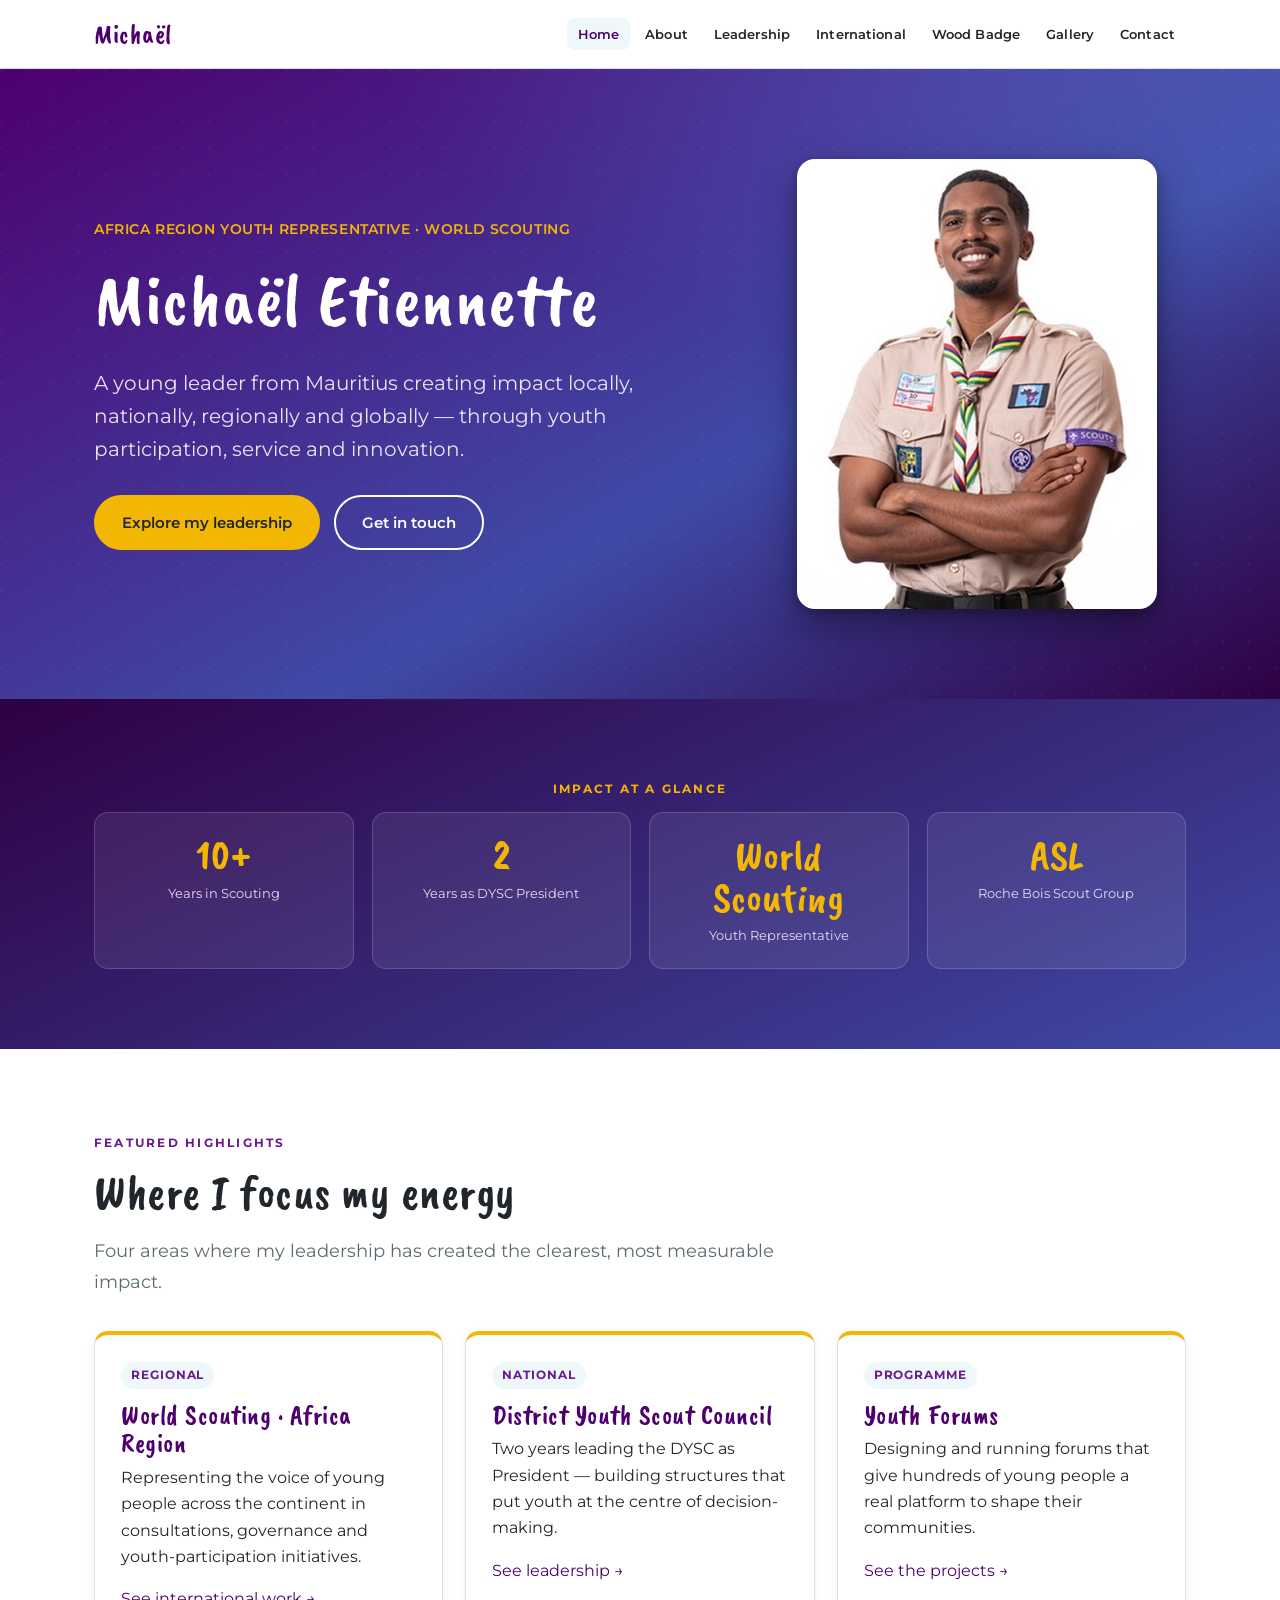
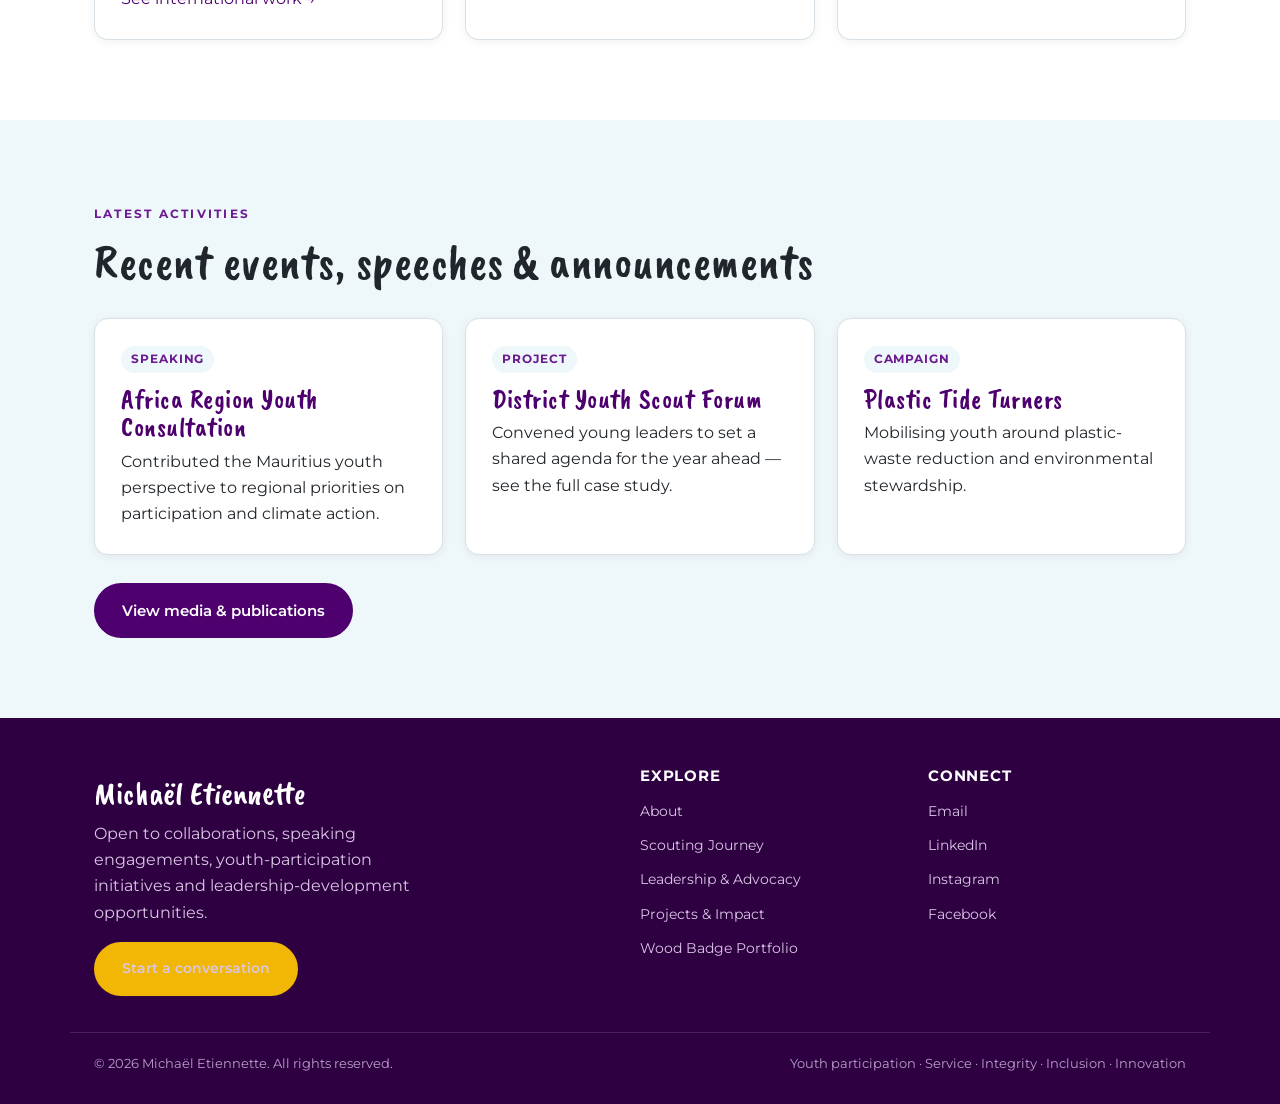
==== index.html @ efb61b7e "First push on new repos" ====
<!DOCTYPE html>
<html lang="en">
<head>
  <meta charset="UTF-8">
  <meta name="viewport" content="width=device-width, initial-scale=1.0">
  <title>Michaël Etiennette — Youth Leadership &amp; Scouting Portfolio</title>
  <meta name="description" content="A young leader from Mauritius creating impact through youth participation, service and innovation — locally, nationally, regionally and globally.">
  <link rel="preconnect" href="https://fonts.googleapis.com">
  <link rel="preconnect" href="https://fonts.gstatic.com" crossorigin>
  <link href="https://fonts.googleapis.com/css2?family=Caveat+Brush&family=Montserrat:wght@400;500;600;700;800&display=swap" rel="stylesheet">
  <link rel="stylesheet" href="css/style.css">
</head>
<body>

  <!-- ===== Header ===== -->
  <header class="site-header">
    <div class="wrap nav">
      <a class="brand" href="index.html">Michaël</a>
      <button class="nav-toggle" aria-label="Menu" aria-expanded="false">☰</button>
      <ul class="nav-links">
        <li><a href="index.html">Home</a></li>
        <li><a href="about.html">About</a></li>
        <li><a href="leadership.html">Leadership</a></li>
        <li><a href="international.html">International</a></li>
        <li><a href="wood-badge.html">Wood Badge</a></li>
        <li><a href="gallery.html">Gallery</a></li>
        <li><a href="contact.html">Contact</a></li>
      </ul>
    </div>
  </header>

 <section class="hero">
  <div class="wrap hero-grid">

    <div class="hero-text">
      <p class="role reveal">Africa Region Youth Representative · World Scouting</p>
      <h1 class="reveal">Michaël Etiennette</h1>
      <p class="mission reveal">A young leader from Mauritius creating impact locally, nationally,
        regionally and globally — through youth participation, service and innovation.</p>
      <div class="btn-row reveal">
        <a class="btn btn-gold btn--gold" href="leadership.html">Explore my leadership</a>
        <a class="btn btn--ghost" href="contact.html" style="border-color:#fff;color:#fff;">Get in touch</a>
      </div>
    </div>

    <div class="hero-photo reveal" id="heroPhoto">
      <div class="hero-photo__inner">
        <img src="photos/about/michael.jpeg" alt="Michaël Etiennette" />
        <div class="hero-photo__shine"></div>
      </div>
    </div>

  </div>
</section>

  <!-- ===== Impact Dashboard ===== -->
  <section class="section section--ink">
    <div class="wrap">
      <p class="eyebrow center" style="display:block;">Impact at a glance</p>
      <div class="stat-grid reveal">
        <div class="stat"><div class="num">10+</div><div class="label">Years in Scouting</div></div>
        <div class="stat"><div class="num">2</div><div class="label">Years as DYSC President</div></div>
        <div class="stat"><div class="num">World Scouting</div><div class="label">Youth Representative</div></div>
        <div class="stat"><div class="num">ASL</div><div class="label">Roche Bois Scout Group</div></div>
        
      </div>
    </div>
  </section>

  <!-- ===== Featured Highlights ===== -->
  <section class="section">
    <div class="wrap">
      <p class="eyebrow">Featured highlights</p>
      <h2>Where I focus my energy</h2>
      <p class="lead">Four areas where my leadership has created the clearest, most measurable impact.</p>
      <div class="grid grid-2 reveal" style="margin-top:34px;">
        <div class="card feature">
          <span class="tag">Regional</span>
          <h3>World Scouting · Africa Region</h3>
          <p>Representing the voice of young people across the continent in consultations,
             governance and youth-participation initiatives.</p>
          <a href="international.html">See international work →</a>
        </div>
        <div class="card feature">
          <span class="tag">National</span>
          <h3>District Youth Scout Council</h3>
          <p>Two years leading the DYSC as President — building structures that put youth
             at the centre of decision-making.</p>
          <a href="leadership.html">See leadership →</a>
        </div>
        <div class="card feature">
          <span class="tag">Programme</span>
          <h3>Youth Forums</h3>
          <p>Designing and running forums that give hundreds of young people a real platform
             to shape their communities.</p>
          <a href="projects.html">See the projects →</a>
        </div>
        
      </div>
    </div>
  </section>

  <!-- ===== Latest Activities ===== -->
  <section class="section section--mist">
    <div class="wrap">
      <p class="eyebrow">Latest activities</p>
      <h2>Recent events, speeches &amp; announcements</h2>
      <div class="grid grid-3 reveal" style="margin-top:30px;">
        <article class="card">
          <span class="tag">Speaking</span>
          <h3>Africa Region Youth Consultation</h3>
          <p>Contributed the Mauritius youth perspective to regional priorities on participation
             and climate action.</p>
        </article>
        <article class="card">
          <span class="tag">Project</span>
          <h3>District Youth Scout Forum</h3>
          <p>Convened young leaders to set a shared agenda for the year ahead — see the full case study.</p>
        </article>
        <article class="card">
          <span class="tag">Campaign</span>
          <h3>Plastic Tide Turners</h3>
          <p>Mobilising youth around plastic-waste reduction and environmental stewardship.</p>
        </article>
      </div>
      <div class="btn-row reveal" style="margin-top:28px;">
        <a class="btn" href="media.html">View media &amp; publications</a>
      </div>
    </div>
  </section>

  <!-- ===== Footer (shared) ===== -->
  <footer class="site-footer">
    <div class="wrap footer-grid">
      <div>
        <div class="footer-brand">Michaël Etiennette</div>
        <p style="max-width:340px;">Open to collaborations, speaking engagements, youth-participation
           initiatives and leadership-development opportunities.</p>
        <a class="btn btn--gold" href="contact.html">Start a conversation</a>
      </div>
      <div>
        <h4>Explore</h4>
        <ul class="footer-links">
          <li><a href="about.html">About</a></li>
          <li><a href="scouting-journey.html">Scouting Journey</a></li>
          <li><a href="leadership.html">Leadership &amp; Advocacy</a></li>
          <li><a href="projects.html">Projects &amp; Impact</a></li>
          <li><a href="wood-badge.html">Wood Badge Portfolio</a></li>
        </ul>
      </div>
      <div>
        <h4>Connect</h4>
        <ul class="footer-links">
          <li><a href="contact.html">Email</a></li>
          <li><a href="contact.html">LinkedIn</a></li>
          <li><a href="contact.html">Instagram</a></li>
          <li><a href="contact.html">Facebook</a></li>
        </ul>
      </div>
    </div>
    <div class="wrap footer-bottom">
      <span>© <span id="year">2026</span> Michaël Etiennette. All rights reserved.</span>
      <span>Youth participation · Service · Integrity · Inclusion · Innovation</span>
    </div>
  </footer>

  <script src="js/main.js"></script>
</body>
</html>
---- css/style.css ----
/* ==========================================================================
   Michaël Etiennette — Portfolio
   Design brief: Modern NGO / International Organisation
   Scout Purple #4d006e · Caveat Brush (headings) · Montserrat (body)
   ========================================================================== */

/* ---- Design tokens (Rebrand: Scout Purple x cool palette) ---- */
:root {
  /* Brand anchors */
  --purple:        #4d006e;       /* Scout Purple — primary brand */
  --purple-deep:   #2e0042;       /* deepest purple — dark sections */
  --purple-soft:   #6b1a8f;       /* lifted purple */

  /* Bridge + cool palette (from new brand swatch) */
  --indigo:        #5c6ad6;       /* periwinkle indigo — bridges purple to blue */
  --indigo-deep:   #3f4aa6;       /* darker indigo for gradients/hover */
  --sky:           #75b0ff;       /* sky blue — bright cool accent */
  --sky-deep:      #4f93f5;       /* deeper sky for hover */
  --ice:           #e5f6f9;       /* pale ice blue — soft section wash */
  --sage:          #94a3a8;       /* sage grey — muted/secondary */
  --slate:         #505659;       /* slate charcoal — ink */

  /* Warm accent retained for energy/contrast */
  --gold:          #f2b705;       /* warm accent — service / energy */

  /* Functional */
  --ink:           #20262b;       /* slate-tinted near-black text */
  --paper:         #ffffff;
  --mist:          #eef7fa;       /* ice-blue wash for alt sections (from palette) */
  --line:          #d8e2e6;       /* sage-tinted hairline */
  --muted:         #5d6b71;       /* sage-slate muted text */

  --maxw:          1140px;
  --radius:        14px;
  --shadow-sm:     0 2px 10px rgba(45, 0, 66, 0.06);
  --shadow-md:     0 14px 40px rgba(45, 0, 66, 0.12);

  --font-head:     'Caveat Brush', cursive;
  --font-body:     'Montserrat', system-ui, sans-serif;
}

/* ---- Reset ---- */
*, *::before, *::after { box-sizing: border-box; }
html { scroll-behavior: smooth; }
body {
  margin: 0;
  font-family: var(--font-body);
  color: var(--ink);
  background: var(--paper);
  line-height: 1.65;
  font-size: 16px;
  -webkit-font-smoothing: antialiased;
}
img { max-width: 100%; display: block; }
a { color: var(--purple); text-decoration: none; }
a:hover { text-decoration: underline; }

/* ---- Layout helpers ---- */
.wrap { width: 100%; max-width: var(--maxw); margin: 0 auto; padding: 0 24px; }
.section { padding: 80px 0; }
.section--mist { background: var(--mist); }
.section--ink { background: linear-gradient(155deg, var(--purple-deep) 0%, var(--indigo-deep) 100%); color: #eaf1fb; }
.center { text-align: center; }
.lead { font-size: 1.15rem; color: var(--muted); max-width: 720px; }
.center .lead { margin-left: auto; margin-right: auto; }

/* ---- Typography ---- */
h1, h2, h3, h4 { font-family: var(--font-head); font-weight: 400; line-height: 1.05; margin: 0 0 .4em; letter-spacing: .5px; }
h1 { font-size: clamp(2.8rem, 6vw, 4.6rem); }
h2 { font-size: clamp(2.1rem, 4vw, 3rem); }
h3 { font-size: 1.7rem; }
h4 { font-size: 1.3rem; }
p  { margin: 0 0 1rem; }

.eyebrow {
  font-family: var(--font-body);
  font-weight: 700;
  font-size: .78rem;
  letter-spacing: .18em;
  text-transform: uppercase;
  color: var(--purple-soft);
  margin: 0 0 .8rem;
  display: inline-block;
}
.section--ink .eyebrow { color: var(--gold); }

/* ---- Buttons ---- */
.btn {
  display: inline-block;
  font-family: var(--font-body);
  font-weight: 600;
  font-size: .95rem;
  padding: 13px 26px;
  border-radius: 100px;
  border: 2px solid var(--purple);
  background: var(--purple);
  color: #fff;
  cursor: pointer;
  transition: transform .15s ease, box-shadow .15s ease, background .15s ease;
}
.btn:hover { background: var(--purple-deep); border-color: var(--purple-deep); text-decoration: none; transform: translateY(-2px); box-shadow: var(--shadow-md); }
.btn--ghost { background: transparent; color: var(--purple); }
.btn--ghost:hover { background: var(--purple); color: #fff; }
.btn--gold { background: var(--gold); border-color: var(--gold); color: var(--ink); }
.btn--gold:hover { background: #d89e00; border-color: #d89e00; color: var(--ink); }
.btn--indigo { background: var(--indigo); border-color: var(--indigo); color: #fff; }
.btn--indigo:hover { background: var(--indigo-deep); border-color: var(--indigo-deep); color: #fff; }
.btn--sky { background: var(--sky); border-color: var(--sky); color: var(--purple-deep); }
.btn--sky:hover { background: var(--sky-deep); border-color: var(--sky-deep); color: #fff; }
.btn-row { display: flex; gap: 14px; flex-wrap: wrap; }
.center .btn-row { justify-content: center; }

/* ==========================================================================
   Header / Navigation
   ========================================================================== */
.site-header {
  position: sticky; top: 0; z-index: 100;
  background: rgba(255,255,255,.92);
  backdrop-filter: blur(10px);
  border-bottom: 1px solid var(--line);
}
.nav { display: flex; align-items: center; justify-content: space-between; height: 68px; }
.brand { font-family: var(--font-head); font-size: 1.7rem; color: var(--purple); letter-spacing: .5px; }
.brand:hover { text-decoration: none; }
.brand span { color: var(--gold); }

.nav-links { display: flex; gap: 4px; align-items: center; list-style: none; margin: 0; padding: 0; flex-wrap: wrap; }
.nav-links a {
  font-size: .82rem; font-weight: 600; color: var(--ink);
  padding: 8px 11px; border-radius: 8px; letter-spacing: .01em;
}
.nav-links a:hover { background: var(--mist); color: var(--purple); text-decoration: none; }
.nav-links a.active { color: var(--purple); background: var(--mist); }

.nav-toggle {
  display: none; background: none; border: 0; cursor: pointer;
  font-size: 1.6rem; color: var(--purple); line-height: 1;
}

@media (max-width: 940px) {
  .nav-toggle { display: block; }
  .nav-links {
    position: absolute; top: 68px; left: 0; right: 0;
    background: #fff; flex-direction: column; gap: 0;
    border-bottom: 1px solid var(--line); box-shadow: var(--shadow-sm);
    max-height: 0; overflow: hidden; transition: max-height .3s ease;
  }
  .nav-links.open { max-height: 80vh; overflow-y: auto; padding: 8px 0; }
  .nav-links li { width: 100%; }
  .nav-links a { display: block; padding: 12px 24px; border-radius: 0; }
}

/* ==========================================================================
   Hero
   ========================================================================== */
.hero {
  position: relative;
  background:
    radial-gradient(1200px 600px at 85% -10%, rgba(117,176,255,.22), transparent 60%),
    linear-gradient(150deg, var(--purple) 0%, var(--indigo-deep) 60%, var(--purple-deep) 100%);
  color: #fff;
  overflow: hidden;
}
.hero::after {
  content: ""; position: absolute; inset: 0;
  background-image:
    radial-gradient(circle at 1px 1px, rgba(255,255,255,.08) 1px, transparent 0);
  background-size: 26px 26px; opacity: .6; pointer-events: none;
}
.hero .wrap { position: relative; z-index: 1; padding-top: 90px; padding-bottom: 90px; }
.hero h1 { color: #fff; }
.hero .role { font-weight: 600; letter-spacing: .04em; color: var(--gold); text-transform: uppercase; font-size: .9rem; margin-bottom: 1.2rem; }
.hero .mission { font-size: 1.25rem; max-width: 640px; color: #efe1f5; margin-bottom: 1.8rem; }

/* ==========================================================================
   Page banner (interior pages)
   ========================================================================== */
.banner {
  background:
    radial-gradient(900px 400px at 90% -30%, rgba(117,176,255,.24), transparent 60%),
    linear-gradient(150deg, var(--purple) 0%, var(--indigo-deep) 65%, var(--purple-deep) 100%);
  color: #fff; padding: 60px 0;
}
.banner h1 { color: #fff; margin-bottom: .2em; }
.banner p { color: #e9d9f1; max-width: 700px; margin: 0; }
.breadcrumb { font-size: .8rem; color: #c9a8db; margin-bottom: 1rem; letter-spacing: .03em; }
.breadcrumb a { color: #e9d9f1; }

/* ==========================================================================
   Impact dashboard / stat cards
   ========================================================================== */
.stat-grid { display: grid; grid-template-columns: repeat(auto-fit, minmax(170px, 1fr)); gap: 18px; }
.stat {
  background: rgba(255,255,255,.08);
  border: 1px solid rgba(255,255,255,.16);
  border-radius: var(--radius); padding: 22px 20px; text-align: center;
}
.stat .num { font-family: var(--font-head); font-size: 2.6rem; line-height: 1; color: var(--gold); }
.stat .label { font-size: .82rem; color: #e9d9f1; margin-top: 6px; }

/* stat variant on light backgrounds */
.stat--light { background: #fff; border: 1px solid var(--line); box-shadow: var(--shadow-sm); }
.stat--light .num { color: var(--purple); }
.stat--light .label { color: var(--muted); }

/* ==========================================================================
   Cards / grids
   ========================================================================== */
.grid { display: grid; gap: 22px; }
.grid-2 { grid-template-columns: repeat(auto-fit, minmax(300px, 1fr)); }
.grid-3 { grid-template-columns: repeat(auto-fit, minmax(260px, 1fr)); }

.card {
  background: #fff; border: 1px solid var(--line);
  border-radius: var(--radius); padding: 26px; box-shadow: var(--shadow-sm);
  transition: transform .18s ease, box-shadow .18s ease;
}
.card:hover { transform: translateY(-4px); box-shadow: var(--shadow-md); }
.card h3 { color: var(--purple); margin-bottom: .25em; }
.card .tag {
  display: inline-block; font-size: .72rem; font-weight: 700; letter-spacing: .08em;
  text-transform: uppercase; color: var(--purple-soft);
  background: var(--mist); padding: 4px 10px; border-radius: 100px; margin-bottom: 12px;
}
.card p:last-child { margin-bottom: 0; }

/* feature card with accent bar */
.feature { border-top: 4px solid var(--gold); }

/* ==========================================================================
   Value chips
   ========================================================================== */
.chips { display: flex; flex-wrap: wrap; gap: 12px; }
.chip {
  background: #fff; border: 1px solid var(--line); border-radius: 100px;
  padding: 10px 20px; font-weight: 600; font-size: .92rem; color: var(--purple);
  box-shadow: var(--shadow-sm);
}

/* ==========================================================================
   Timeline
   ========================================================================== */
.timeline { position: relative; margin-top: 30px; padding-left: 0; }
.timeline::before {
  content: ""; position: absolute; left: 18px; top: 8px; bottom: 8px;
  width: 3px; background: linear-gradient(var(--purple), var(--indigo) 50%, var(--sky));
  border-radius: 3px;
}
.tl-item { position: relative; padding: 0 0 34px 56px; }
.tl-item::before {
  content: ""; position: absolute; left: 9px; top: 4px;
  width: 21px; height: 21px; border-radius: 50%;
  background: #fff; border: 4px solid var(--purple);
}
.tl-item:hover::before { border-color: var(--sky); }
.tl-item .when { font-weight: 700; color: var(--purple-soft); font-size: .85rem; letter-spacing: .04em; text-transform: uppercase; }
.tl-item h3 { margin: 2px 0 .3em; color: var(--ink); }

/* ==========================================================================
   Phase / structured detail blocks (Scouting journey, projects, modules)
   ========================================================================== */
.detail-block {
  background: #fff; border: 1px solid var(--line); border-radius: var(--radius);
  box-shadow: var(--shadow-sm); margin-bottom: 22px; overflow: hidden;
}
.detail-block > summary {
  list-style: none; cursor: pointer; padding: 22px 26px;
  display: flex; align-items: center; justify-content: space-between; gap: 16px;
}
.detail-block > summary::-webkit-details-marker { display: none; }
.detail-block > summary h3 { margin: 0; color: var(--purple); }
.detail-block > summary .sub { font-size: .85rem; color: var(--muted); font-weight: 600; }
.detail-block > summary .chev { font-size: 1.4rem; color: var(--purple-soft); transition: transform .2s ease; }
.detail-block[open] > summary .chev { transform: rotate(45deg); }
.detail-body { padding: 0 26px 26px; border-top: 1px solid var(--line); }
.detail-body .field { margin-top: 16px; }
.detail-body .field-label {
  font-weight: 700; font-size: .78rem; letter-spacing: .08em; text-transform: uppercase;
  color: var(--purple-soft); margin-bottom: 3px;
}

/* sub-grid of labelled fields */
.field-grid { display: grid; gap: 16px; grid-template-columns: repeat(auto-fit, minmax(240px, 1fr)); margin-top: 16px; }

/* ==========================================================================
   Case study callout
   ========================================================================== */
.casestudy {
  background: linear-gradient(155deg, var(--purple-deep), var(--indigo-deep)); color: #eaf1fb; border-radius: var(--radius);
  padding: 38px; display: grid; gap: 22px;
  grid-template-columns: repeat(auto-fit, minmax(220px, 1fr));
}
.casestudy h3 { color: #fff; grid-column: 1 / -1; }
.casestudy .cs-field .field-label { color: var(--sky); }

/* ==========================================================================
   Cluster tabs (Wood Badge)
   ========================================================================== */
.tabs { display: flex; flex-wrap: wrap; gap: 8px; margin-bottom: 26px; }
.tab-btn {
  font-family: var(--font-body); font-weight: 600; font-size: .9rem;
  padding: 10px 18px; border-radius: 100px; cursor: pointer;
  border: 2px solid var(--line); background: #fff; color: var(--ink);
  transition: all .15s ease;
}
.tab-btn.active { background: var(--purple); color: #fff; border-color: var(--purple); }
.tab-btn:hover { border-color: var(--purple); }
.tab-panel { display: none; }
.tab-panel.active { display: block; }

/* ==========================================================================
   Gallery
   ========================================================================== */
.gallery-filters { display: flex; flex-wrap: wrap; gap: 8px; margin-bottom: 26px; }
.gallery { display: grid; grid-template-columns: repeat(auto-fill, minmax(240px, 1fr)); gap: 16px; }
.gphoto {
  position: relative; border-radius: var(--radius); overflow: hidden;
  aspect-ratio: 4 / 3; background: var(--mist); box-shadow: var(--shadow-sm);
}
.gphoto .ph {
  width: 100%; height: 100%;
  display: flex; align-items: center; justify-content: center;
  background: linear-gradient(150deg, var(--indigo), var(--purple-deep));
  color: rgba(255,255,255,.5); font-family: var(--font-head); font-size: 2rem;
}
.gphoto img { width: 100%; height: 100%; object-fit: cover; }
.gphoto .cap {
  position: absolute; left: 0; right: 0; bottom: 0;
  background: linear-gradient(transparent, rgba(46,0,66,.92));
  color: #fff; padding: 30px 16px 14px; font-size: .85rem; line-height: 1.4;
}

/* ==========================================================================
   Resources / media lists
   ========================================================================== */
.res-list { display: grid; gap: 14px; }
.res-item {
  display: flex; align-items: center; gap: 18px;
  background: #fff; border: 1px solid var(--line); border-radius: var(--radius);
  padding: 18px 22px; box-shadow: var(--shadow-sm);
}
.res-item .ic {
  flex: 0 0 46px; height: 46px; border-radius: 12px;
  background: var(--mist); color: var(--purple);
  display: flex; align-items: center; justify-content: center; font-size: 1.3rem;
}
.res-item .meta { flex: 1; }
.res-item .meta h4 { margin: 0 0 2px; font-family: var(--font-body); font-weight: 700; font-size: 1rem; }
.res-item .meta p { margin: 0; font-size: .85rem; color: var(--muted); }

/* ==========================================================================
   Contact
   ========================================================================== */
.contact-grid { display: grid; gap: 30px; grid-template-columns: 1fr 1fr; }
@media (max-width: 800px){ .contact-grid { grid-template-columns: 1fr; } }
.field-input {
  width: 100%; font-family: var(--font-body); font-size: .95rem;
  padding: 13px 15px; border: 1px solid var(--line); border-radius: 10px;
  background: #fff; color: var(--ink); margin-bottom: 14px;
}
.field-input:focus { outline: 2px solid var(--purple); border-color: var(--purple); }
textarea.field-input { resize: vertical; min-height: 130px; }
.social-row { display: flex; flex-direction: column; gap: 12px; }
.social-link {
  display: flex; align-items: center; gap: 14px; padding: 14px 18px;
  border: 1px solid var(--line); border-radius: var(--radius); background: #fff;
  font-weight: 600; box-shadow: var(--shadow-sm);
}
.social-link:hover { text-decoration: none; border-color: var(--purple); transform: translateX(4px); transition: all .15s ease; }
.form-note { font-size: .82rem; color: var(--muted); margin-top: 6px; }

/* ==========================================================================
   Footer
   ========================================================================== */
.site-footer { background: var(--purple-deep); color: #d9c6e4; padding: 50px 0 30px; }
.footer-grid { display: grid; gap: 30px; grid-template-columns: 2fr 1fr 1fr; }
@media (max-width: 760px){ .footer-grid { grid-template-columns: 1fr; } }
.site-footer h4 { color: #fff; font-family: var(--font-body); font-weight: 700; font-size: .95rem; letter-spacing: .05em; text-transform: uppercase; margin-bottom: 14px; }
.site-footer a { color: #d9c6e4; font-size: .9rem; }
.site-footer a:hover { color: var(--gold); text-decoration: none; }
.footer-links { list-style: none; margin: 0; padding: 0; display: grid; gap: 8px; }
.footer-brand { font-family: var(--font-head); font-size: 2rem; color: #fff; }
.footer-bottom { border-top: 1px solid rgba(255,255,255,.12); margin-top: 36px; padding-top: 20px; font-size: .8rem; color: #b99fc9; display: flex; justify-content: space-between; flex-wrap: wrap; gap: 10px; }

/* ==========================================================================
   Utilities & reveal animation
   ========================================================================== */
.mt-0 { margin-top: 0; }
.mb-0 { margin-bottom: 0; }
.reveal { opacity: 0; transform: translateY(18px); transition: opacity .6s ease, transform .6s ease; }
.reveal.in { opacity: 1; transform: none; }
@media (prefers-reduced-motion: reduce) {
  .reveal { opacity: 1; transform: none; transition: none; }
  html { scroll-behavior: auto; }
}

/* stack helpers */
.split { display: grid; gap: 40px; grid-template-columns: 1fr 1fr; align-items: center; }
@media (max-width: 820px){ .split { grid-template-columns: 1fr; } }
.portrait-ph {
  aspect-ratio: 4/5; border-radius: var(--radius); box-shadow: var(--shadow-md);
  background: linear-gradient(150deg, var(--indigo), var(--purple-deep));
  display: flex; align-items: center; justify-content: center;
  color: rgba(255,255,255,.4); font-family: var(--font-head); font-size: 2.4rem; text-align:center; padding: 20px;
}

/* ==========================================================================
   Scout Method — interactive radial diagram
   ========================================================================== */
.scout-method { margin: 8px 0 4px; }
.sm-intro { color: var(--ink); max-width: 720px; margin: 0 auto 8px; text-align: center; }
.sm-foot { color: var(--muted); font-size: .85rem; max-width: 720px; margin: 18px auto 0; text-align: center; }

.sm-diagram {
  position: relative;
  width: 100%;
  max-width: 560px;
  margin: 18px auto 0;
  aspect-ratio: 1 / 1;
}

/* SVG spokes + ring */
.sm-lines { position: absolute; inset: 0; width: 100%; height: 100%; overflow: visible; }
.sm-ring { fill: none; stroke: var(--line); stroke-width: 2; stroke-dasharray: 4 7; opacity: .7; }
.sm-spoke {
  stroke: #d9c7e6; stroke-width: 2; transition: stroke .25s ease, stroke-width .25s ease;
}
.sm-spoke.active { stroke: var(--sky); stroke-width: 4; }
.sm-spoke.glow   { stroke: var(--indigo); stroke-width: 3; }

/* central hub */
.sm-hub {
  position: absolute; left: 50%; top: 50%; transform: translate(-50%, -50%);
  width: 34%; aspect-ratio: 1/1; border-radius: 50%; cursor: pointer;
  border: none; color: #fff; font-family: var(--font-body);
  background: radial-gradient(circle at 35% 30%, var(--indigo), var(--purple-deep));
  box-shadow: 0 10px 30px rgba(45,0,66,.35), inset 0 0 0 4px rgba(255,255,255,.12);
  display: flex; flex-direction: column; align-items: center; justify-content: center;
  transition: transform .2s ease, box-shadow .2s ease, opacity .2s ease;
  z-index: 3; padding: 6px;
}
.sm-hub:hover { transform: translate(-50%, -50%) scale(1.04); }
.sm-hub.all { box-shadow: 0 0 0 6px rgba(117,176,255,.4), 0 10px 30px rgba(45,0,66,.4); }
.sm-hub.dimmed { opacity: .85; }
.sm-hub-title { font-family: var(--font-head); font-size: clamp(1.2rem, 4.4vw, 1.9rem); line-height: 1; }
.sm-hub-sub { font-size: clamp(.5rem, 1.7vw, .68rem); letter-spacing: .04em; text-transform: uppercase; color: var(--sky); margin-top: 4px; }

/* element nodes */
.sm-nodes { position: absolute; inset: 0; z-index: 2; }
.sm-node {
  position: absolute; transform: translate(-50%, -50%);
  width: 23%; aspect-ratio: 1/1; border-radius: 50%; cursor: pointer;
  border: 3px solid var(--purple); background: #fff; color: var(--purple-deep);
  font-family: var(--font-body); padding: 4px;
  display: flex; flex-direction: column; align-items: center; justify-content: center;
  box-shadow: var(--shadow-sm);
  transition: transform .2s ease, box-shadow .2s ease, background .2s ease, border-color .2s ease, color .2s ease;
}
.sm-node:hover { transform: translate(-50%, -50%) scale(1.08); box-shadow: var(--shadow-md); border-color: var(--purple-soft); }
.sm-node.active {
  background: var(--purple); color: #fff; border-color: var(--sky);
  transform: translate(-50%, -50%) scale(1.12); box-shadow: var(--shadow-md);
}
.sm-node.glow { border-color: var(--sky); box-shadow: 0 0 0 4px rgba(117,176,255,.22), var(--shadow-sm); }
.sm-node-num {
  font-family: var(--font-head); font-size: clamp(.7rem, 2.4vw, 1rem); line-height: 1;
  color: var(--sky); background: var(--purple-deep); border-radius: 100px;
  padding: 1px 8px; margin-bottom: 3px; min-width: 22px;
}
.sm-node.active .sm-node-num { background: #fff; color: var(--purple); }
.sm-node-title { font-size: clamp(.5rem, 1.7vw, .72rem); font-weight: 700; line-height: 1.1; text-align: center; }

/* detail panel */
.sm-detail { max-width: 620px; margin: 22px auto 0; }
.sm-detail.in .sm-detail-card { animation: smPop .25s ease; }
.sm-detail-card {
  position: relative; background: linear-gradient(155deg, var(--purple-deep), var(--indigo-deep));
  color: #eaf1fb;
  border-radius: var(--radius); padding: 26px 28px; box-shadow: var(--shadow-md);
  border-left: 5px solid var(--sky);
}
.sm-detail-card h3 { color: #fff; margin: 6px 0 .4em; }
.sm-detail-card p { margin: 0; color: #dbe7f7; }
.sm-num {
  display: inline-block; font-family: var(--font-head); font-size: 1rem; color: var(--purple-deep);
  background: var(--sky); border-radius: 100px; padding: 2px 14px; letter-spacing: .05em;
}
.sm-close {
  position: absolute; top: 14px; right: 14px; background: rgba(255,255,255,.12); color: #fff;
  border: none; border-radius: 100px; padding: 6px 14px; font-family: var(--font-body);
  font-size: .8rem; font-weight: 600; cursor: pointer; transition: background .15s ease;
}
.sm-close:hover { background: rgba(255,255,255,.25); }
@keyframes smPop { from { opacity: 0; transform: translateY(8px); } to { opacity: 1; transform: none; } }

@media (max-width: 480px) {
  .sm-node { width: 26%; border-width: 2px; }
  .sm-detail-card { padding: 22px 20px; }
}
@media (prefers-reduced-motion: reduce) {
  .sm-hub, .sm-node, .sm-spoke { transition: none; }
  .sm-detail.in .sm-detail-card { animation: none; }
}

/* ==========================================
   DYNAMIC WOOD BADGE CONTENT
========================================== */

#woodbadge-content {
  margin-top: 24px;
}

#woodbadge-content .tab-panel {
  display: none;
}

#woodbadge-content .tab-panel.active {
  display: block;
}

.doc-grid {
  display: flex;
  flex-wrap: wrap;
  gap: 10px;
  margin-top: 12px;
}

.doc-card {
  display: inline-flex;
  align-items: center;
  gap: 8px;

  padding: 10px 14px;

  background: rgba(120, 80, 200, 0.08);
  border: 1px solid rgba(120, 80, 200, 0.15);

  border-radius: 12px;

  text-decoration: none;
  color: var(--purple);

  font-weight: 600;

  transition: all .2s ease;
}

.doc-card:hover {
  transform: translateY(-2px);
  background: rgba(120, 80, 200, 0.15);
}

.supporting-docs {
  margin-top: 16px;
}

.supporting-docs h4 {
  margin-bottom: 10px;
  color: var(--purple);
  font-size: 0.95rem;
}

.field-grid {
  display: grid;
  gap: 18px;
}

.field {
  padding: 18px;
  border-radius: 16px;
  background: rgba(255,255,255,0.03);
}

.field-label {
  font-weight: 700;
  margin-bottom: 8px;
  color: var(--purple);
}

.field p {
  line-height: 1.7;
}

/* Loading state */

#woodbadge-content p {
  line-height: 1.7;
}

.hero-grid {
  display: grid;
  grid-template-columns: 1.2fr 0.8fr;
  align-items: center;
  gap: 48px;
}

/* ===== 3D photo card ===== */
.hero-photo {
  perspective: 1000px;            /* depth of the 3D space */
  display: flex;
  justify-content: center;
}

.hero-photo__inner {
  position: relative;
  width: 100%;
  max-width: 360px;
  aspect-ratio: 4 / 5;
  border-radius: 18px;
  overflow: hidden;
  transform-style: preserve-3d;
  transition: transform .15s ease-out, box-shadow .3s ease;
  box-shadow:
    0 18px 40px rgba(0, 0, 0, .35),
    0 4px 12px rgba(0, 0, 0, .25);
  will-change: transform;
}

.hero-photo__inner img {
  width: 100%;
  height: 100%;
  object-fit: cover;
  display: block;
  transform: translateZ(0);
}

/* moving highlight that sells the 3D tilt */
.hero-photo__shine {
  position: absolute;
  inset: 0;
  background: radial-gradient(
    circle at var(--mx, 50%) var(--my, 50%),
    rgba(255, 255, 255, .35),
    rgba(255, 255, 255, 0) 55%
  );
  opacity: 0;
  transition: opacity .2s ease;
  pointer-events: none;
}

.hero-photo__inner:hover .hero-photo__shine { opacity: 1; }

.hero-photo__inner:hover {
  box-shadow:
    0 28px 60px rgba(0, 0, 0, .45),
    0 8px 18px rgba(0, 0, 0, .3);
}

/* Stack on mobile, drop the tilt */
@media (max-width: 820px) {
  .hero-grid { grid-template-columns: 1fr; gap: 32px; }
  .hero-photo { order: -1; }            /* photo above text on small screens */
  .hero-photo__inner { max-width: 280px; }
}

.evidence-grid {
  display: grid;
  grid-template-columns: repeat(auto-fill, minmax(220px, 1fr));
  gap: 20px;
  margin-top: 28px;
}

.evidence-card {
  margin: 0;
  border-radius: 14px;
  overflow: hidden;
  background: #fff;
  box-shadow: 0 6px 18px rgba(0, 0, 0, .08);
  transition: transform .2s ease, box-shadow .2s ease;
}

.evidence-card:hover {
  transform: translateY(-4px);
  box-shadow: 0 12px 28px rgba(0, 0, 0, .15);
}

.evidence-card a {
  display: block;
  cursor: zoom-in;
}

.evidence-card img {
  width: 100%;
  height: 200px;
  object-fit: cover;
  display: block;
}

.evidence-card figcaption {
  padding: 12px 14px;
  font-size: .9rem;
  font-weight: 600;
  color: var(--purple, #5b2a86);
}
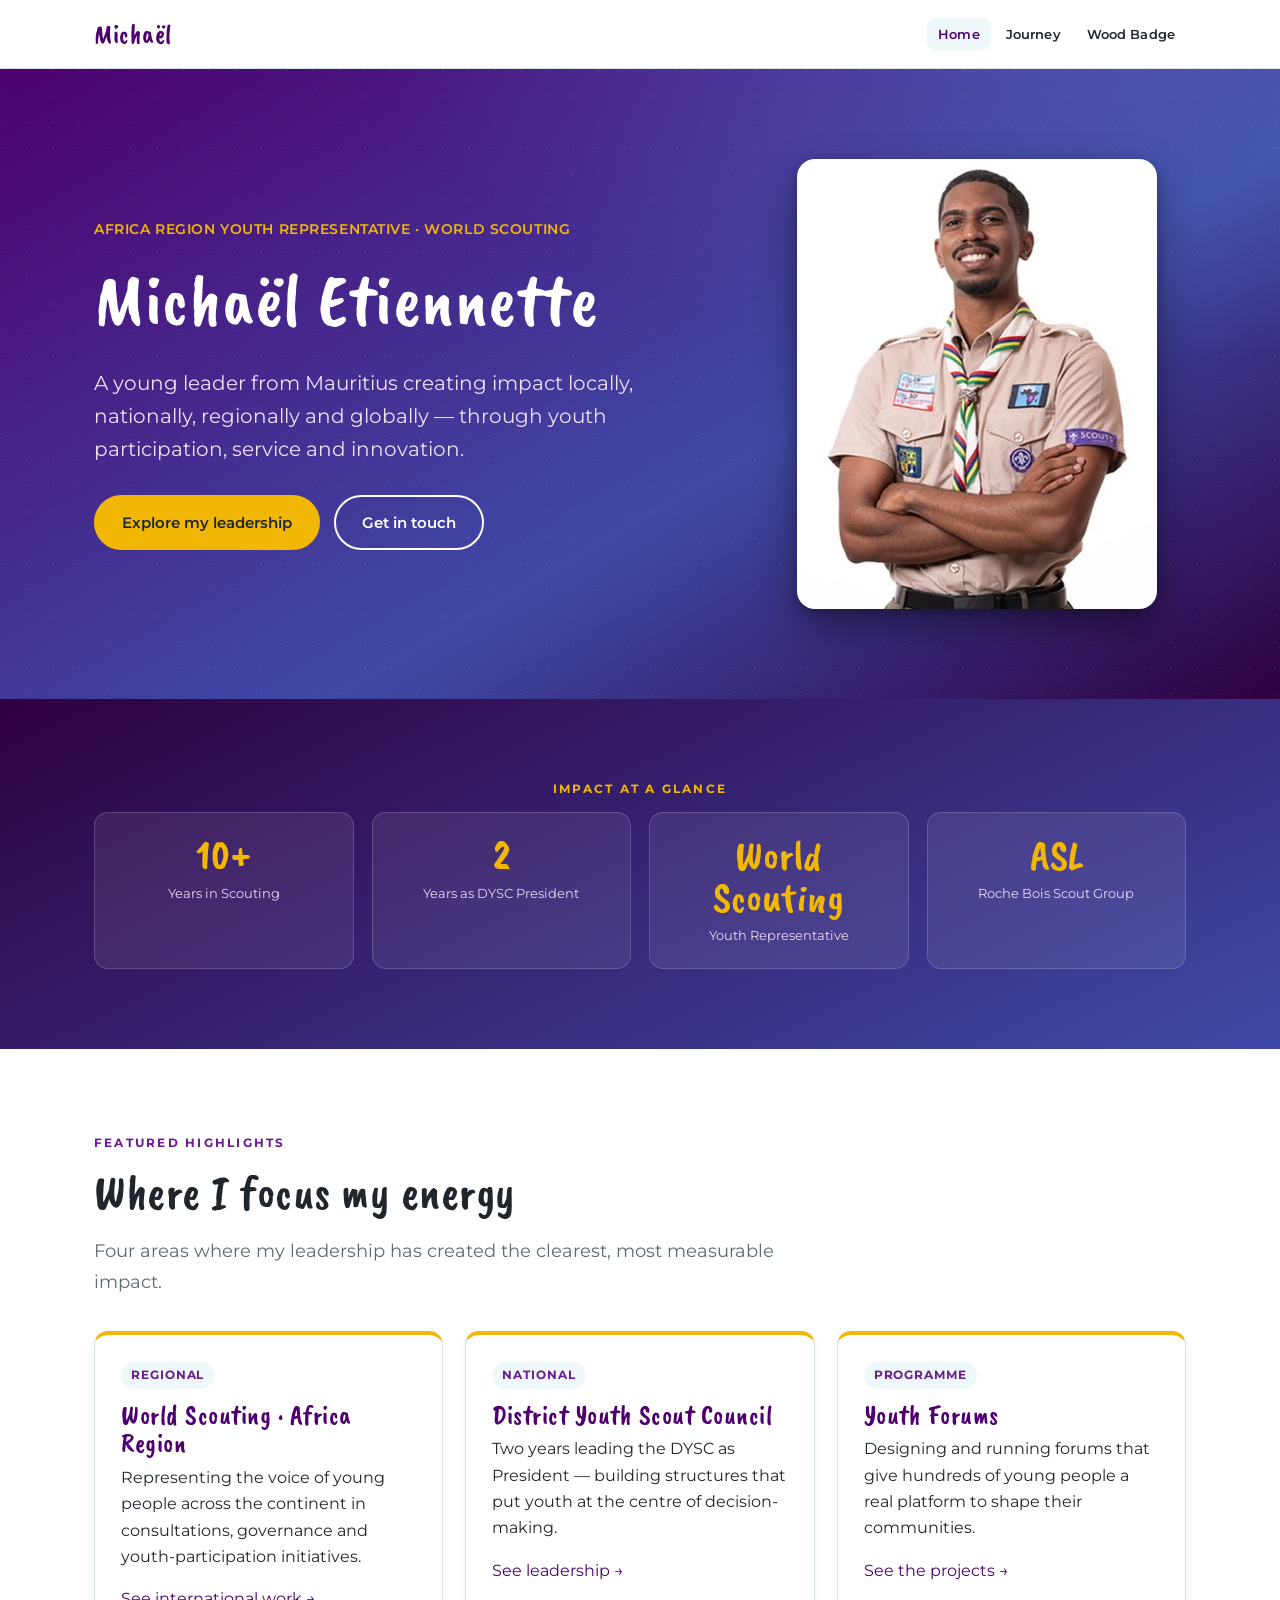
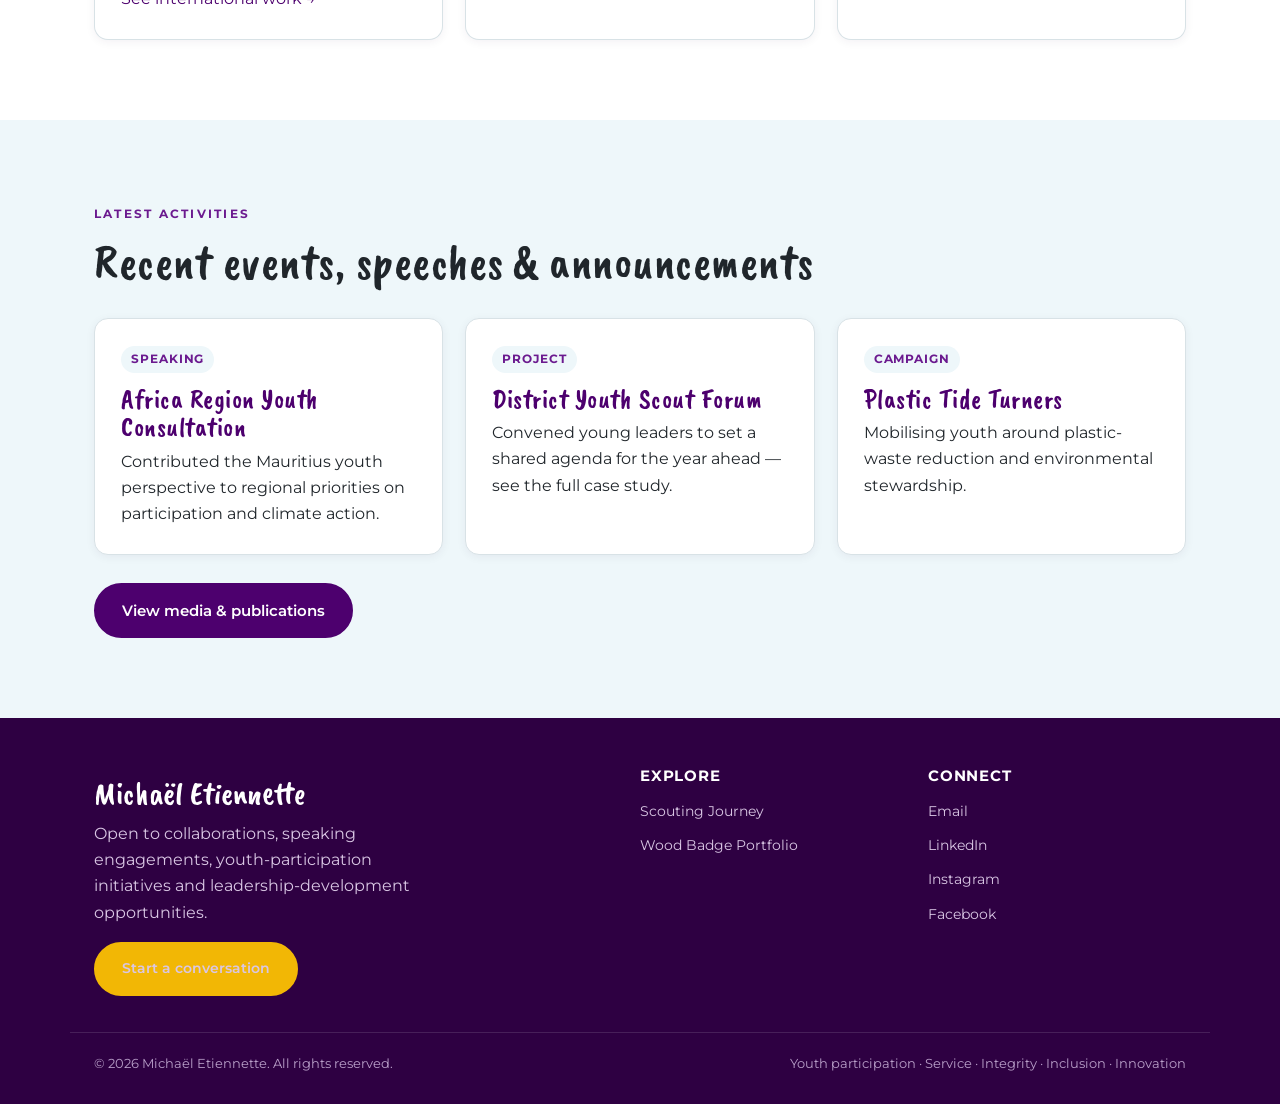
==== commit ee2d1512: "Added data and improved layout" ====
--- a/index.html
+++ b/index.html
@@ -19,12 +19,8 @@
       <button class="nav-toggle" aria-label="Menu" aria-expanded="false">☰</button>
       <ul class="nav-links">
         <li><a href="index.html">Home</a></li>
-        <li><a href="about.html">About</a></li>
-        <li><a href="leadership.html">Leadership</a></li>
-        <li><a href="international.html">International</a></li>
+        <li><a href="scouting-journey.html">Journey</a></li>
         <li><a href="wood-badge.html">Wood Badge</a></li>
-        <li><a href="gallery.html">Gallery</a></li>
-        <li><a href="contact.html">Contact</a></li>
       </ul>
     </div>
   </header>
@@ -93,7 +89,7 @@
           <h3>Youth Forums</h3>
           <p>Designing and running forums that give hundreds of young people a real platform
              to shape their communities.</p>
-          <a href="projects.html">See the projects →</a>
+          <a href="https://www.instagram.com/p/DYuTrHwCkI8/?utm_source=ig_web_copy_link&igsh=MzRlODBiNWFlZA==">See the projects →</a>
         </div>
         
       </div>
@@ -124,7 +120,7 @@
         </article>
       </div>
       <div class="btn-row reveal" style="margin-top:28px;">
-        <a class="btn" href="media.html">View media &amp; publications</a>
+        <a class="btn" href="https://www.instagram.com/p/DMV_qJxtgDg/?utm_source=ig_web_copy_link&igsh=MzRlODBiNWFlZA==">View media &amp; publications</a>
       </div>
     </div>
   </section>
@@ -141,10 +137,7 @@
       <div>
         <h4>Explore</h4>
         <ul class="footer-links">
-          <li><a href="about.html">About</a></li>
           <li><a href="scouting-journey.html">Scouting Journey</a></li>
-          <li><a href="leadership.html">Leadership &amp; Advocacy</a></li>
-          <li><a href="projects.html">Projects &amp; Impact</a></li>
           <li><a href="wood-badge.html">Wood Badge Portfolio</a></li>
         </ul>
       </div>
--- a/css/style.css
+++ b/css/style.css
@@ -652,43 +652,64 @@
   .hero-photo { order: -1; }            /* photo above text on small screens */
   .hero-photo__inner { max-width: 280px; }
 }
-
+/* ===== Photo grid ===== */
 .evidence-grid {
   display: grid;
-  grid-template-columns: repeat(auto-fill, minmax(220px, 1fr));
-  gap: 20px;
-  margin-top: 28px;
-}
-
+  grid-template-columns: repeat(auto-fill, minmax(200px, 1fr));
+  gap: 18px;
+  margin-top: 12px;
+}
 .evidence-card {
   margin: 0;
   border-radius: 14px;
   overflow: hidden;
   background: #fff;
-  box-shadow: 0 6px 18px rgba(0, 0, 0, .08);
+  box-shadow: 0 6px 18px rgba(0,0,0,.08);
   transition: transform .2s ease, box-shadow .2s ease;
 }
-
 .evidence-card:hover {
   transform: translateY(-4px);
-  box-shadow: 0 12px 28px rgba(0, 0, 0, .15);
-}
-
-.evidence-card a {
-  display: block;
-  cursor: zoom-in;
-}
-
+  box-shadow: 0 12px 28px rgba(0,0,0,.15);
+}
+.evidence-card a { display:block; cursor: zoom-in; }
 .evidence-card img {
-  width: 100%;
-  height: 200px;
-  object-fit: cover;
-  display: block;
-}
-
+  width: 100%; height: 180px; object-fit: cover; display: block;
+}
 .evidence-card figcaption {
-  padding: 12px 14px;
-  font-size: .9rem;
-  font-weight: 600;
+  padding: 10px 12px; font-size: .85rem; font-weight: 600;
   color: var(--purple, #5b2a86);
-}+}
+
+/* ===== Link pills ===== */
+.link-grid {
+  display: flex; flex-wrap: wrap; gap: 12px; margin-top: 12px;
+}
+.link-pill {
+  display: inline-flex; align-items: center; gap: 8px;
+  padding: 10px 16px; border-radius: 999px;
+  background: var(--purple, #5b2a86); color: #fff;
+  text-decoration: none; font-weight: 600; font-size: .9rem;
+  transition: transform .15s ease, opacity .15s ease;
+}
+.link-pill:hover { transform: translateY(-2px); opacity: .9; }
+
+/* ===== Lightbox ===== */
+.lightbox {
+  position: fixed; inset: 0; background: rgba(0,0,0,.85);
+  display: flex; flex-direction: column; align-items: center;
+  justify-content: center; gap: 16px; z-index: 1000; padding: 40px;
+  cursor: zoom-out;
+}
+.lightbox[hidden] { display: none; }
+.lightbox__img {
+  max-width: 90vw; max-height: 80vh; object-fit: contain;
+  border-radius: 8px; box-shadow: 0 10px 40px rgba(0,0,0,.5); cursor: default;
+}
+.lightbox__caption { color:#fff; font-size:.95rem; text-align:center; max-width:80vw; }
+.lightbox__close {
+  position: absolute; top: 20px; right: 24px;
+  background: rgba(255,255,255,.15); color:#fff; border:none;
+  font-size: 1.4rem; width: 44px; height: 44px; border-radius: 50%;
+  cursor: pointer; line-height: 1;
+}
+.lightbox__close:hover { background: rgba(255,255,255,.3); }
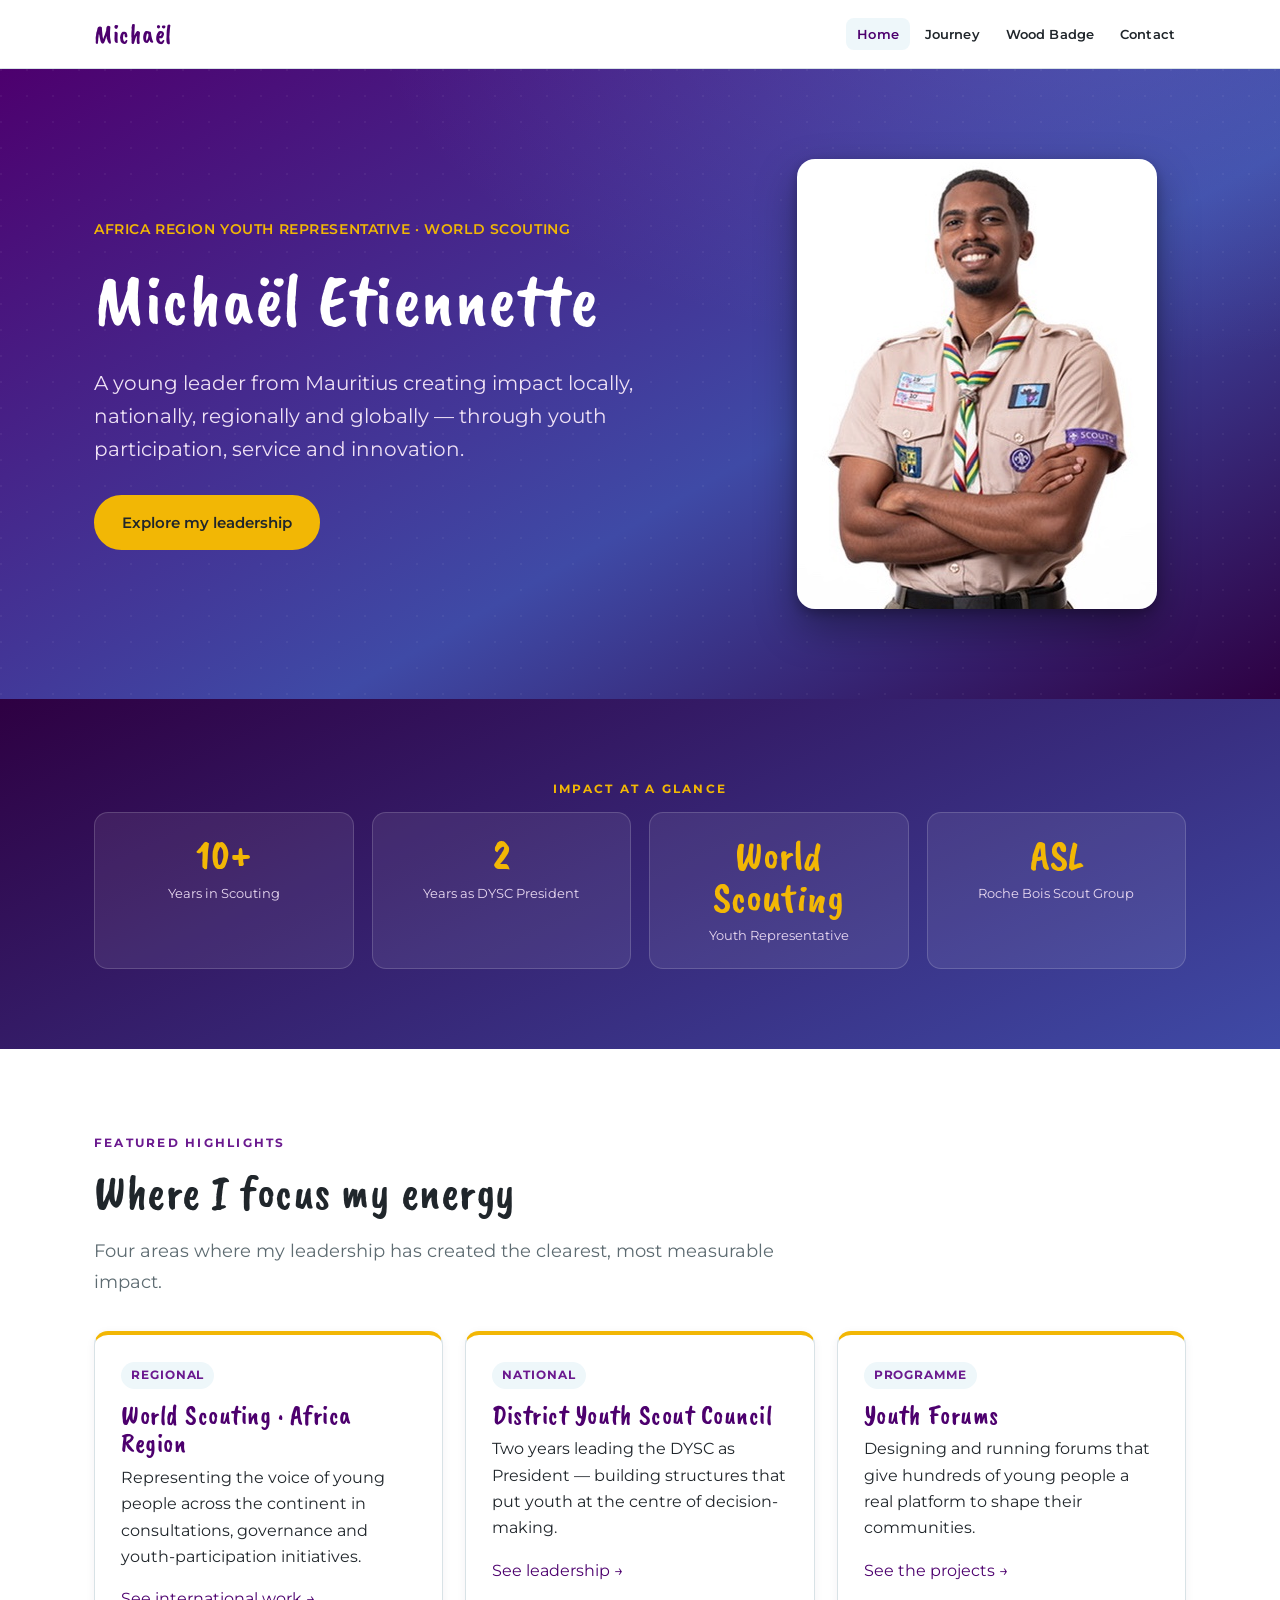
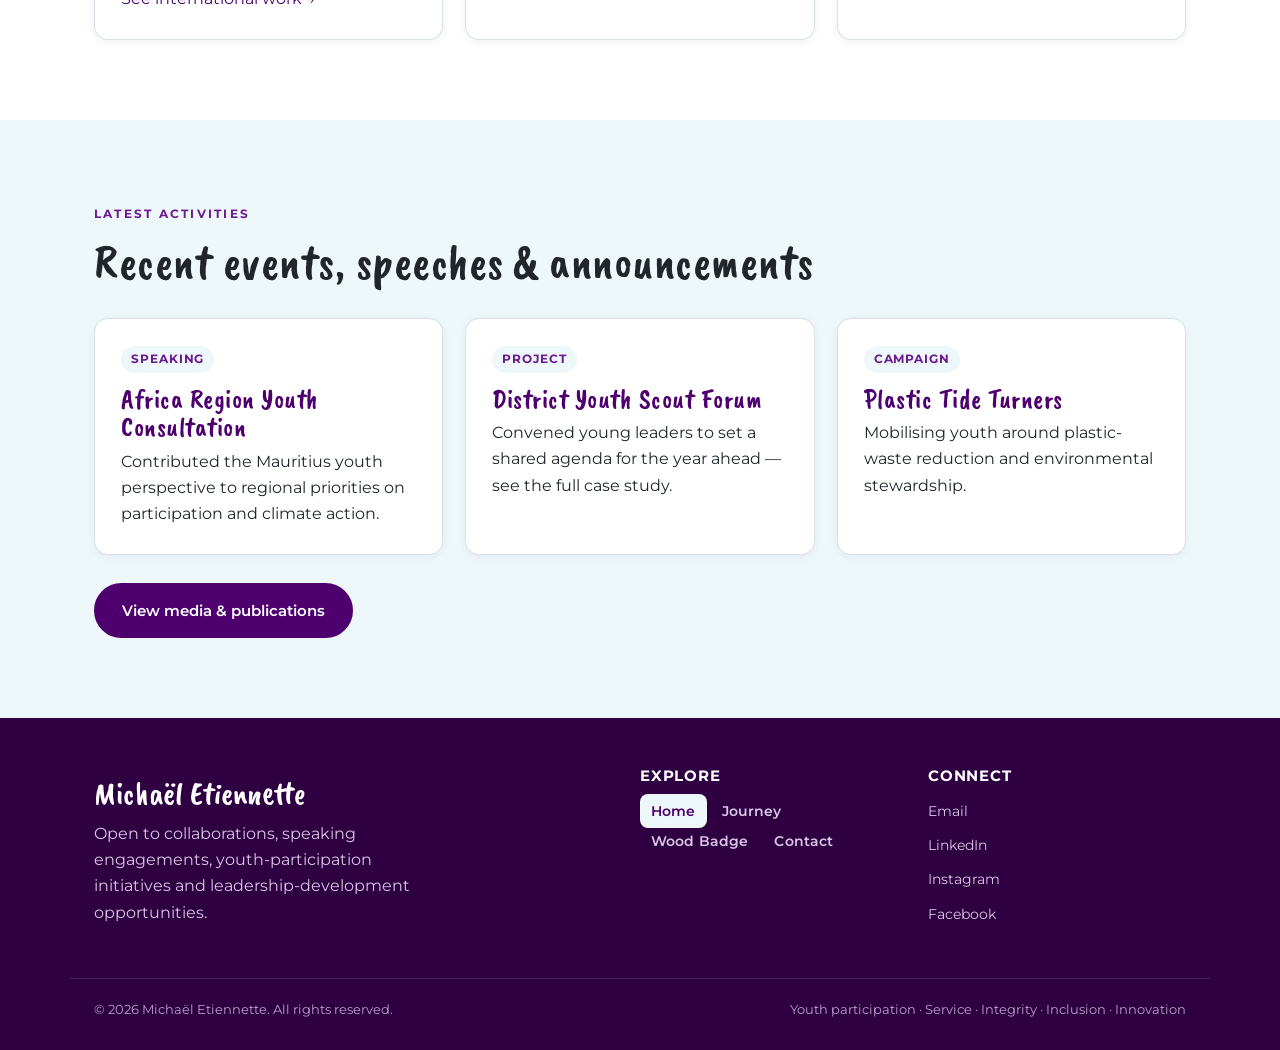
==== commit 4de6ae3b: "addition of a contact page" ====
--- a/index.html
+++ b/index.html
@@ -21,6 +21,7 @@
         <li><a href="index.html">Home</a></li>
         <li><a href="scouting-journey.html">Journey</a></li>
         <li><a href="wood-badge.html">Wood Badge</a></li>
+        <li><a href="contact.html">Contact</a></li>
       </ul>
     </div>
   </header>
@@ -34,8 +35,8 @@
       <p class="mission reveal">A young leader from Mauritius creating impact locally, nationally,
         regionally and globally — through youth participation, service and innovation.</p>
       <div class="btn-row reveal">
-        <a class="btn btn-gold btn--gold" href="leadership.html">Explore my leadership</a>
-        <a class="btn btn--ghost" href="contact.html" style="border-color:#fff;color:#fff;">Get in touch</a>
+        <a class="btn btn-gold btn--gold" href="wood-badge.html">Explore my leadership</a>
+        <!-- <a class="btn btn--ghost" href="contact.html" style="border-color:#fff;color:#fff;">Get in touch</a> -->
       </div>
     </div>
 
@@ -82,7 +83,7 @@
           <h3>District Youth Scout Council</h3>
           <p>Two years leading the DYSC as President — building structures that put youth
              at the centre of decision-making.</p>
-          <a href="leadership.html">See leadership →</a>
+          <a href="wood-badge.html">See leadership →</a>
         </div>
         <div class="card feature">
           <span class="tag">Programme</span>
@@ -132,14 +133,16 @@
         <div class="footer-brand">Michaël Etiennette</div>
         <p style="max-width:340px;">Open to collaborations, speaking engagements, youth-participation
            initiatives and leadership-development opportunities.</p>
-        <a class="btn btn--gold" href="contact.html">Start a conversation</a>
+        <!-- <a class="btn btn--gold" href="contact.html">Start a conversation</a> -->
       </div>
       <div>
         <h4>Explore</h4>
-        <ul class="footer-links">
-          <li><a href="scouting-journey.html">Scouting Journey</a></li>
-          <li><a href="wood-badge.html">Wood Badge Portfolio</a></li>
-        </ul>
+        <ul class="nav-links">
+        <li><a href="index.html">Home</a></li>
+        <li><a href="scouting-journey.html">Journey</a></li>
+        <li><a href="wood-badge.html">Wood Badge</a></li>
+        <li><a href="contact.html">Contact</a></li>
+      </ul>
       </div>
       <div>
         <h4>Connect</h4>
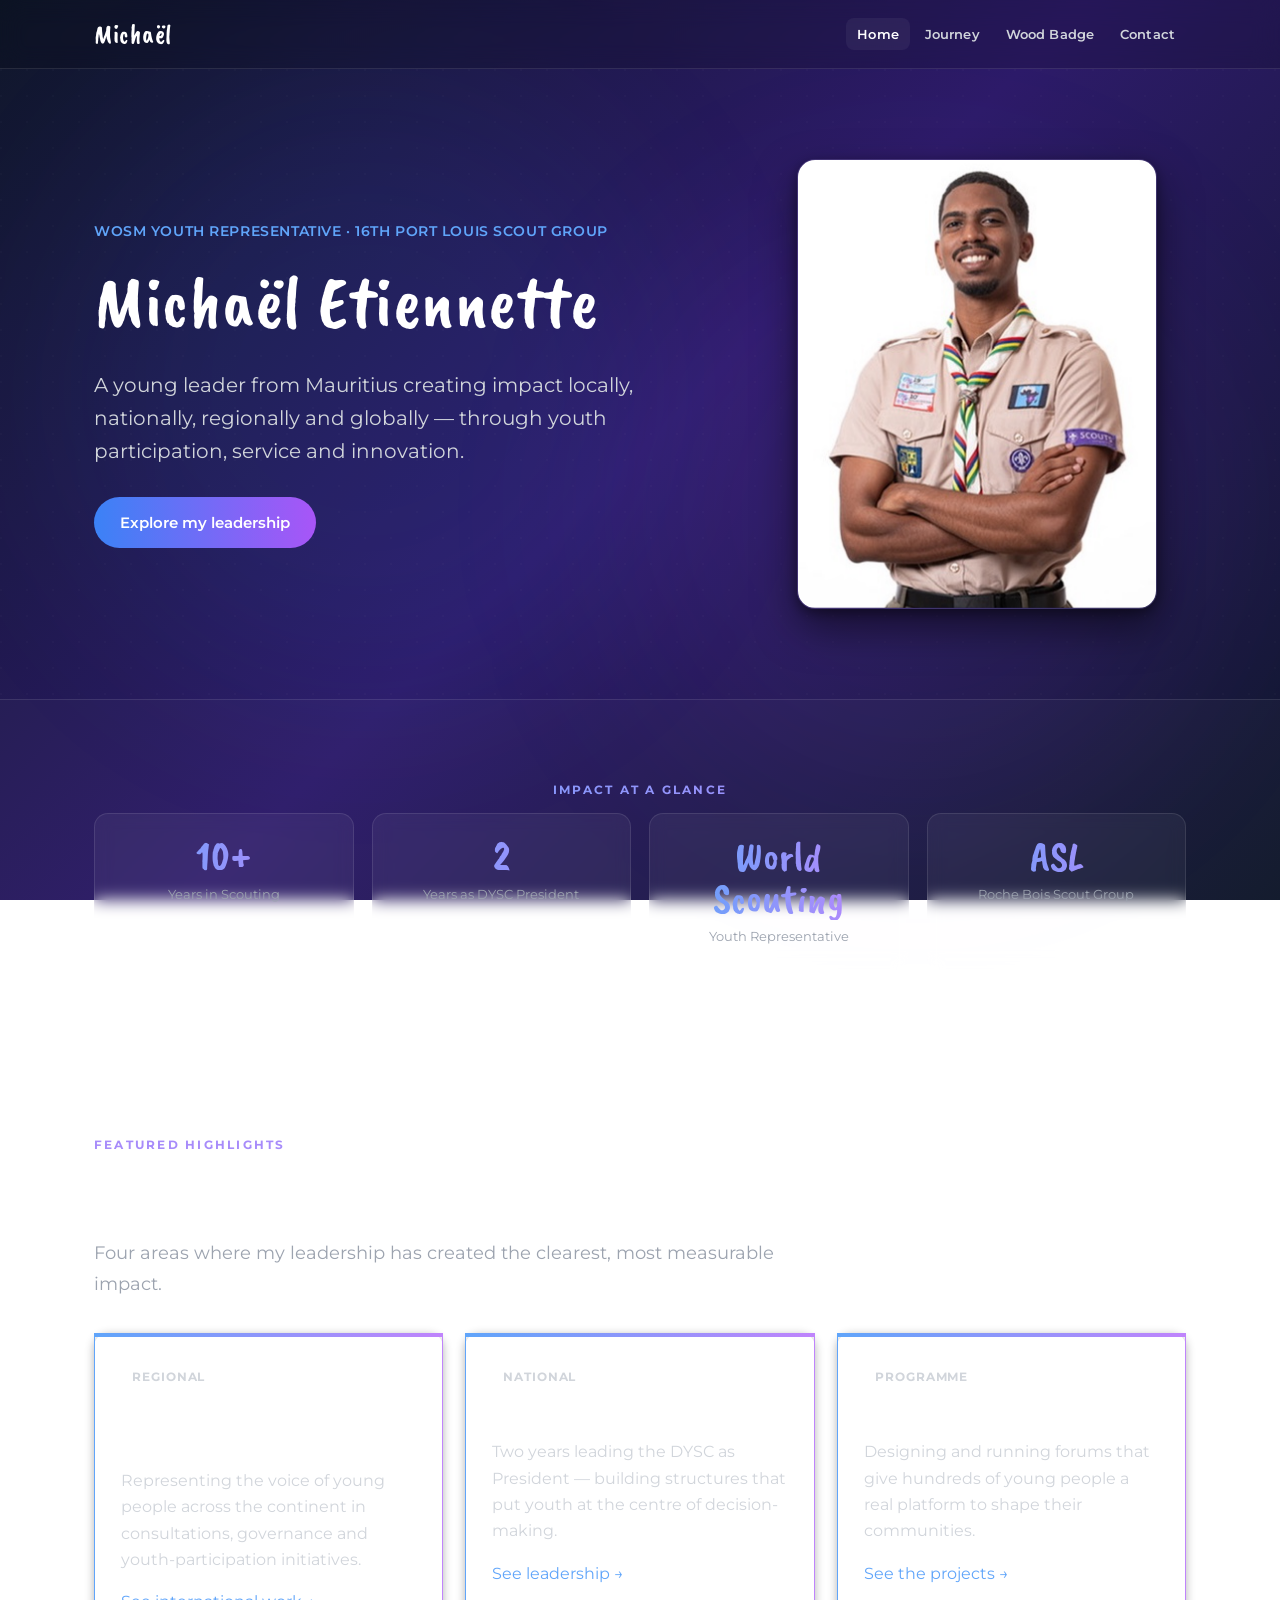
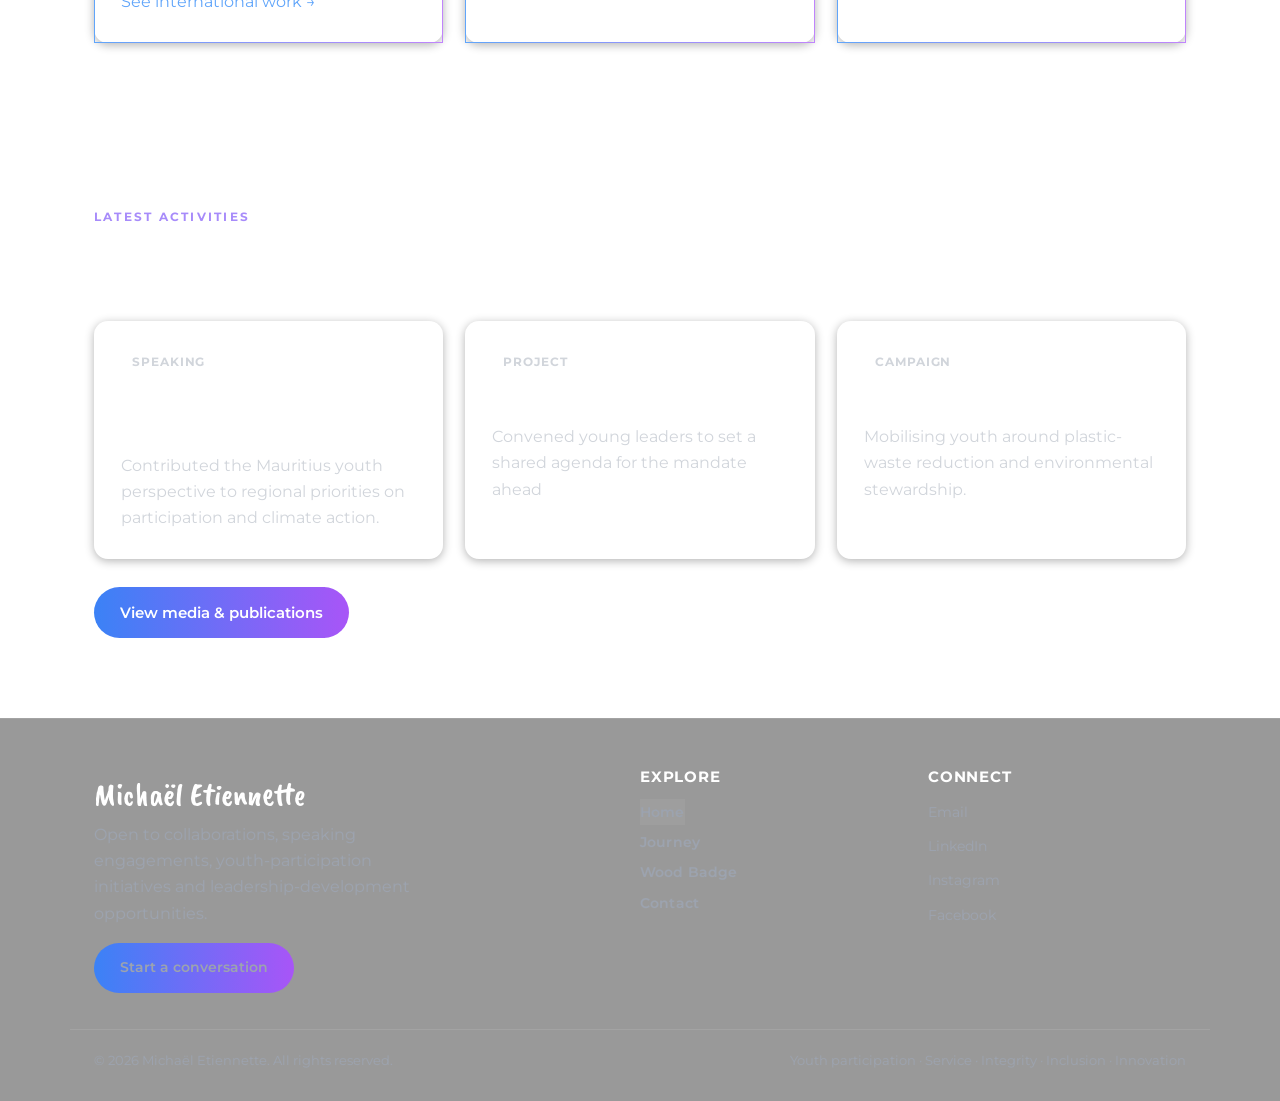
==== commit 7f07b454: "Added dynamic footer/header and supporting evidence" ====
--- a/index.html
+++ b/index.html
@@ -12,25 +12,13 @@
 </head>
 <body>
 
-  <!-- ===== Header ===== -->
-  <header class="site-header">
-    <div class="wrap nav">
-      <a class="brand" href="index.html">Michaël</a>
-      <button class="nav-toggle" aria-label="Menu" aria-expanded="false">☰</button>
-      <ul class="nav-links">
-        <li><a href="index.html">Home</a></li>
-        <li><a href="scouting-journey.html">Journey</a></li>
-        <li><a href="wood-badge.html">Wood Badge</a></li>
-        <li><a href="contact.html">Contact</a></li>
-      </ul>
-    </div>
-  </header>
+  <header class="site-header" id="site-header"></header>
 
  <section class="hero">
   <div class="wrap hero-grid">
 
     <div class="hero-text">
-      <p class="role reveal">Africa Region Youth Representative · World Scouting</p>
+      <p class="role reveal">WOSM Youth Representative · 16th Port Louis Scout Group</p>
       <h1 class="reveal">Michaël Etiennette</h1>
       <p class="mission reveal">A young leader from Mauritius creating impact locally, nationally,
         regionally and globally — through youth participation, service and innovation.</p>
@@ -76,7 +64,7 @@
           <h3>World Scouting · Africa Region</h3>
           <p>Representing the voice of young people across the continent in consultations,
              governance and youth-participation initiatives.</p>
-          <a href="international.html">See international work →</a>
+          <a href="https://www.scout.org/Youth-Representatives">See international work →</a>
         </div>
         <div class="card feature">
           <span class="tag">National</span>
@@ -112,7 +100,7 @@
         <article class="card">
           <span class="tag">Project</span>
           <h3>District Youth Scout Forum</h3>
-          <p>Convened young leaders to set a shared agenda for the year ahead — see the full case study.</p>
+          <p>Convened young leaders to set a shared agenda for the mandate ahead</p>
         </article>
         <article class="card">
           <span class="tag">Campaign</span>
@@ -127,39 +115,9 @@
   </section>
 
   <!-- ===== Footer (shared) ===== -->
-  <footer class="site-footer">
-    <div class="wrap footer-grid">
-      <div>
-        <div class="footer-brand">Michaël Etiennette</div>
-        <p style="max-width:340px;">Open to collaborations, speaking engagements, youth-participation
-           initiatives and leadership-development opportunities.</p>
-        <!-- <a class="btn btn--gold" href="contact.html">Start a conversation</a> -->
-      </div>
-      <div>
-        <h4>Explore</h4>
-        <ul class="nav-links">
-        <li><a href="index.html">Home</a></li>
-        <li><a href="scouting-journey.html">Journey</a></li>
-        <li><a href="wood-badge.html">Wood Badge</a></li>
-        <li><a href="contact.html">Contact</a></li>
-      </ul>
-      </div>
-      <div>
-        <h4>Connect</h4>
-        <ul class="footer-links">
-          <li><a href="contact.html">Email</a></li>
-          <li><a href="contact.html">LinkedIn</a></li>
-          <li><a href="contact.html">Instagram</a></li>
-          <li><a href="contact.html">Facebook</a></li>
-        </ul>
-      </div>
-    </div>
-    <div class="wrap footer-bottom">
-      <span>© <span id="year">2026</span> Michaël Etiennette. All rights reserved.</span>
-      <span>Youth participation · Service · Integrity · Inclusion · Innovation</span>
-    </div>
-  </footer>
+  <footer class="site-footer" id="site-footer"></footer>
 
+  <script src="js/layout.js"></script>
   <script src="js/main.js"></script>
 </body>
 </html>
--- a/css/style.css
+++ b/css/style.css
@@ -1,39 +1,52 @@
 /* ==========================================================================
    Michaël Etiennette — Portfolio
-   Design brief: Modern NGO / International Organisation
-   Scout Purple #4d006e · Caveat Brush (headings) · Montserrat (body)
-   ========================================================================== */
-
-/* ---- Design tokens (Rebrand: Scout Purple x cool palette) ---- */
+   Design: Dark glassmorphism (Figma "Creative UI/UX Designer Portfolio" template)
+   Palette: slate-900/purple-900 background · blue-400→purple-400 gradient accent
+   Typography: Caveat Brush (headings) · Montserrat (body) — unchanged
+   ========================================================================== */
+
+/* ---- Design tokens ---- */
 :root {
-  /* Brand anchors */
-  --purple:        #4d006e;       /* Scout Purple — primary brand */
-  --purple-deep:   #2e0042;       /* deepest purple — dark sections */
-  --purple-soft:   #6b1a8f;       /* lifted purple */
-
-  /* Bridge + cool palette (from new brand swatch) */
-  --indigo:        #5c6ad6;       /* periwinkle indigo — bridges purple to blue */
-  --indigo-deep:   #3f4aa6;       /* darker indigo for gradients/hover */
-  --sky:           #75b0ff;       /* sky blue — bright cool accent */
-  --sky-deep:      #4f93f5;       /* deeper sky for hover */
-  --ice:           #e5f6f9;       /* pale ice blue — soft section wash */
-  --sage:          #94a3a8;       /* sage grey — muted/secondary */
-  --slate:         #505659;       /* slate charcoal — ink */
-
-  /* Warm accent retained for energy/contrast */
-  --gold:          #f2b705;       /* warm accent — service / energy */
+  /* Dark backgrounds */
+  --bg-page:        #0f172a;
+  --bg-mid:         #2d1b69;
+  --glass-bg:       rgba(255,255,255,0.05);
+  --glass-hover:    rgba(255,255,255,0.08);
+  --glass-border:   rgba(255,255,255,0.10);
+  --glass-border-h: rgba(255,255,255,0.20);
+
+  /* Gradient accent (blue → purple) */
+  --accent-from:    #60a5fa;
+  --accent-to:      #c084fc;
+  --btn-from:       #3b82f6;
+  --btn-to:         #a855f7;
+  --btn-hover-from: #2563eb;
+  --btn-hover-to:   #9333ea;
+
+  /* Legacy purple tokens (still referenced by some components) */
+  --purple:         #7c3aed;
+  --purple-deep:    #4c1d95;
+  --purple-soft:    #a78bfa;
+  --indigo:         #60a5fa;
+  --indigo-deep:    #3b82f6;
+  --sky:            #60a5fa;
+  --sky-deep:       #2563eb;
+  --gold:           #60a5fa;  /* gold references now resolve to accent blue */
+
+  /* Text */
+  --ink:            #ffffff;
+  --muted:          #9ca3af;
+  --lead-text:      #d1d5db;
 
   /* Functional */
-  --ink:           #20262b;       /* slate-tinted near-black text */
-  --paper:         #ffffff;
-  --mist:          #eef7fa;       /* ice-blue wash for alt sections (from palette) */
-  --line:          #d8e2e6;       /* sage-tinted hairline */
-  --muted:         #5d6b71;       /* sage-slate muted text */
+  --paper:          #0f172a;
+  --mist:           rgba(255,255,255,0.03);
+  --line:           rgba(255,255,255,0.10);
 
   --maxw:          1140px;
   --radius:        14px;
-  --shadow-sm:     0 2px 10px rgba(45, 0, 66, 0.06);
-  --shadow-md:     0 14px 40px rgba(45, 0, 66, 0.12);
+  --shadow-sm:     0 2px 10px rgba(0,0,0,0.30);
+  --shadow-md:     0 14px 40px rgba(0,0,0,0.50);
 
   --font-head:     'Caveat Brush', cursive;
   --font-body:     'Montserrat', system-ui, sans-serif;
@@ -46,31 +59,63 @@
   margin: 0;
   font-family: var(--font-body);
   color: var(--ink);
-  background: var(--paper);
+  background: linear-gradient(135deg, #0f172a 0%, #2d1b69 50%, #0f172a 100%);
+  background-attachment: fixed;
   line-height: 1.65;
   font-size: 16px;
   -webkit-font-smoothing: antialiased;
-}
+  position: relative;
+  overflow-x: hidden;
+}
+
+/* Ambient blur blobs */
+body::before {
+  content: "";
+  position: fixed;
+  width: 600px; height: 600px;
+  top: 10%; left: 5%;
+  border-radius: 50%;
+  background: rgba(59,130,246,0.08);
+  filter: blur(90px);
+  pointer-events: none;
+  z-index: 0;
+}
+body::after {
+  content: "";
+  position: fixed;
+  width: 600px; height: 600px;
+  bottom: 10%; right: 5%;
+  border-radius: 50%;
+  background: rgba(168,85,247,0.08);
+  filter: blur(90px);
+  pointer-events: none;
+  z-index: 0;
+}
+
 img { max-width: 100%; display: block; }
-a { color: var(--purple); text-decoration: none; }
+a { color: var(--accent-from); text-decoration: none; }
 a:hover { text-decoration: underline; }
 
 /* ---- Layout helpers ---- */
-.wrap { width: 100%; max-width: var(--maxw); margin: 0 auto; padding: 0 24px; }
+.wrap { width: 100%; max-width: var(--maxw); margin: 0 auto; padding: 0 24px; position: relative; z-index: 1; }
 .section { padding: 80px 0; }
-.section--mist { background: var(--mist); }
-.section--ink { background: linear-gradient(155deg, var(--purple-deep) 0%, var(--indigo-deep) 100%); color: #eaf1fb; }
+.section--mist { background: rgba(255,255,255,0.02); }
+.section--ink {
+  background: rgba(255,255,255,0.02);
+  border-top: 1px solid var(--glass-border);
+  border-bottom: 1px solid var(--glass-border);
+}
 .center { text-align: center; }
 .lead { font-size: 1.15rem; color: var(--muted); max-width: 720px; }
 .center .lead { margin-left: auto; margin-right: auto; }
 
 /* ---- Typography ---- */
-h1, h2, h3, h4 { font-family: var(--font-head); font-weight: 400; line-height: 1.05; margin: 0 0 .4em; letter-spacing: .5px; }
+h1, h2, h3, h4 { font-family: var(--font-head); font-weight: 400; line-height: 1.05; margin: 0 0 .4em; letter-spacing: .5px; color: #fff; }
 h1 { font-size: clamp(2.8rem, 6vw, 4.6rem); }
 h2 { font-size: clamp(2.1rem, 4vw, 3rem); }
 h3 { font-size: 1.7rem; }
 h4 { font-size: 1.3rem; }
-p  { margin: 0 0 1rem; }
+p  { margin: 0 0 1rem; color: var(--lead-text); }
 
 .eyebrow {
   font-family: var(--font-body);
@@ -82,7 +127,12 @@
   margin: 0 0 .8rem;
   display: inline-block;
 }
-.section--ink .eyebrow { color: var(--gold); }
+.section--ink .eyebrow {
+  background: linear-gradient(to right, var(--accent-from), var(--accent-to));
+  -webkit-background-clip: text;
+  -webkit-text-fill-color: transparent;
+  background-clip: text;
+}
 
 /* ---- Buttons ---- */
 .btn {
@@ -91,22 +141,57 @@
   font-weight: 600;
   font-size: .95rem;
   padding: 13px 26px;
-  border-radius: 100px;
-  border: 2px solid var(--purple);
-  background: var(--purple);
+  border-radius: 9999px;
+  border: none;
+  background: linear-gradient(to right, var(--btn-from), var(--btn-to));
   color: #fff;
   cursor: pointer;
   transition: transform .15s ease, box-shadow .15s ease, background .15s ease;
 }
-.btn:hover { background: var(--purple-deep); border-color: var(--purple-deep); text-decoration: none; transform: translateY(-2px); box-shadow: var(--shadow-md); }
-.btn--ghost { background: transparent; color: var(--purple); }
-.btn--ghost:hover { background: var(--purple); color: #fff; }
-.btn--gold { background: var(--gold); border-color: var(--gold); color: var(--ink); }
-.btn--gold:hover { background: #d89e00; border-color: #d89e00; color: var(--ink); }
-.btn--indigo { background: var(--indigo); border-color: var(--indigo); color: #fff; }
-.btn--indigo:hover { background: var(--indigo-deep); border-color: var(--indigo-deep); color: #fff; }
-.btn--sky { background: var(--sky); border-color: var(--sky); color: var(--purple-deep); }
-.btn--sky:hover { background: var(--sky-deep); border-color: var(--sky-deep); color: #fff; }
+.btn:hover {
+  background: linear-gradient(to right, var(--btn-hover-from), var(--btn-hover-to));
+  text-decoration: none;
+  transform: translateY(-2px);
+  box-shadow: var(--shadow-md);
+  color: #fff;
+}
+.btn--ghost {
+  background: transparent;
+  border: 1px solid rgba(255,255,255,0.20);
+  color: #fff;
+}
+.btn--ghost:hover {
+  background: rgba(255,255,255,0.10);
+  color: #fff;
+  border-color: rgba(255,255,255,0.30);
+}
+.btn--gold {
+  background: linear-gradient(to right, var(--btn-from), var(--btn-to));
+  border: none;
+  color: #fff;
+}
+.btn--gold:hover {
+  background: linear-gradient(to right, var(--btn-hover-from), var(--btn-hover-to));
+  color: #fff;
+}
+.btn--indigo {
+  background: linear-gradient(to right, var(--btn-from), var(--btn-to));
+  border: none;
+  color: #fff;
+}
+.btn--indigo:hover {
+  background: linear-gradient(to right, var(--btn-hover-from), var(--btn-hover-to));
+  color: #fff;
+}
+.btn--sky {
+  background: linear-gradient(to right, var(--btn-from), var(--btn-to));
+  border: none;
+  color: #fff;
+}
+.btn--sky:hover {
+  background: linear-gradient(to right, var(--btn-hover-from), var(--btn-hover-to));
+  color: #fff;
+}
 .btn-row { display: flex; gap: 14px; flex-wrap: wrap; }
 .center .btn-row { justify-content: center; }
 
@@ -115,34 +200,49 @@
    ========================================================================== */
 .site-header {
   position: sticky; top: 0; z-index: 100;
-  background: rgba(255,255,255,.92);
-  backdrop-filter: blur(10px);
-  border-bottom: 1px solid var(--line);
+  background: rgba(0,0,0,0.15);
+  backdrop-filter: blur(12px);
+  -webkit-backdrop-filter: blur(12px);
+  border-bottom: 1px solid var(--glass-border);
 }
 .nav { display: flex; align-items: center; justify-content: space-between; height: 68px; }
-.brand { font-family: var(--font-head); font-size: 1.7rem; color: var(--purple); letter-spacing: .5px; }
+.brand {
+  font-family: var(--font-head);
+  font-size: 1.7rem;
+  color: #fff;
+  letter-spacing: .5px;
+}
 .brand:hover { text-decoration: none; }
-.brand span { color: var(--gold); }
+.brand span {
+  background: linear-gradient(to right, var(--accent-from), var(--accent-to));
+  -webkit-background-clip: text;
+  -webkit-text-fill-color: transparent;
+  background-clip: text;
+}
 
 .nav-links { display: flex; gap: 4px; align-items: center; list-style: none; margin: 0; padding: 0; flex-wrap: wrap; }
 .nav-links a {
-  font-size: .82rem; font-weight: 600; color: var(--ink);
+  font-size: .82rem; font-weight: 600; color: var(--lead-text);
   padding: 8px 11px; border-radius: 8px; letter-spacing: .01em;
 }
-.nav-links a:hover { background: var(--mist); color: var(--purple); text-decoration: none; }
-.nav-links a.active { color: var(--purple); background: var(--mist); }
+.nav-links a:hover { background: var(--glass-bg); color: #fff; text-decoration: none; }
+.nav-links a.active { color: #fff; background: var(--glass-bg); }
 
 .nav-toggle {
   display: none; background: none; border: 0; cursor: pointer;
-  font-size: 1.6rem; color: var(--purple); line-height: 1;
+  font-size: 1.6rem; color: #fff; line-height: 1;
 }
 
 @media (max-width: 940px) {
   .nav-toggle { display: block; }
   .nav-links {
     position: absolute; top: 68px; left: 0; right: 0;
-    background: #fff; flex-direction: column; gap: 0;
-    border-bottom: 1px solid var(--line); box-shadow: var(--shadow-sm);
+    background: rgba(15,23,42,0.97);
+    backdrop-filter: blur(12px);
+    -webkit-backdrop-filter: blur(12px);
+    flex-direction: column; gap: 0;
+    border-bottom: 1px solid var(--glass-border);
+    box-shadow: var(--shadow-sm);
     max-height: 0; overflow: hidden; transition: max-height .3s ease;
   }
   .nav-links.open { max-height: 80vh; overflow-y: auto; padding: 8px 0; }
@@ -155,52 +255,75 @@
    ========================================================================== */
 .hero {
   position: relative;
-  background:
-    radial-gradient(1200px 600px at 85% -10%, rgba(117,176,255,.22), transparent 60%),
-    linear-gradient(150deg, var(--purple) 0%, var(--indigo-deep) 60%, var(--purple-deep) 100%);
+  background: transparent;
   color: #fff;
   overflow: hidden;
 }
 .hero::after {
-  content: ""; position: absolute; inset: 0;
-  background-image:
-    radial-gradient(circle at 1px 1px, rgba(255,255,255,.08) 1px, transparent 0);
-  background-size: 26px 26px; opacity: .6; pointer-events: none;
+  content: "";
+  position: absolute; inset: 0;
+  background-image: radial-gradient(circle at 1px 1px, rgba(255,255,255,0.04) 1px, transparent 0);
+  background-size: 26px 26px;
+  opacity: .5;
+  pointer-events: none;
 }
 .hero .wrap { position: relative; z-index: 1; padding-top: 90px; padding-bottom: 90px; }
 .hero h1 { color: #fff; }
-.hero .role { font-weight: 600; letter-spacing: .04em; color: var(--gold); text-transform: uppercase; font-size: .9rem; margin-bottom: 1.2rem; }
-.hero .mission { font-size: 1.25rem; max-width: 640px; color: #efe1f5; margin-bottom: 1.8rem; }
+.hero .role {
+  font-weight: 600; letter-spacing: .04em;
+  color: var(--accent-from);
+  text-transform: uppercase; font-size: .9rem; margin-bottom: 1.2rem;
+}
+.hero .mission { font-size: 1.25rem; max-width: 640px; color: var(--lead-text); margin-bottom: 1.8rem; }
 
 /* ==========================================================================
    Page banner (interior pages)
    ========================================================================== */
 .banner {
-  background:
-    radial-gradient(900px 400px at 90% -30%, rgba(117,176,255,.24), transparent 60%),
-    linear-gradient(150deg, var(--purple) 0%, var(--indigo-deep) 65%, var(--purple-deep) 100%);
+  background: linear-gradient(150deg, rgba(76,29,149,0.85) 0%, rgba(59,130,246,0.20) 100%);
+  backdrop-filter: blur(8px);
+  -webkit-backdrop-filter: blur(8px);
+  border-bottom: 1px solid var(--glass-border);
   color: #fff; padding: 60px 0;
 }
 .banner h1 { color: #fff; margin-bottom: .2em; }
-.banner p { color: #e9d9f1; max-width: 700px; margin: 0; }
-.breadcrumb { font-size: .8rem; color: #c9a8db; margin-bottom: 1rem; letter-spacing: .03em; }
-.breadcrumb a { color: #e9d9f1; }
+.banner p { color: var(--lead-text); max-width: 700px; margin: 0; }
+.breadcrumb { font-size: .8rem; color: rgba(255,255,255,0.50); margin-bottom: 1rem; letter-spacing: .03em; }
+.breadcrumb a { color: var(--lead-text); }
 
 /* ==========================================================================
    Impact dashboard / stat cards
    ========================================================================== */
 .stat-grid { display: grid; grid-template-columns: repeat(auto-fit, minmax(170px, 1fr)); gap: 18px; }
 .stat {
-  background: rgba(255,255,255,.08);
-  border: 1px solid rgba(255,255,255,.16);
+  background: var(--glass-bg);
+  border: 1px solid var(--glass-border);
+  backdrop-filter: blur(8px);
+  -webkit-backdrop-filter: blur(8px);
   border-radius: var(--radius); padding: 22px 20px; text-align: center;
 }
-.stat .num { font-family: var(--font-head); font-size: 2.6rem; line-height: 1; color: var(--gold); }
-.stat .label { font-size: .82rem; color: #e9d9f1; margin-top: 6px; }
-
-/* stat variant on light backgrounds */
-.stat--light { background: #fff; border: 1px solid var(--line); box-shadow: var(--shadow-sm); }
-.stat--light .num { color: var(--purple); }
+.stat .num {
+  font-family: var(--font-head);
+  font-size: 2.6rem; line-height: 1;
+  background: linear-gradient(to right, var(--accent-from), var(--accent-to));
+  -webkit-background-clip: text;
+  -webkit-text-fill-color: transparent;
+  background-clip: text;
+}
+.stat .label { font-size: .82rem; color: var(--muted); margin-top: 6px; }
+
+/* stat variant on light backgrounds — now same glass treatment */
+.stat--light {
+  background: var(--glass-bg);
+  border: 1px solid var(--glass-border);
+  box-shadow: var(--shadow-sm);
+}
+.stat--light .num {
+  background: linear-gradient(to right, var(--accent-from), var(--accent-to));
+  -webkit-background-clip: text;
+  -webkit-text-fill-color: transparent;
+  background-clip: text;
+}
 .stat--light .label { color: var(--muted); }
 
 /* ==========================================================================
@@ -211,29 +334,48 @@
 .grid-3 { grid-template-columns: repeat(auto-fit, minmax(260px, 1fr)); }
 
 .card {
-  background: #fff; border: 1px solid var(--line);
+  background: var(--glass-bg);
+  backdrop-filter: blur(12px);
+  -webkit-backdrop-filter: blur(12px);
+  border: 1px solid var(--glass-border);
   border-radius: var(--radius); padding: 26px; box-shadow: var(--shadow-sm);
-  transition: transform .18s ease, box-shadow .18s ease;
-}
-.card:hover { transform: translateY(-4px); box-shadow: var(--shadow-md); }
-.card h3 { color: var(--purple); margin-bottom: .25em; }
+  transition: transform .18s ease, box-shadow .18s ease, border-color .18s ease;
+  color: var(--lead-text);
+}
+.card:hover {
+  transform: translateY(-4px) scale(1.01);
+  box-shadow: var(--shadow-md);
+  border-color: var(--glass-border-h);
+}
+.card h3 { color: #fff; margin-bottom: .25em; }
+.card p { color: var(--lead-text); }
+.card a { color: var(--accent-from); }
 .card .tag {
   display: inline-block; font-size: .72rem; font-weight: 700; letter-spacing: .08em;
-  text-transform: uppercase; color: var(--purple-soft);
-  background: var(--mist); padding: 4px 10px; border-radius: 100px; margin-bottom: 12px;
+  text-transform: uppercase; color: var(--lead-text);
+  background: rgba(255,255,255,0.10);
+  border: 1px solid rgba(255,255,255,0.20);
+  padding: 4px 10px; border-radius: 9999px; margin-bottom: 12px;
 }
 .card p:last-child { margin-bottom: 0; }
 
-/* feature card with accent bar */
-.feature { border-top: 4px solid var(--gold); }
+/* feature card — gradient top border */
+.feature {
+  border-top: 4px solid;
+  border-image: linear-gradient(to right, var(--accent-from), var(--accent-to)) 1;
+}
 
 /* ==========================================================================
    Value chips
    ========================================================================== */
 .chips { display: flex; flex-wrap: wrap; gap: 12px; }
 .chip {
-  background: #fff; border: 1px solid var(--line); border-radius: 100px;
-  padding: 10px 20px; font-weight: 600; font-size: .92rem; color: var(--purple);
+  background: var(--glass-bg);
+  backdrop-filter: blur(6px);
+  -webkit-backdrop-filter: blur(6px);
+  border: 1px solid var(--glass-border);
+  border-radius: 9999px;
+  padding: 10px 20px; font-weight: 600; font-size: .92rem; color: #fff;
   box-shadow: var(--shadow-sm);
 }
 
@@ -243,24 +385,32 @@
 .timeline { position: relative; margin-top: 30px; padding-left: 0; }
 .timeline::before {
   content: ""; position: absolute; left: 18px; top: 8px; bottom: 8px;
-  width: 3px; background: linear-gradient(var(--purple), var(--indigo) 50%, var(--sky));
+  width: 3px;
+  background: linear-gradient(to bottom, var(--accent-from), var(--accent-to));
   border-radius: 3px;
 }
 .tl-item { position: relative; padding: 0 0 34px 56px; }
 .tl-item::before {
   content: ""; position: absolute; left: 9px; top: 4px;
   width: 21px; height: 21px; border-radius: 50%;
-  background: #fff; border: 4px solid var(--purple);
-}
-.tl-item:hover::before { border-color: var(--sky); }
-.tl-item .when { font-weight: 700; color: var(--purple-soft); font-size: .85rem; letter-spacing: .04em; text-transform: uppercase; }
-.tl-item h3 { margin: 2px 0 .3em; color: var(--ink); }
+  background: var(--glass-bg);
+  backdrop-filter: blur(4px);
+  border: 4px solid var(--accent-from);
+}
+.tl-item:hover::before { border-color: var(--accent-to); }
+.tl-item .when { font-weight: 700; color: var(--accent-from); font-size: .85rem; letter-spacing: .04em; text-transform: uppercase; }
+.tl-item h3 { margin: 2px 0 .3em; color: #fff; }
+.tl-item p { color: var(--muted); }
 
 /* ==========================================================================
    Phase / structured detail blocks (Scouting journey, projects, modules)
    ========================================================================== */
 .detail-block {
-  background: #fff; border: 1px solid var(--line); border-radius: var(--radius);
+  background: var(--glass-bg);
+  backdrop-filter: blur(12px);
+  -webkit-backdrop-filter: blur(12px);
+  border: 1px solid var(--glass-border);
+  border-radius: var(--radius);
   box-shadow: var(--shadow-sm); margin-bottom: 22px; overflow: hidden;
 }
 .detail-block > summary {
@@ -268,16 +418,17 @@
   display: flex; align-items: center; justify-content: space-between; gap: 16px;
 }
 .detail-block > summary::-webkit-details-marker { display: none; }
-.detail-block > summary h3 { margin: 0; color: var(--purple); }
+.detail-block > summary h3 { margin: 0; color: #fff; }
 .detail-block > summary .sub { font-size: .85rem; color: var(--muted); font-weight: 600; }
 .detail-block > summary .chev { font-size: 1.4rem; color: var(--purple-soft); transition: transform .2s ease; }
 .detail-block[open] > summary .chev { transform: rotate(45deg); }
-.detail-body { padding: 0 26px 26px; border-top: 1px solid var(--line); }
+.detail-body { padding: 0 26px 26px; border-top: 1px solid var(--glass-border); }
 .detail-body .field { margin-top: 16px; }
 .detail-body .field-label {
   font-weight: 700; font-size: .78rem; letter-spacing: .08em; text-transform: uppercase;
-  color: var(--purple-soft); margin-bottom: 3px;
-}
+  color: var(--accent-from); margin-bottom: 3px;
+}
+.detail-body p { color: var(--lead-text); }
 
 /* sub-grid of labelled fields */
 .field-grid { display: grid; gap: 16px; grid-template-columns: repeat(auto-fit, minmax(240px, 1fr)); margin-top: 16px; }
@@ -286,12 +437,16 @@
    Case study callout
    ========================================================================== */
 .casestudy {
-  background: linear-gradient(155deg, var(--purple-deep), var(--indigo-deep)); color: #eaf1fb; border-radius: var(--radius);
+  background: var(--glass-bg);
+  backdrop-filter: blur(12px);
+  -webkit-backdrop-filter: blur(12px);
+  border: 1px solid var(--glass-border);
+  border-radius: var(--radius);
   padding: 38px; display: grid; gap: 22px;
   grid-template-columns: repeat(auto-fit, minmax(220px, 1fr));
 }
 .casestudy h3 { color: #fff; grid-column: 1 / -1; }
-.casestudy .cs-field .field-label { color: var(--sky); }
+.casestudy .cs-field .field-label { color: var(--accent-from); }
 
 /* ==========================================================================
    Cluster tabs (Wood Badge)
@@ -299,12 +454,18 @@
 .tabs { display: flex; flex-wrap: wrap; gap: 8px; margin-bottom: 26px; }
 .tab-btn {
   font-family: var(--font-body); font-weight: 600; font-size: .9rem;
-  padding: 10px 18px; border-radius: 100px; cursor: pointer;
-  border: 2px solid var(--line); background: #fff; color: var(--ink);
+  padding: 10px 18px; border-radius: 9999px; cursor: pointer;
+  background: var(--glass-bg);
+  border: 1px solid var(--glass-border);
+  color: var(--lead-text);
   transition: all .15s ease;
 }
-.tab-btn.active { background: var(--purple); color: #fff; border-color: var(--purple); }
-.tab-btn:hover { border-color: var(--purple); }
+.tab-btn:hover { border-color: var(--accent-from); color: #fff; }
+.tab-btn.active {
+  background: linear-gradient(to right, var(--btn-from), var(--btn-to));
+  border-color: transparent;
+  color: #fff;
+}
 .tab-panel { display: none; }
 .tab-panel.active { display: block; }
 
@@ -315,18 +476,20 @@
 .gallery { display: grid; grid-template-columns: repeat(auto-fill, minmax(240px, 1fr)); gap: 16px; }
 .gphoto {
   position: relative; border-radius: var(--radius); overflow: hidden;
-  aspect-ratio: 4 / 3; background: var(--mist); box-shadow: var(--shadow-sm);
+  aspect-ratio: 4 / 3;
+  background: var(--glass-bg);
+  box-shadow: var(--shadow-sm);
 }
 .gphoto .ph {
   width: 100%; height: 100%;
   display: flex; align-items: center; justify-content: center;
-  background: linear-gradient(150deg, var(--indigo), var(--purple-deep));
+  background: linear-gradient(150deg, var(--btn-from), var(--purple-deep));
   color: rgba(255,255,255,.5); font-family: var(--font-head); font-size: 2rem;
 }
 .gphoto img { width: 100%; height: 100%; object-fit: cover; }
 .gphoto .cap {
   position: absolute; left: 0; right: 0; bottom: 0;
-  background: linear-gradient(transparent, rgba(46,0,66,.92));
+  background: linear-gradient(transparent, rgba(15,23,42,.92));
   color: #fff; padding: 30px 16px 14px; font-size: .85rem; line-height: 1.4;
 }
 
@@ -336,16 +499,21 @@
 .res-list { display: grid; gap: 14px; }
 .res-item {
   display: flex; align-items: center; gap: 18px;
-  background: #fff; border: 1px solid var(--line); border-radius: var(--radius);
+  background: var(--glass-bg);
+  backdrop-filter: blur(8px);
+  -webkit-backdrop-filter: blur(8px);
+  border: 1px solid var(--glass-border);
+  border-radius: var(--radius);
   padding: 18px 22px; box-shadow: var(--shadow-sm);
 }
 .res-item .ic {
   flex: 0 0 46px; height: 46px; border-radius: 12px;
-  background: var(--mist); color: var(--purple);
+  background: rgba(96,165,250,0.15);
+  color: var(--accent-from);
   display: flex; align-items: center; justify-content: center; font-size: 1.3rem;
 }
 .res-item .meta { flex: 1; }
-.res-item .meta h4 { margin: 0 0 2px; font-family: var(--font-body); font-weight: 700; font-size: 1rem; }
+.res-item .meta h4 { margin: 0 0 2px; font-family: var(--font-body); font-weight: 700; font-size: 1rem; color: #fff; }
 .res-item .meta p { margin: 0; font-size: .85rem; color: var(--muted); }
 
 /* ==========================================================================
@@ -355,32 +523,54 @@
 @media (max-width: 800px){ .contact-grid { grid-template-columns: 1fr; } }
 .field-input {
   width: 100%; font-family: var(--font-body); font-size: .95rem;
-  padding: 13px 15px; border: 1px solid var(--line); border-radius: 10px;
-  background: #fff; color: var(--ink); margin-bottom: 14px;
-}
-.field-input:focus { outline: 2px solid var(--purple); border-color: var(--purple); }
+  padding: 13px 15px; border: 1px solid var(--glass-border); border-radius: 10px;
+  background: var(--glass-bg);
+  backdrop-filter: blur(6px);
+  color: #fff; margin-bottom: 14px;
+}
+.field-input::placeholder { color: var(--muted); }
+.field-input:focus { outline: 2px solid var(--accent-from); border-color: var(--accent-from); }
 textarea.field-input { resize: vertical; min-height: 130px; }
 .social-row { display: flex; flex-direction: column; gap: 12px; }
 .social-link {
   display: flex; align-items: center; gap: 14px; padding: 14px 18px;
-  border: 1px solid var(--line); border-radius: var(--radius); background: #fff;
-  font-weight: 600; box-shadow: var(--shadow-sm);
-}
-.social-link:hover { text-decoration: none; border-color: var(--purple); transform: translateX(4px); transition: all .15s ease; }
+  border: 1px solid var(--glass-border); border-radius: var(--radius);
+  background: var(--glass-bg);
+  backdrop-filter: blur(8px);
+  -webkit-backdrop-filter: blur(8px);
+  font-weight: 600; box-shadow: var(--shadow-sm); color: #fff;
+}
+.social-link:hover { text-decoration: none; border-color: var(--accent-from); transform: translateX(4px); transition: all .15s ease; }
 .form-note { font-size: .82rem; color: var(--muted); margin-top: 6px; }
 
 /* ==========================================================================
    Footer
    ========================================================================== */
-.site-footer { background: var(--purple-deep); color: #d9c6e4; padding: 50px 0 30px; }
+.site-footer {
+  background: rgba(0,0,0,0.40);
+  backdrop-filter: blur(12px);
+  -webkit-backdrop-filter: blur(12px);
+  border-top: 1px solid var(--glass-border);
+  color: var(--muted); padding: 50px 0 30px;
+}
 .footer-grid { display: grid; gap: 30px; grid-template-columns: 2fr 1fr 1fr; }
 @media (max-width: 760px){ .footer-grid { grid-template-columns: 1fr; } }
 .site-footer h4 { color: #fff; font-family: var(--font-body); font-weight: 700; font-size: .95rem; letter-spacing: .05em; text-transform: uppercase; margin-bottom: 14px; }
-.site-footer a { color: #d9c6e4; font-size: .9rem; }
-.site-footer a:hover { color: var(--gold); text-decoration: none; }
+.site-footer a { color: var(--muted); font-size: .9rem; }
+.site-footer a:hover { color: var(--accent-from); text-decoration: none; }
+.site-footer p { color: var(--muted); }
 .footer-links { list-style: none; margin: 0; padding: 0; display: grid; gap: 8px; }
 .footer-brand { font-family: var(--font-head); font-size: 2rem; color: #fff; }
-.footer-bottom { border-top: 1px solid rgba(255,255,255,.12); margin-top: 36px; padding-top: 20px; font-size: .8rem; color: #b99fc9; display: flex; justify-content: space-between; flex-wrap: wrap; gap: 10px; }
+.footer-bottom { border-top: 1px solid var(--glass-border); margin-top: 36px; padding-top: 20px; font-size: .8rem; color: var(--muted); display: flex; justify-content: space-between; flex-wrap: wrap; gap: 10px; }
+
+/* footer nav-links override (inside footer, different context) */
+.site-footer .nav-links {
+  position: static; background: transparent; flex-direction: column;
+  max-height: none; overflow: visible; padding: 0; border: none; box-shadow: none;
+  backdrop-filter: none;
+}
+.site-footer .nav-links a { color: var(--muted); padding: 4px 0; border-radius: 0; font-size: .9rem; }
+.site-footer .nav-links a:hover { color: var(--accent-from); background: transparent; }
 
 /* ==========================================================================
    Utilities & reveal animation
@@ -399,16 +589,16 @@
 @media (max-width: 820px){ .split { grid-template-columns: 1fr; } }
 .portrait-ph {
   aspect-ratio: 4/5; border-radius: var(--radius); box-shadow: var(--shadow-md);
-  background: linear-gradient(150deg, var(--indigo), var(--purple-deep));
+  background: linear-gradient(150deg, var(--btn-from), var(--purple-deep));
   display: flex; align-items: center; justify-content: center;
-  color: rgba(255,255,255,.4); font-family: var(--font-head); font-size: 2.4rem; text-align:center; padding: 20px;
+  color: rgba(255,255,255,.4); font-family: var(--font-head); font-size: 2.4rem; text-align: center; padding: 20px;
 }
 
 /* ==========================================================================
    Scout Method — interactive radial diagram
    ========================================================================== */
 .scout-method { margin: 8px 0 4px; }
-.sm-intro { color: var(--ink); max-width: 720px; margin: 0 auto 8px; text-align: center; }
+.sm-intro { color: var(--lead-text); max-width: 720px; margin: 0 auto 8px; text-align: center; }
 .sm-foot { color: var(--muted); font-size: .85rem; max-width: 720px; margin: 18px auto 0; text-align: center; }
 
 .sm-diagram {
@@ -421,76 +611,89 @@
 
 /* SVG spokes + ring */
 .sm-lines { position: absolute; inset: 0; width: 100%; height: 100%; overflow: visible; }
-.sm-ring { fill: none; stroke: var(--line); stroke-width: 2; stroke-dasharray: 4 7; opacity: .7; }
+.sm-ring { fill: none; stroke: rgba(255,255,255,0.15); stroke-width: 2; stroke-dasharray: 4 7; opacity: .7; }
 .sm-spoke {
-  stroke: #d9c7e6; stroke-width: 2; transition: stroke .25s ease, stroke-width .25s ease;
-}
-.sm-spoke.active { stroke: var(--sky); stroke-width: 4; }
-.sm-spoke.glow   { stroke: var(--indigo); stroke-width: 3; }
+  stroke: rgba(255,255,255,0.15); stroke-width: 2; transition: stroke .25s ease, stroke-width .25s ease;
+}
+.sm-spoke.active { stroke: var(--accent-from); stroke-width: 4; }
+.sm-spoke.glow   { stroke: var(--accent-to); stroke-width: 3; }
 
 /* central hub */
 .sm-hub {
   position: absolute; left: 50%; top: 50%; transform: translate(-50%, -50%);
   width: 34%; aspect-ratio: 1/1; border-radius: 50%; cursor: pointer;
   border: none; color: #fff; font-family: var(--font-body);
-  background: radial-gradient(circle at 35% 30%, var(--indigo), var(--purple-deep));
-  box-shadow: 0 10px 30px rgba(45,0,66,.35), inset 0 0 0 4px rgba(255,255,255,.12);
+  background: radial-gradient(circle at 35% 30%, var(--btn-from), var(--purple-deep));
+  box-shadow: 0 10px 30px rgba(0,0,0,.45), inset 0 0 0 4px rgba(255,255,255,.12);
   display: flex; flex-direction: column; align-items: center; justify-content: center;
   transition: transform .2s ease, box-shadow .2s ease, opacity .2s ease;
   z-index: 3; padding: 6px;
 }
 .sm-hub:hover { transform: translate(-50%, -50%) scale(1.04); }
-.sm-hub.all { box-shadow: 0 0 0 6px rgba(117,176,255,.4), 0 10px 30px rgba(45,0,66,.4); }
+.sm-hub.all { box-shadow: 0 0 0 6px rgba(96,165,250,0.30), 0 10px 30px rgba(0,0,0,.4); }
 .sm-hub.dimmed { opacity: .85; }
 .sm-hub-title { font-family: var(--font-head); font-size: clamp(1.2rem, 4.4vw, 1.9rem); line-height: 1; }
-.sm-hub-sub { font-size: clamp(.5rem, 1.7vw, .68rem); letter-spacing: .04em; text-transform: uppercase; color: var(--sky); margin-top: 4px; }
+.sm-hub-sub { font-size: clamp(.5rem, 1.7vw, .68rem); letter-spacing: .04em; text-transform: uppercase; color: var(--accent-from); margin-top: 4px; }
 
 /* element nodes */
 .sm-nodes { position: absolute; inset: 0; z-index: 2; }
 .sm-node {
   position: absolute; transform: translate(-50%, -50%);
   width: 23%; aspect-ratio: 1/1; border-radius: 50%; cursor: pointer;
-  border: 3px solid var(--purple); background: #fff; color: var(--purple-deep);
+  border: 3px solid var(--btn-from);
+  background: var(--glass-bg);
+  backdrop-filter: blur(8px);
+  color: #fff;
   font-family: var(--font-body); padding: 4px;
   display: flex; flex-direction: column; align-items: center; justify-content: center;
   box-shadow: var(--shadow-sm);
   transition: transform .2s ease, box-shadow .2s ease, background .2s ease, border-color .2s ease, color .2s ease;
 }
-.sm-node:hover { transform: translate(-50%, -50%) scale(1.08); box-shadow: var(--shadow-md); border-color: var(--purple-soft); }
+.sm-node:hover { transform: translate(-50%, -50%) scale(1.08); box-shadow: var(--shadow-md); border-color: var(--accent-from); }
 .sm-node.active {
-  background: var(--purple); color: #fff; border-color: var(--sky);
+  background: linear-gradient(135deg, var(--btn-from), var(--btn-to));
+  color: #fff; border-color: var(--accent-from);
   transform: translate(-50%, -50%) scale(1.12); box-shadow: var(--shadow-md);
 }
-.sm-node.glow { border-color: var(--sky); box-shadow: 0 0 0 4px rgba(117,176,255,.22), var(--shadow-sm); }
+.sm-node.glow { border-color: var(--accent-from); box-shadow: 0 0 0 4px rgba(96,165,250,0.22), var(--shadow-sm); }
 .sm-node-num {
   font-family: var(--font-head); font-size: clamp(.7rem, 2.4vw, 1rem); line-height: 1;
-  color: var(--sky); background: var(--purple-deep); border-radius: 100px;
+  color: var(--accent-from);
+  background: var(--purple-deep); border-radius: 9999px;
   padding: 1px 8px; margin-bottom: 3px; min-width: 22px;
 }
-.sm-node.active .sm-node-num { background: #fff; color: var(--purple); }
+.sm-node.active .sm-node-num { background: rgba(255,255,255,0.20); color: #fff; }
 .sm-node-title { font-size: clamp(.5rem, 1.7vw, .72rem); font-weight: 700; line-height: 1.1; text-align: center; }
 
 /* detail panel */
 .sm-detail { max-width: 620px; margin: 22px auto 0; }
 .sm-detail.in .sm-detail-card { animation: smPop .25s ease; }
 .sm-detail-card {
-  position: relative; background: linear-gradient(155deg, var(--purple-deep), var(--indigo-deep));
-  color: #eaf1fb;
+  position: relative;
+  background: var(--glass-bg);
+  backdrop-filter: blur(12px);
+  -webkit-backdrop-filter: blur(12px);
+  border: 1px solid var(--glass-border);
+  color: var(--lead-text);
   border-radius: var(--radius); padding: 26px 28px; box-shadow: var(--shadow-md);
-  border-left: 5px solid var(--sky);
+  border-left: 5px solid var(--accent-from);
 }
 .sm-detail-card h3 { color: #fff; margin: 6px 0 .4em; }
-.sm-detail-card p { margin: 0; color: #dbe7f7; }
+.sm-detail-card p { margin: 0; color: var(--lead-text); }
 .sm-num {
-  display: inline-block; font-family: var(--font-head); font-size: 1rem; color: var(--purple-deep);
-  background: var(--sky); border-radius: 100px; padding: 2px 14px; letter-spacing: .05em;
+  display: inline-block; font-family: var(--font-head); font-size: 1rem;
+  background: linear-gradient(to right, var(--accent-from), var(--accent-to));
+  -webkit-background-clip: text;
+  -webkit-text-fill-color: transparent;
+  background-clip: text;
+  border-radius: 9999px; padding: 2px 14px; letter-spacing: .05em;
 }
 .sm-close {
-  position: absolute; top: 14px; right: 14px; background: rgba(255,255,255,.12); color: #fff;
-  border: none; border-radius: 100px; padding: 6px 14px; font-family: var(--font-body);
+  position: absolute; top: 14px; right: 14px; background: rgba(255,255,255,.10); color: #fff;
+  border: none; border-radius: 9999px; padding: 6px 14px; font-family: var(--font-body);
   font-size: .8rem; font-weight: 600; cursor: pointer; transition: background .15s ease;
 }
-.sm-close:hover { background: rgba(255,255,255,.25); }
+.sm-close:hover { background: rgba(255,255,255,.20); }
 @keyframes smPop { from { opacity: 0; transform: translateY(8px); } to { opacity: 1; transform: none; } }
 
 @media (max-width: 480px) {
@@ -529,25 +732,20 @@
   display: inline-flex;
   align-items: center;
   gap: 8px;
-
   padding: 10px 14px;
-
-  background: rgba(120, 80, 200, 0.08);
-  border: 1px solid rgba(120, 80, 200, 0.15);
-
+  background: rgba(96,165,250,0.08);
+  border: 1px solid rgba(96,165,250,0.20);
   border-radius: 12px;
-
   text-decoration: none;
-  color: var(--purple);
-
+  color: var(--accent-from);
   font-weight: 600;
-
   transition: all .2s ease;
 }
 
 .doc-card:hover {
   transform: translateY(-2px);
-  background: rgba(120, 80, 200, 0.15);
+  background: rgba(96,165,250,0.15);
+  text-decoration: none;
 }
 
 .supporting-docs {
@@ -556,7 +754,7 @@
 
 .supporting-docs h4 {
   margin-bottom: 10px;
-  color: var(--purple);
+  color: var(--accent-from);
   font-size: 0.95rem;
 }
 
@@ -569,22 +767,24 @@
   padding: 18px;
   border-radius: 16px;
   background: rgba(255,255,255,0.03);
+  border: 1px solid var(--glass-border);
 }
 
 .field-label {
   font-weight: 700;
   margin-bottom: 8px;
-  color: var(--purple);
+  color: var(--accent-from);
 }
 
 .field p {
   line-height: 1.7;
+  color: var(--lead-text);
 }
 
 /* Loading state */
-
 #woodbadge-content p {
   line-height: 1.7;
+  color: var(--lead-text);
 }
 
 .hero-grid {
@@ -596,7 +796,7 @@
 
 /* ===== 3D photo card ===== */
 .hero-photo {
-  perspective: 1000px;            /* depth of the 3D space */
+  perspective: 1000px;
   display: flex;
   justify-content: center;
 }
@@ -611,9 +811,10 @@
   transform-style: preserve-3d;
   transition: transform .15s ease-out, box-shadow .3s ease;
   box-shadow:
-    0 18px 40px rgba(0, 0, 0, .35),
-    0 4px 12px rgba(0, 0, 0, .25);
+    0 18px 40px rgba(0, 0, 0, .50),
+    0 4px 12px rgba(0, 0, 0, .35);
   will-change: transform;
+  border: 1px solid var(--glass-border);
 }
 
 .hero-photo__inner img {
@@ -630,7 +831,7 @@
   inset: 0;
   background: radial-gradient(
     circle at var(--mx, 50%) var(--my, 50%),
-    rgba(255, 255, 255, .35),
+    rgba(255, 255, 255, .25),
     rgba(255, 255, 255, 0) 55%
   );
   opacity: 0;
@@ -642,17 +843,18 @@
 
 .hero-photo__inner:hover {
   box-shadow:
-    0 28px 60px rgba(0, 0, 0, .45),
-    0 8px 18px rgba(0, 0, 0, .3);
+    0 28px 60px rgba(0, 0, 0, .60),
+    0 8px 18px rgba(0, 0, 0, .40);
 }
 
 /* Stack on mobile, drop the tilt */
 @media (max-width: 820px) {
   .hero-grid { grid-template-columns: 1fr; gap: 32px; }
-  .hero-photo { order: -1; }            /* photo above text on small screens */
+  .hero-photo { order: -1; }
   .hero-photo__inner { max-width: 280px; }
 }
-/* ===== Photo grid ===== */
+
+/* ===== Photo / Evidence grid ===== */
 .evidence-grid {
   display: grid;
   grid-template-columns: repeat(auto-fill, minmax(200px, 1fr));
@@ -663,21 +865,66 @@
   margin: 0;
   border-radius: 14px;
   overflow: hidden;
-  background: #fff;
-  box-shadow: 0 6px 18px rgba(0,0,0,.08);
+  background: var(--glass-bg);
+  backdrop-filter: blur(8px);
+  border: 1px solid var(--glass-border);
+  box-shadow: var(--shadow-sm);
   transition: transform .2s ease, box-shadow .2s ease;
 }
 .evidence-card:hover {
   transform: translateY(-4px);
-  box-shadow: 0 12px 28px rgba(0,0,0,.15);
-}
-.evidence-card a { display:block; cursor: zoom-in; }
+  box-shadow: var(--shadow-md);
+  border-color: var(--glass-border-h);
+}
+.evidence-card a { display: block; cursor: zoom-in; }
 .evidence-card img {
   width: 100%; height: 180px; object-fit: cover; display: block;
 }
 .evidence-card figcaption {
   padding: 10px 12px; font-size: .85rem; font-weight: 600;
-  color: var(--purple, #5b2a86);
+  color: var(--accent-from);
+}
+
+/* ===== Google Drive folder cards ===== */
+.drive-grid {
+  display: grid;
+  grid-template-columns: repeat(auto-fill, minmax(240px, 1fr));
+  gap: 16px;
+  margin-top: 16px;
+}
+.drive-card {
+  display: flex;
+  align-items: flex-start;
+  gap: 14px;
+  padding: 16px 18px;
+  border-radius: 14px;
+  background: var(--glass-bg);
+  backdrop-filter: blur(8px);
+  border: 1px solid var(--glass-border);
+  box-shadow: var(--shadow-sm);
+  text-decoration: none;
+  transition: transform .2s ease, box-shadow .2s ease, border-color .2s ease;
+}
+.drive-card:hover {
+  transform: translateY(-4px);
+  box-shadow: var(--shadow-md);
+  border-color: var(--glass-border-h);
+  text-decoration: none;
+}
+.drive-card__icon {
+  flex-shrink: 0;
+  width: 40px; height: 40px;
+}
+.drive-card__body { min-width: 0; }
+.drive-card__title {
+  font-size: .95rem; font-weight: 700;
+  color: var(--accent-from);
+  white-space: nowrap; overflow: hidden; text-overflow: ellipsis;
+}
+.drive-card__label {
+  font-size: .78rem; font-weight: 500;
+  color: var(--text-muted, #888);
+  margin-top: 2px;
 }
 
 /* ===== Link pills ===== */
@@ -686,16 +933,17 @@
 }
 .link-pill {
   display: inline-flex; align-items: center; gap: 8px;
-  padding: 10px 16px; border-radius: 999px;
-  background: var(--purple, #5b2a86); color: #fff;
+  padding: 10px 16px; border-radius: 9999px;
+  background: linear-gradient(to right, var(--btn-from), var(--btn-to));
+  color: #fff;
   text-decoration: none; font-weight: 600; font-size: .9rem;
   transition: transform .15s ease, opacity .15s ease;
 }
-.link-pill:hover { transform: translateY(-2px); opacity: .9; }
+.link-pill:hover { transform: translateY(-2px); opacity: .9; text-decoration: none; }
 
 /* ===== Lightbox ===== */
 .lightbox {
-  position: fixed; inset: 0; background: rgba(0,0,0,.85);
+  position: fixed; inset: 0; background: rgba(0,0,0,.90);
   display: flex; flex-direction: column; align-items: center;
   justify-content: center; gap: 16px; z-index: 1000; padding: 40px;
   cursor: zoom-out;
@@ -703,13 +951,15 @@
 .lightbox[hidden] { display: none; }
 .lightbox__img {
   max-width: 90vw; max-height: 80vh; object-fit: contain;
-  border-radius: 8px; box-shadow: 0 10px 40px rgba(0,0,0,.5); cursor: default;
-}
-.lightbox__caption { color:#fff; font-size:.95rem; text-align:center; max-width:80vw; }
+  border-radius: 8px; box-shadow: 0 10px 40px rgba(0,0,0,.6); cursor: default;
+}
+.lightbox__caption { color: #fff; font-size: .95rem; text-align: center; max-width: 80vw; }
 .lightbox__close {
   position: absolute; top: 20px; right: 24px;
-  background: rgba(255,255,255,.15); color:#fff; border:none;
+  background: rgba(255,255,255,.15); color: #fff; border: none;
   font-size: 1.4rem; width: 44px; height: 44px; border-radius: 50%;
   cursor: pointer; line-height: 1;
 }
-.lightbox__close:hover { background: rgba(255,255,255,.3); }+.lightbox__close:hover { background: rgba(255,255,255,.30); }
+
+.site-footer .nav-links { display: grid; gap: 4px; align-items: center; list-style: none; margin: 0; padding: 0; flex-wrap: wrap; }
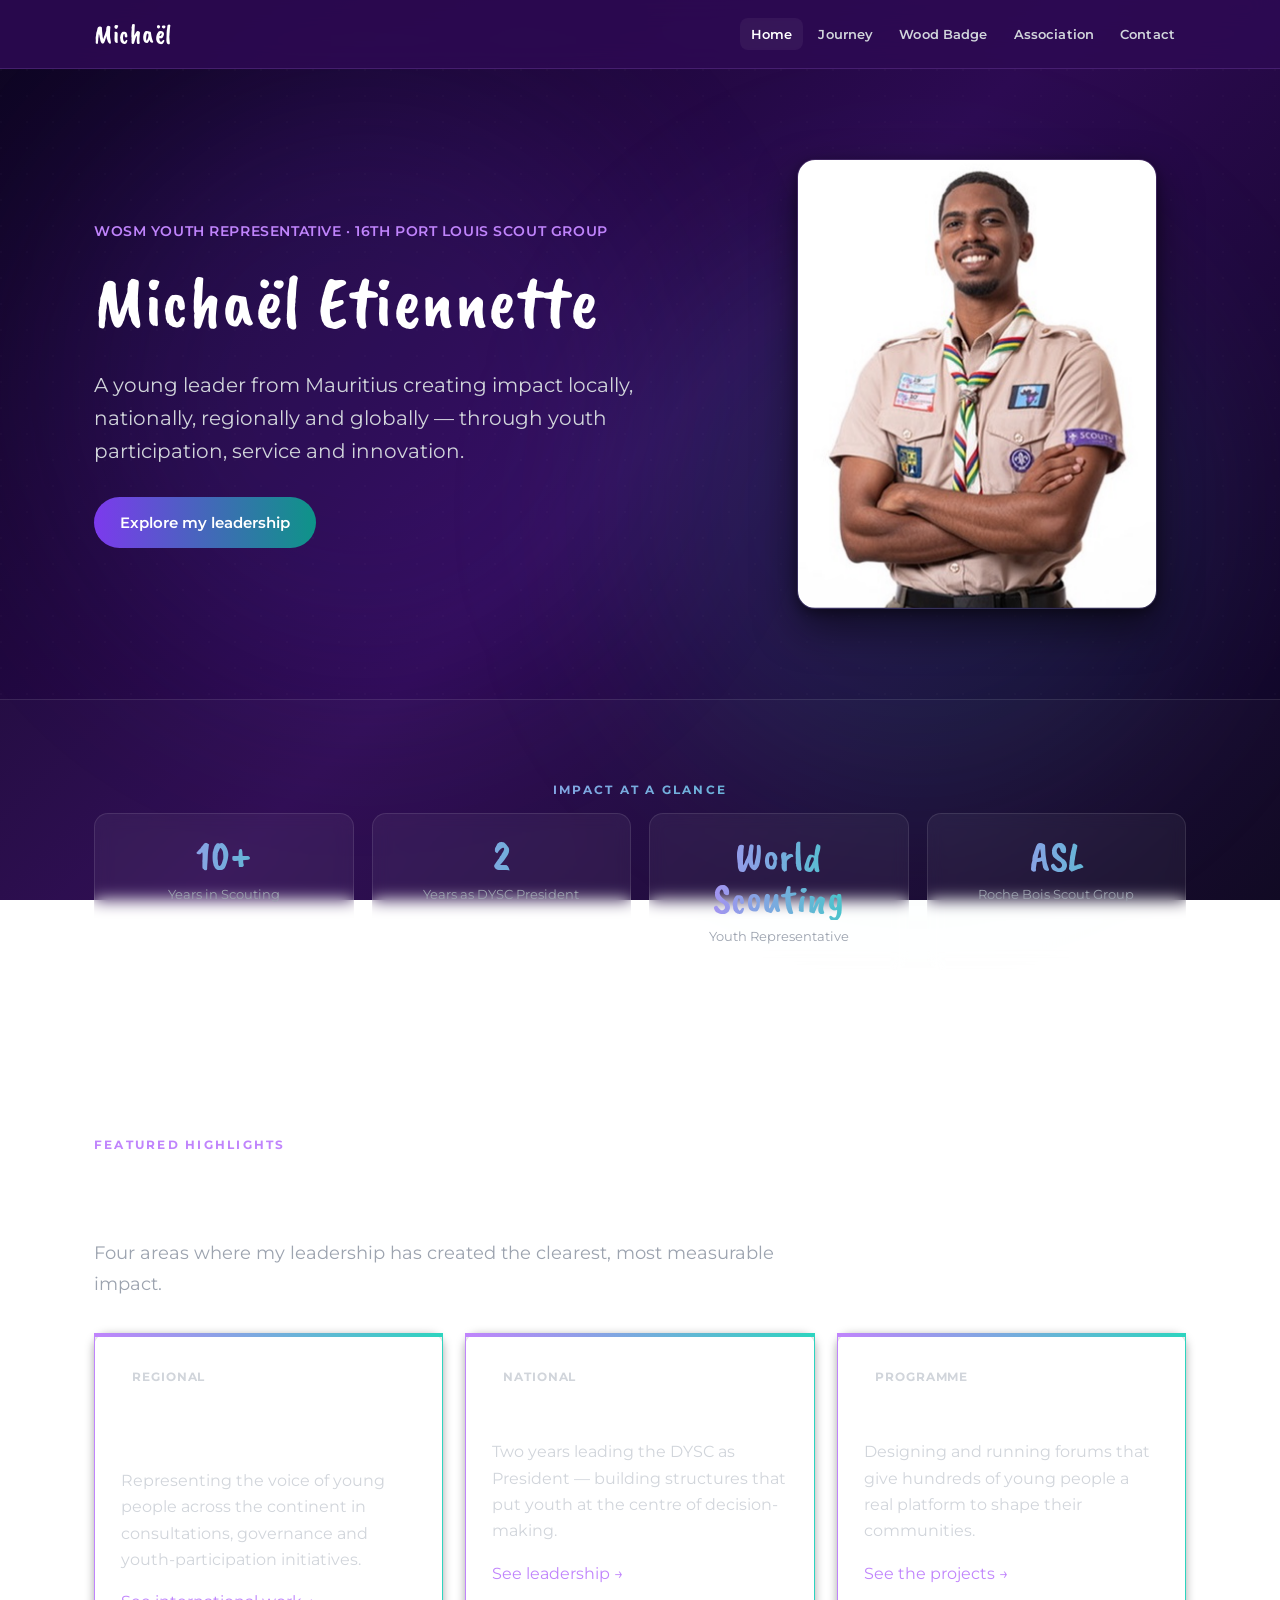
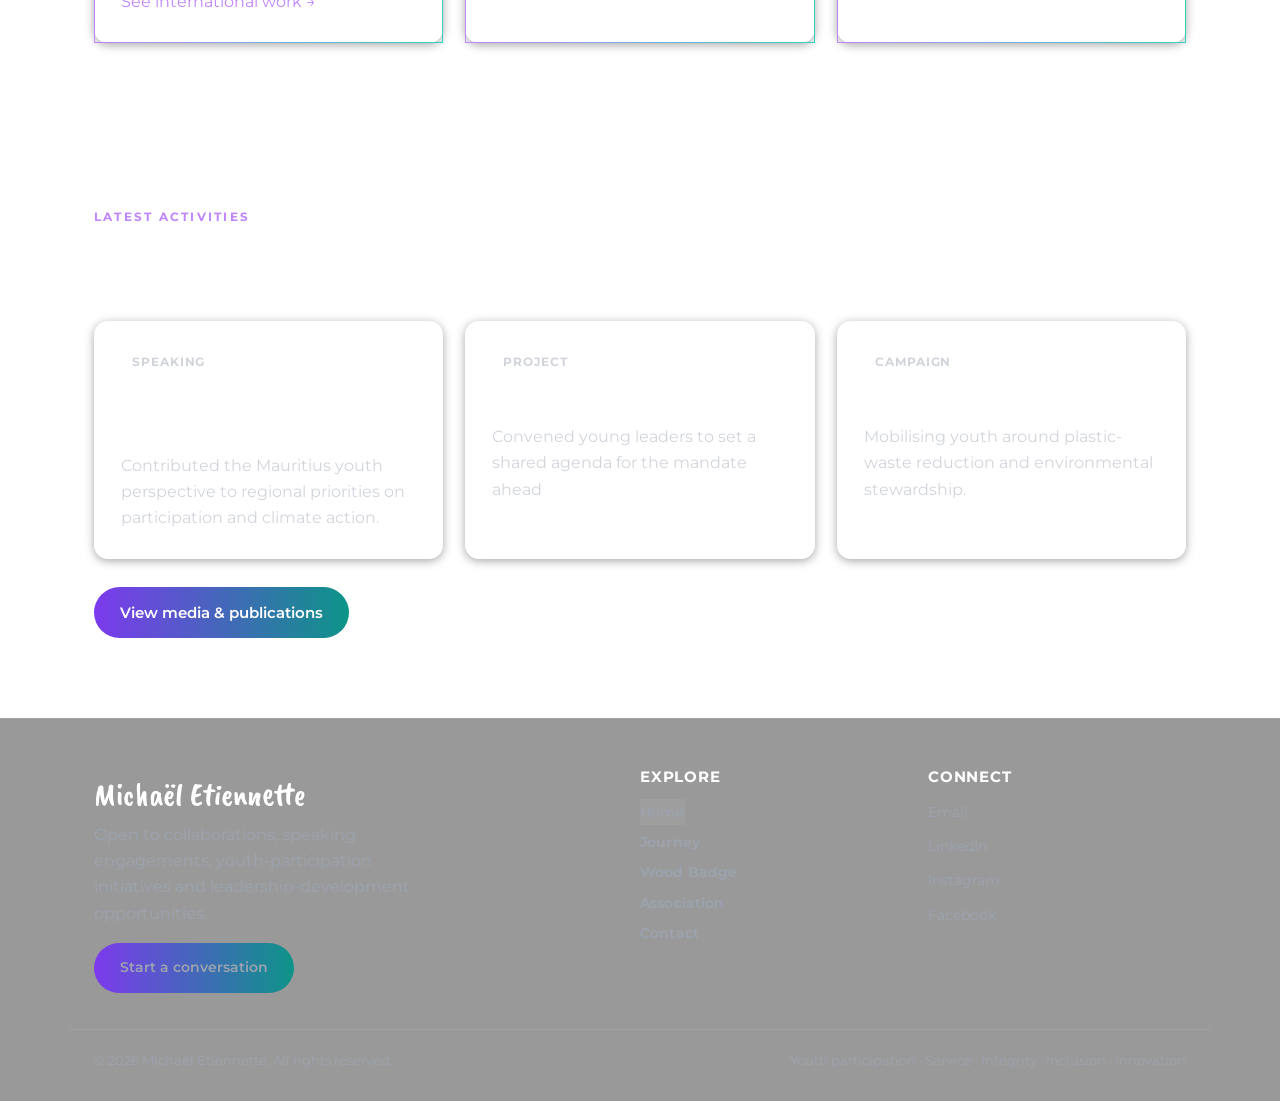
==== commit 840c5955: "updated UI, added MSA constitution and important Docs folder, placed photos in sections divs" ====
--- a/index.html
+++ b/index.html
@@ -11,8 +11,9 @@
   <link rel="stylesheet" href="css/style.css">
 </head>
 <body>
-
+  <a class="skip-link" href="#main-content">Skip to main content</a>
   <header class="site-header" id="site-header"></header>
+  <main id="main-content">
 
  <section class="hero">
   <div class="wrap hero-grid">
@@ -115,6 +116,7 @@
   </section>
 
   <!-- ===== Footer (shared) ===== -->
+  </main>
   <footer class="site-footer" id="site-footer"></footer>
 
   <script src="js/layout.js"></script>
--- a/css/style.css
+++ b/css/style.css
@@ -7,31 +7,31 @@
 
 /* ---- Design tokens ---- */
 :root {
-  /* Dark backgrounds */
-  --bg-page:        #0f172a;
-  --bg-mid:         #2d1b69;
+  /* Scout-inspired dark backgrounds (deep purple-black) */
+  --bg-page:        #0c0520;
+  --bg-mid:         #2d0a52;
   --glass-bg:       rgba(255,255,255,0.05);
   --glass-hover:    rgba(255,255,255,0.08);
   --glass-border:   rgba(255,255,255,0.10);
-  --glass-border-h: rgba(255,255,255,0.20);
-
-  /* Gradient accent (blue → purple) */
-  --accent-from:    #60a5fa;
-  --accent-to:      #c084fc;
-  --btn-from:       #3b82f6;
-  --btn-to:         #a855f7;
-  --btn-hover-from: #2563eb;
-  --btn-hover-to:   #9333ea;
-
-  /* Legacy purple tokens (still referenced by some components) */
+  --glass-border-h: rgba(255,255,255,0.22);
+
+  /* Gradient accent: Scout purple → Scout teal */
+  --accent-from:    #c084fc;
+  --accent-to:      #2dd4bf;
+  --btn-from:       #7c3aed;
+  --btn-to:         #0d9488;
+  --btn-hover-from: #6d28d9;
+  --btn-hover-to:   #0f766e;
+
+  /* Purple / teal tokens */
   --purple:         #7c3aed;
   --purple-deep:    #4c1d95;
-  --purple-soft:    #a78bfa;
-  --indigo:         #60a5fa;
-  --indigo-deep:    #3b82f6;
-  --sky:            #60a5fa;
-  --sky-deep:       #2563eb;
-  --gold:           #60a5fa;  /* gold references now resolve to accent blue */
+  --purple-soft:    #c084fc;
+  --indigo:         #818cf8;
+  --indigo-deep:    #6366f1;
+  --sky:            #2dd4bf;   /* Scout teal */
+  --sky-deep:       #0d9488;
+  --gold:           #2dd4bf;   /* teal accent */
 
   /* Text */
   --ink:            #ffffff;
@@ -39,14 +39,14 @@
   --lead-text:      #d1d5db;
 
   /* Functional */
-  --paper:          #0f172a;
+  --paper:          #0c0520;
   --mist:           rgba(255,255,255,0.03);
   --line:           rgba(255,255,255,0.10);
 
   --maxw:          1140px;
   --radius:        14px;
-  --shadow-sm:     0 2px 10px rgba(0,0,0,0.30);
-  --shadow-md:     0 14px 40px rgba(0,0,0,0.50);
+  --shadow-sm:     0 2px 10px rgba(0,0,0,0.35);
+  --shadow-md:     0 14px 40px rgba(0,0,0,0.55);
 
   --font-head:     'Caveat Brush', cursive;
   --font-body:     'Montserrat', system-ui, sans-serif;
@@ -55,11 +55,32 @@
 /* ---- Reset ---- */
 *, *::before, *::after { box-sizing: border-box; }
 html { scroll-behavior: smooth; }
+
+/* ---- Skip link (screen readers / keyboard) ---- */
+.skip-link {
+  position: absolute; top: -999px; left: 8px;
+  padding: 10px 18px; border-radius: 0 0 var(--radius) var(--radius);
+  background: var(--btn-from); color: #fff;
+  font-weight: 700; font-size: .9rem; z-index: 9999;
+  text-decoration: none;
+}
+.skip-link:focus { top: 0; }
+
+/* ---- Global focus-visible ring ---- */
+:focus-visible {
+  outline: 3px solid var(--accent-to);
+  outline-offset: 3px;
+  border-radius: 4px;
+}
+/* Override for elements that have their own outline logic */
+.field-input:focus-visible { outline: none; }
+button:focus-visible,
+a:focus-visible { border-radius: 6px; }
 body {
   margin: 0;
   font-family: var(--font-body);
   color: var(--ink);
-  background: linear-gradient(135deg, #0f172a 0%, #2d1b69 50%, #0f172a 100%);
+  background: linear-gradient(135deg, #0c0520 0%, #2d0a52 50%, #0c0520 100%);
   background-attachment: fixed;
   line-height: 1.65;
   font-size: 16px;
@@ -68,14 +89,14 @@
   overflow-x: hidden;
 }
 
-/* Ambient blur blobs */
+/* Ambient blur blobs — Scout purple + Scout teal */
 body::before {
   content: "";
   position: fixed;
   width: 600px; height: 600px;
   top: 10%; left: 5%;
   border-radius: 50%;
-  background: rgba(59,130,246,0.08);
+  background: rgba(124,58,237,0.12);
   filter: blur(90px);
   pointer-events: none;
   z-index: 0;
@@ -86,7 +107,7 @@
   width: 600px; height: 600px;
   bottom: 10%; right: 5%;
   border-radius: 50%;
-  background: rgba(168,85,247,0.08);
+  background: rgba(45,212,191,0.09);
   filter: blur(90px);
   pointer-events: none;
   z-index: 0;
@@ -113,7 +134,7 @@
 h1, h2, h3, h4 { font-family: var(--font-head); font-weight: 400; line-height: 1.05; margin: 0 0 .4em; letter-spacing: .5px; color: #fff; }
 h1 { font-size: clamp(2.8rem, 6vw, 4.6rem); }
 h2 { font-size: clamp(2.1rem, 4vw, 3rem); }
-h3 { font-size: 1.7rem; }
+h3 { font-size: clamp(1.3rem, 3vw, 1.7rem); }
 h4 { font-size: 1.3rem; }
 p  { margin: 0 0 1rem; color: var(--lead-text); }
 
@@ -200,10 +221,15 @@
    ========================================================================== */
 .site-header {
   position: sticky; top: 0; z-index: 100;
-  background: rgba(0,0,0,0.15);
-  backdrop-filter: blur(12px);
-  -webkit-backdrop-filter: blur(12px);
-  border-bottom: 1px solid var(--glass-border);
+  background: rgba(45,10,82,0.95);
+  border-bottom: 1px solid rgba(192,132,252,0.18);
+}
+@supports (backdrop-filter: blur(1px)) {
+  .site-header {
+    background: rgba(45,10,82,0.88);
+    backdrop-filter: blur(14px);
+    -webkit-backdrop-filter: blur(14px);
+  }
 }
 .nav { display: flex; align-items: center; justify-content: space-between; height: 68px; }
 .brand {
@@ -237,7 +263,7 @@
   .nav-toggle { display: block; }
   .nav-links {
     position: absolute; top: 68px; left: 0; right: 0;
-    background: rgba(15,23,42,0.97);
+    background: rgba(20,5,48,0.97);
     backdrop-filter: blur(12px);
     -webkit-backdrop-filter: blur(12px);
     flex-direction: column; gap: 0;
@@ -247,7 +273,7 @@
   }
   .nav-links.open { max-height: 80vh; overflow-y: auto; padding: 8px 0; }
   .nav-links li { width: 100%; }
-  .nav-links a { display: block; padding: 12px 24px; border-radius: 0; }
+  .nav-links a { display: block; padding: 14px 24px; border-radius: 0; min-height: 48px; }
 }
 
 /* ==========================================================================
@@ -280,12 +306,22 @@
    Page banner (interior pages)
    ========================================================================== */
 .banner {
-  background: linear-gradient(150deg, rgba(76,29,149,0.85) 0%, rgba(59,130,246,0.20) 100%);
-  backdrop-filter: blur(8px);
-  -webkit-backdrop-filter: blur(8px);
+  position: relative;
+  background-color: var(--bg-mid);
+  background-size: cover;
+  background-position: center;
+  background-repeat: no-repeat;
   border-bottom: 1px solid var(--glass-border);
-  color: #fff; padding: 60px 0;
-}
+  color: #fff; padding: 60px 0; min-height: 220px;
+  overflow: hidden;
+}
+.banner::before {
+  content: "";
+  position: absolute; inset: 0;
+  background: linear-gradient(150deg, rgba(45,10,82,0.82) 0%, rgba(13,148,136,0.28) 100%);
+  pointer-events: none;
+}
+.banner .wrap { position: relative; z-index: 1; }
 .banner h1 { color: #fff; margin-bottom: .2em; }
 .banner p { color: var(--lead-text); max-width: 700px; margin: 0; }
 .breadcrumb { font-size: .8rem; color: rgba(255,255,255,0.50); margin-bottom: 1rem; letter-spacing: .03em; }
@@ -540,7 +576,8 @@
   -webkit-backdrop-filter: blur(8px);
   font-weight: 600; box-shadow: var(--shadow-sm); color: #fff;
 }
-.social-link:hover { text-decoration: none; border-color: var(--accent-from); transform: translateX(4px); transition: all .15s ease; }
+.social-link { transition: transform .15s ease, border-color .15s ease; }
+.social-link:hover { text-decoration: none; border-color: var(--accent-from); transform: translateX(4px); }
 .form-note { font-size: .82rem; color: var(--muted); margin-top: 6px; }
 
 /* ==========================================================================
@@ -885,6 +922,13 @@
   color: var(--accent-from);
 }
 
+/* Inline evidence thumbnail used inside a dynamic Wood Badge section */
+.wb-inline-evidence {
+  max-width: 220px;
+  margin-top: 14px;
+}
+.wb-inline-evidence img { height: 130px; }
+
 /* ===== Google Drive folder cards ===== */
 .drive-grid {
   display: grid;
@@ -914,6 +958,7 @@
 .drive-card__icon {
   flex-shrink: 0;
   width: 40px; height: 40px;
+  color: var(--sky);
 }
 .drive-card__body { min-width: 0; }
 .drive-card__title {
@@ -963,3 +1008,176 @@
 .lightbox__close:hover { background: rgba(255,255,255,.30); }
 
 .site-footer .nav-links { display: grid; gap: 4px; align-items: center; list-style: none; margin: 0; padding: 0; flex-wrap: wrap; }
+
+/* ==========================================
+   SCOUTING JOURNEY STORY TIMELINE
+========================================== */
+
+.scouting-story .lead {
+  max-width: 780px;
+}
+
+.journey-timeline {
+  position: relative;
+  margin-top: 48px;
+  display: grid;
+  gap: 34px;
+}
+
+.journey-timeline::before {
+  content: "";
+  position: absolute;
+  left: 24px;
+  top: 0;
+  bottom: 0;
+  width: 3px;
+  background: linear-gradient(
+    to bottom,
+    var(--purple),
+    var(--gold)
+  );
+  border-radius: 999px;
+}
+
+.journey-card {
+  position: relative;
+  margin-left: 64px;
+  padding: 28px;
+  border-radius: 24px;
+  background:rgba(96,165,250,0.08);
+  box-shadow: 0 18px 45px rgba(0, 0, 0, 0.08);
+  border: 1px solid rgba(90, 60, 140, 0.12);
+}
+
+.journey-card::before {
+  content: "";
+  position: absolute;
+  left: -52px;
+  top: 34px;
+  width: 18px;
+  height: 18px;
+  border-radius: 50%;
+  background: var(--gold);
+  border: 4px solid var(--purple);
+  box-shadow: 0 0 0 6px rgba(120, 80, 200, 0.12);
+}
+
+.journey-year {
+  display: inline-block;
+  margin-bottom: 12px;
+  padding: 6px 14px;
+  border-radius: 999px;
+  background: rgba(120, 80, 200, 0.1);
+  color: var(--purple-soft);
+  font-weight: 800;
+  font-size: 0.85rem;
+}
+
+.journey-card h3 {
+  margin-bottom: 12px;
+  color: var(--purple-soft);
+  font-size: clamp(1.2rem, 2.5vw, 1.5rem);
+}
+
+.journey-card p {
+  line-height: 1.8;
+  margin-bottom: 14px;
+}
+
+.journey-card p:last-child {
+  margin-bottom: 0;
+}
+
+.journey-card--highlight {
+  background: linear-gradient(
+    135deg,
+    rgba(120, 80, 200, 0.12),
+    rgba(255, 200, 80, 0.16)
+  );
+  border: 1px solid rgba(120, 80, 200, 0.24);
+}
+
+/* ---- Journey card icon ---- */
+.journey-icon {
+  position: absolute;
+  top: 20px; right: 20px;
+  width: 48px; height: 48px;
+  border-radius: 14px;
+  display: flex; align-items: center; justify-content: center;
+  background: rgba(255,255,255,0.07);
+  opacity: .85;
+}
+.journey-icon svg { width: 28px; height: 28px; }
+
+/* ---- Cubs — yellow/amber ---- */
+.journey-card--cubs {
+  background: rgba(234,179,8,0.10);
+  border-color: rgba(234,179,8,0.28);
+}
+.journey-card--cubs .journey-year { background: rgba(234,179,8,0.18); color: #b45309; }
+.journey-card--cubs h3 { color: #d97706; }
+.journey-card--cubs::before { background: #eab308; border-color: #b45309; box-shadow: 0 0 0 6px rgba(234,179,8,0.15); }
+.journey-card--cubs .journey-icon { background: rgba(234,179,8,0.15); color: #d97706; }
+
+/* ---- Scout — green ---- */
+.journey-card--scout {
+  background: rgba(22,163,74,0.10);
+  border-color: rgba(22,163,74,0.25);
+}
+.journey-card--scout .journey-year { background: rgba(22,163,74,0.16); color: #15803d; }
+.journey-card--scout h3 { color: #16a34a; }
+.journey-card--scout::before { background: #22c55e; border-color: #15803d; box-shadow: 0 0 0 6px rgba(22,163,74,0.15); }
+.journey-card--scout .journey-icon { background: rgba(22,163,74,0.15); color: #16a34a; }
+
+/* ---- Venture — maroon ---- */
+.journey-card--venture {
+  background: rgba(159,18,57,0.13);
+  border-color: rgba(225,29,72,0.28);
+}
+.journey-card--venture .journey-year { background: rgba(225,29,72,0.15); color: #be123c; }
+.journey-card--venture h3 { color: #e11d48; }
+.journey-card--venture::before { background: #e11d48; border-color: #9f1239; box-shadow: 0 0 0 6px rgba(225,29,72,0.15); }
+.journey-card--venture .journey-icon { background: rgba(225,29,72,0.15); color: #e11d48; }
+
+/* ---- Blue (Adult / DYSC) ---- */
+.journey-card--blue {
+  background: rgba(37,99,235,0.10);
+  border-color: rgba(59,130,246,0.25);
+}
+.journey-card--blue .journey-year { background: rgba(59,130,246,0.15); color: #60a5fa; }
+.journey-card--blue h3 { color: #60a5fa; }
+.journey-card--blue::before { background: #3b82f6; border-color: #1d4ed8; box-shadow: 0 0 0 6px rgba(59,130,246,0.15); }
+
+/* Desktop alternating timeline */
+@media (min-width: 900px) {
+  .journey-timeline {
+    grid-template-columns: 1fr 1fr;
+    column-gap: 80px;
+  }
+
+  .journey-timeline::before {
+    left: 50%;
+    transform: translateX(-50%);
+  }
+
+  .journey-card {
+    margin-left: 0;
+  }
+
+  .journey-card:nth-child(odd) {
+    grid-column: 1;
+  }
+
+  .journey-card:nth-child(even) {
+    grid-column: 2;
+  }
+
+  .journey-card:nth-child(odd)::before {
+    left: auto;
+    right: -50px;
+  }
+
+  .journey-card:nth-child(even)::before {
+    left: -50px;
+  }
+}
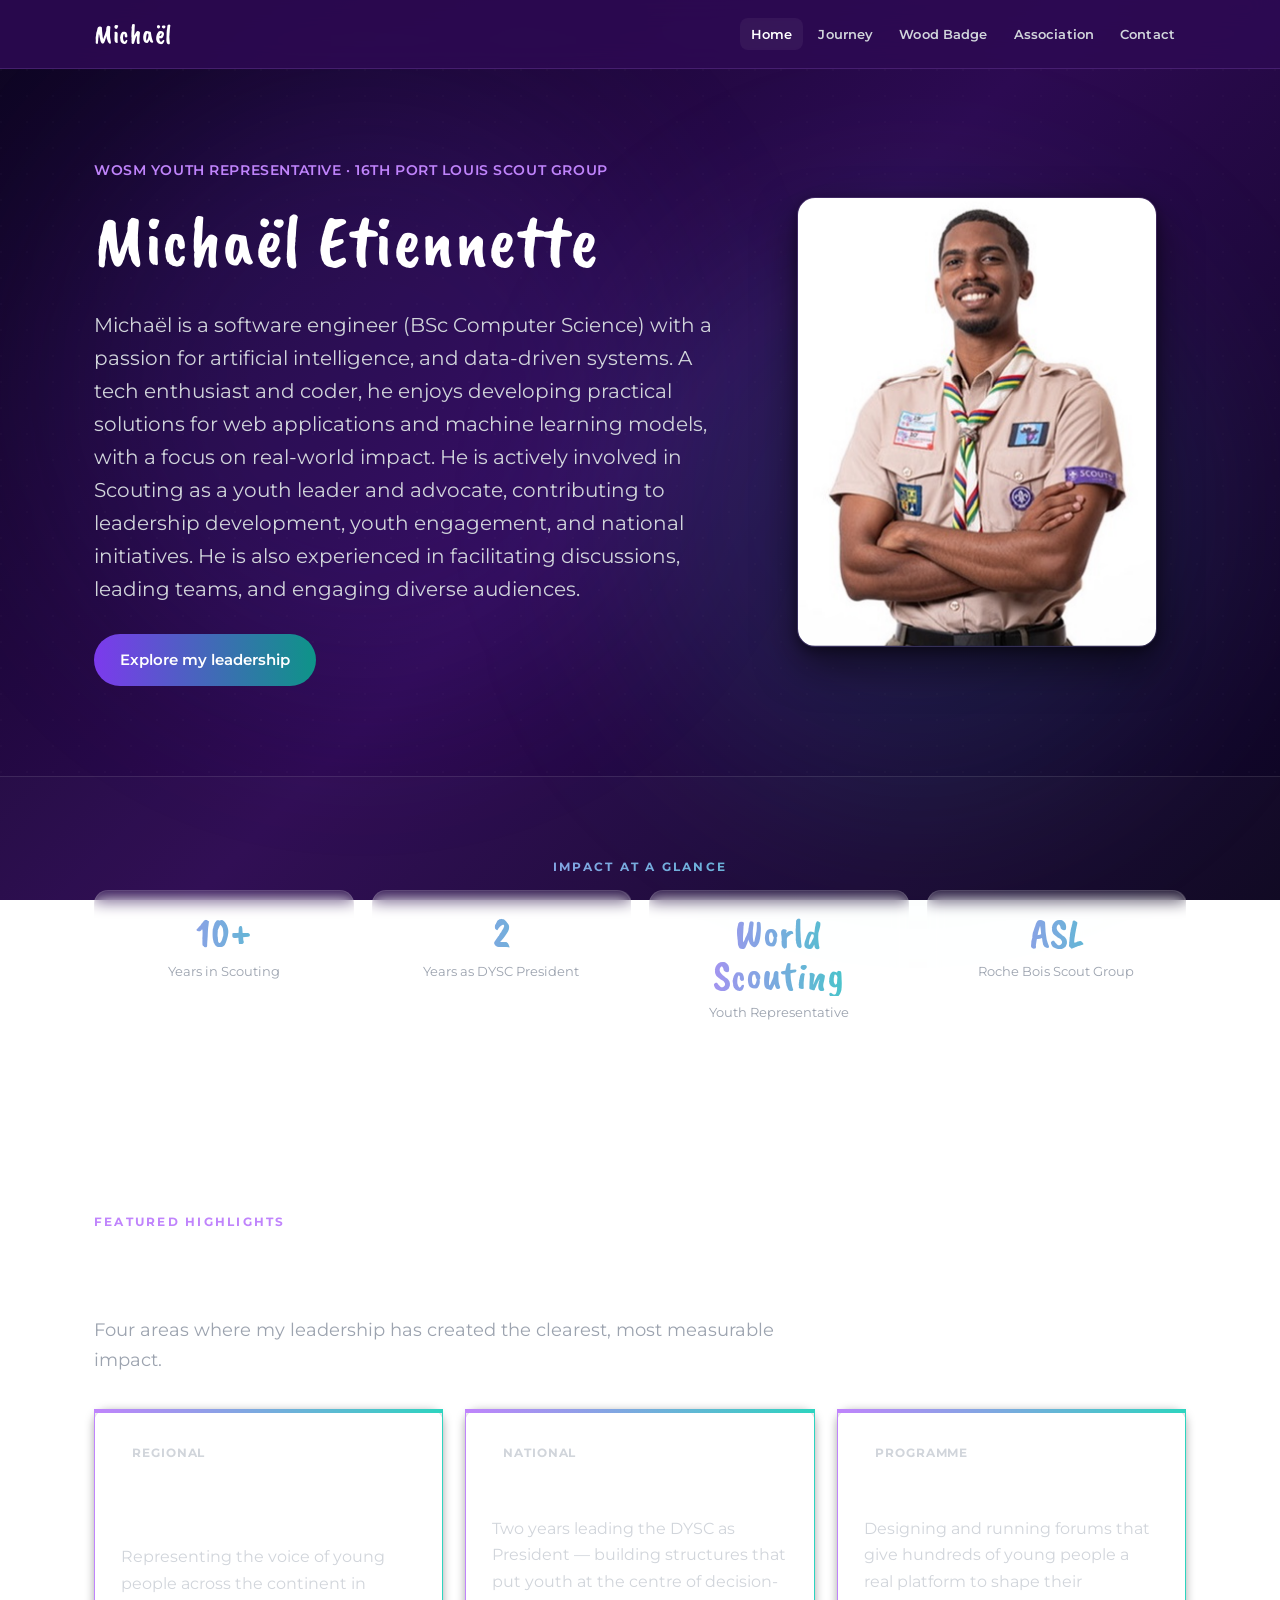
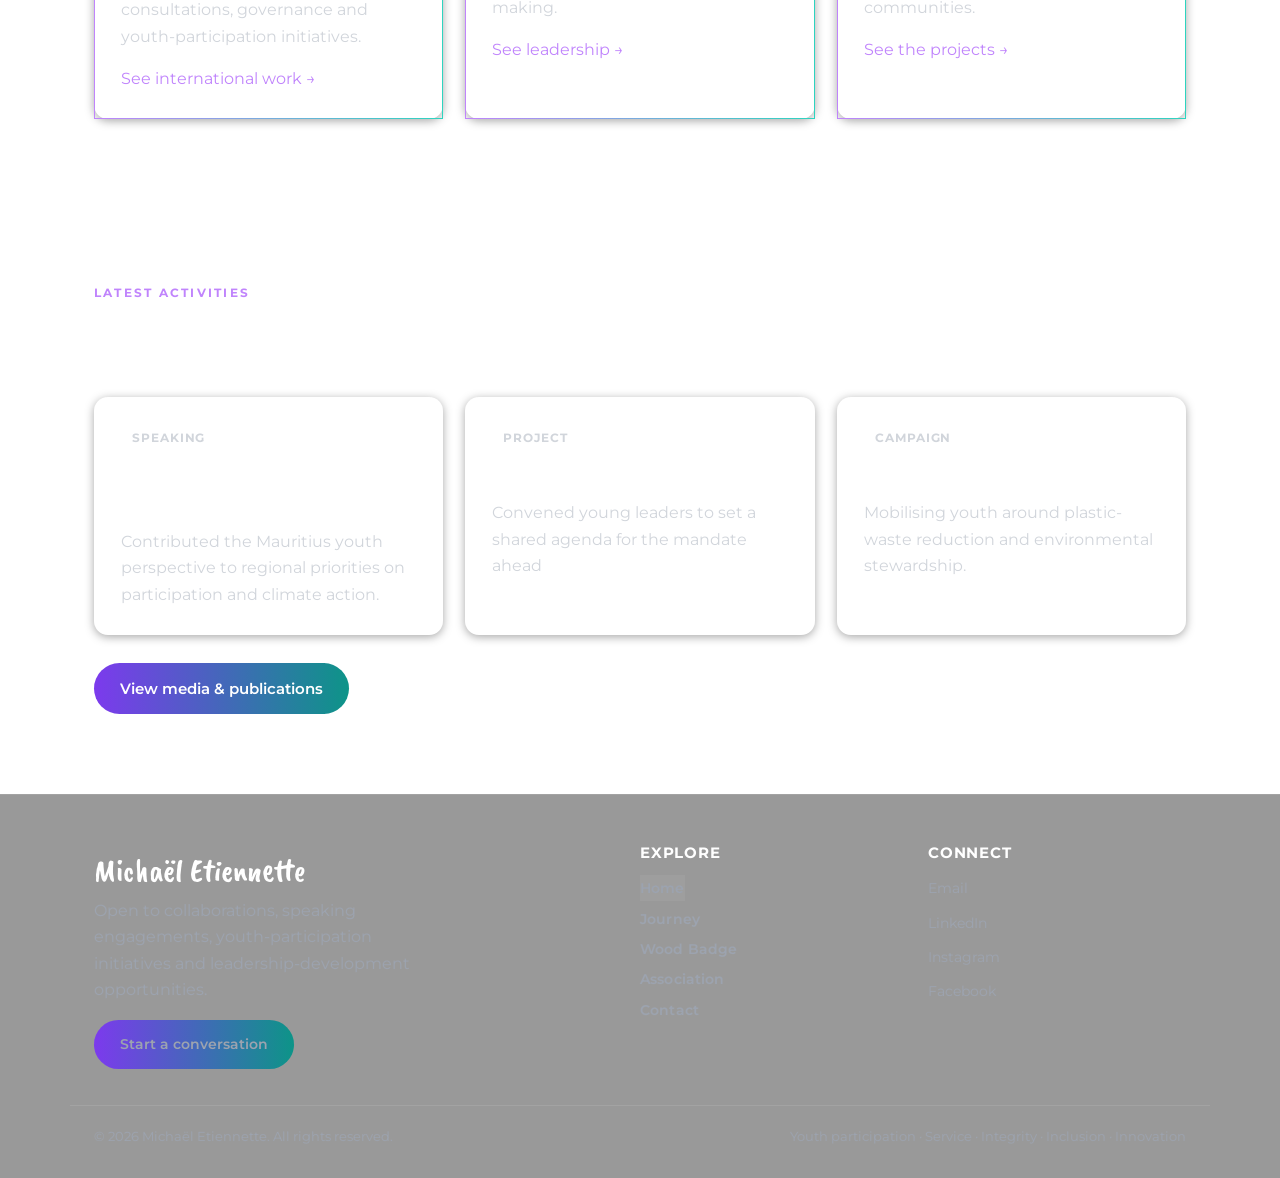
==== commit 36cd4e8a: "Updated information and added photos and evidence" ====
--- a/index.html
+++ b/index.html
@@ -21,8 +21,7 @@
     <div class="hero-text">
       <p class="role reveal">WOSM Youth Representative · 16th Port Louis Scout Group</p>
       <h1 class="reveal">Michaël Etiennette</h1>
-      <p class="mission reveal">A young leader from Mauritius creating impact locally, nationally,
-        regionally and globally — through youth participation, service and innovation.</p>
+      <p class="mission reveal">Michaël is a software engineer (BSc Computer Science) with a passion for artificial intelligence, and data-driven systems. A tech enthusiast and coder, he enjoys developing practical solutions for web applications and machine learning models, with a focus on real-world impact. He is actively involved in Scouting as a youth leader and advocate, contributing to leadership development, youth engagement, and national initiatives. He is also experienced in facilitating discussions, leading teams, and engaging diverse audiences.</p>
       <div class="btn-row reveal">
         <a class="btn btn-gold btn--gold" href="wood-badge.html">Explore my leadership</a>
         <!-- <a class="btn btn--ghost" href="contact.html" style="border-color:#fff;color:#fff;">Get in touch</a> -->
--- a/css/style.css
+++ b/css/style.css
@@ -327,6 +327,22 @@
 .breadcrumb { font-size: .8rem; color: rgba(255,255,255,0.50); margin-bottom: 1rem; letter-spacing: .03em; }
 .breadcrumb a { color: var(--lead-text); }
 
+.photo-placeholder {
+  margin-top: 28px;
+  min-height: 180px;
+  display: flex;
+  flex-direction: column;
+  align-items: center;
+  justify-content: center;
+  gap: 8px;
+  border: 2px dashed rgba(255,255,255,0.35);
+  border-radius: var(--radius);
+  background: rgba(255,255,255,0.04);
+  color: rgba(255,255,255,0.55);
+  font-size: .85rem;
+}
+.photo-placeholder .icon { font-size: 2rem; }
+
 /* ==========================================================================
    Impact dashboard / stat cards
    ========================================================================== */
@@ -555,8 +571,34 @@
 /* ==========================================================================
    Contact
    ========================================================================== */
-.contact-grid { display: grid; gap: 30px; grid-template-columns: 1fr 1fr; }
+.contact-grid { display: grid; gap: 30px; grid-template-columns: repeat(auto-fit, minmax(260px, 1fr)); }
 @media (max-width: 800px){ .contact-grid { grid-template-columns: 1fr; } }
+
+.contact-card {
+  background: var(--glass-bg);
+  backdrop-filter: blur(12px);
+  -webkit-backdrop-filter: blur(12px);
+  border: 1px solid var(--glass-border);
+  border-radius: var(--radius); padding: 26px; box-shadow: var(--shadow-sm);
+  transition: transform .18s ease, box-shadow .18s ease, border-color .18s ease;
+  color: var(--lead-text);
+}
+.contact-card:hover {
+  transform: translateY(-4px) scale(1.01);
+  box-shadow: var(--shadow-md);
+  border-color: var(--glass-border-h);
+}
+.contact-card__icon { font-size: 1.8rem; margin-bottom: 12px; }
+.contact-card h3 { color: #fff; margin-bottom: .35em; }
+.contact-card p { color: var(--lead-text); margin-bottom: 18px; }
+
+.contact-card--photo { padding: 14px; display: flex; flex-direction: column; }
+.contact-card--photo .contact-card__img {
+  width: 100%; aspect-ratio: 4 / 3; object-fit: cover;
+  border-radius: calc(var(--radius) - 8px); display: block; margin-bottom: 14px;
+}
+.contact-card--photo h3 { margin-bottom: .2em; }
+.contact-card--photo p { margin-bottom: 0; }
 .field-input {
   width: 100%; font-family: var(--font-body); font-size: .95rem;
   padding: 13px 15px; border: 1px solid var(--glass-border); border-radius: 10px;
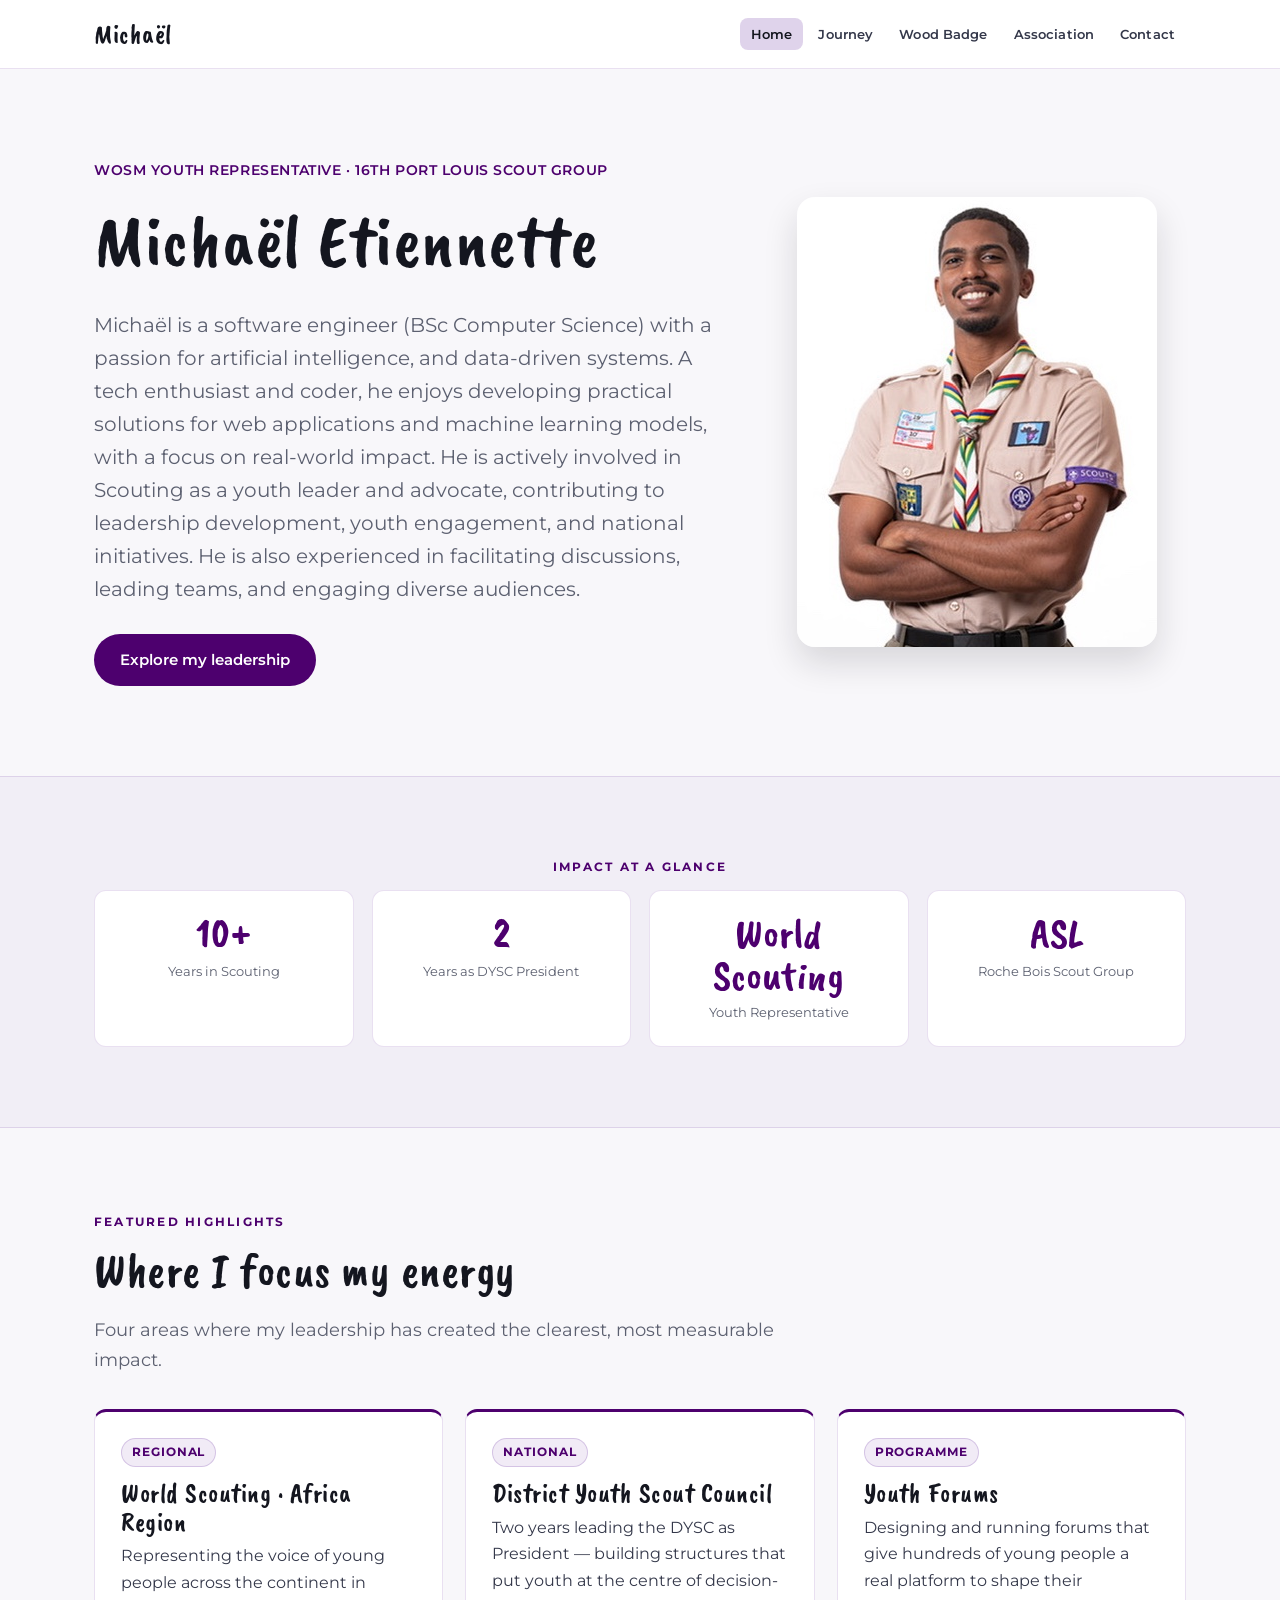
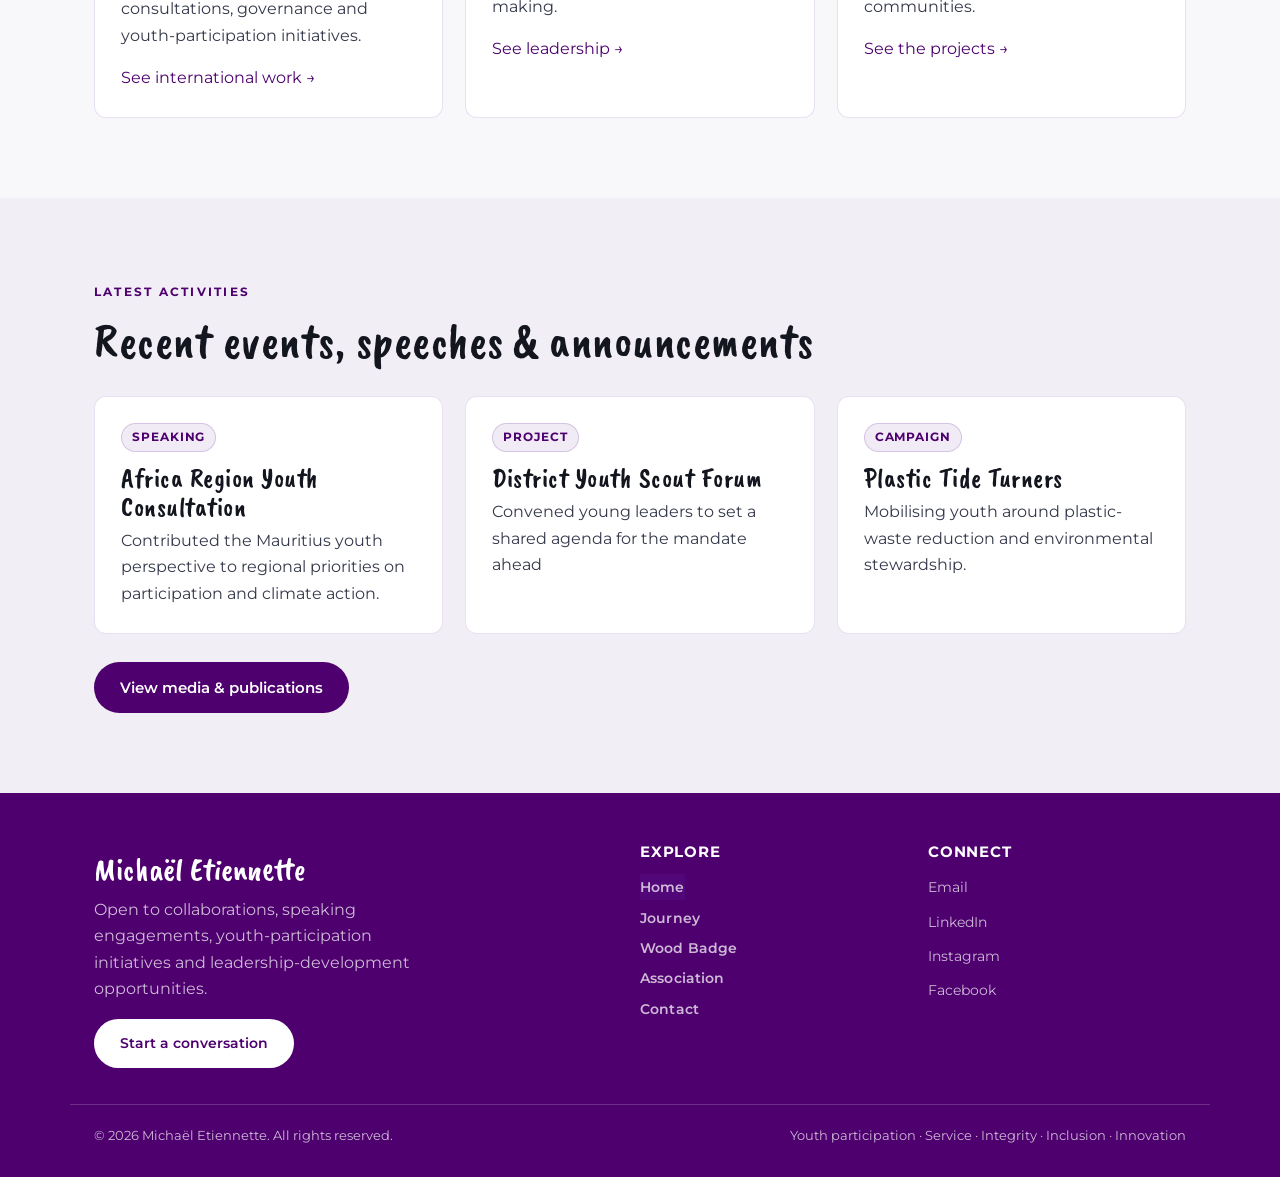
==== commit fa4bdae1: "favicon changes, full rebrand for color accessibility. Rewrote meaningful zafrs" ====
--- a/index.html
+++ b/index.html
@@ -8,6 +8,10 @@
   <link rel="preconnect" href="https://fonts.googleapis.com">
   <link rel="preconnect" href="https://fonts.gstatic.com" crossorigin>
   <link href="https://fonts.googleapis.com/css2?family=Caveat+Brush&family=Montserrat:wght@400;500;600;700;800&display=swap" rel="stylesheet">
+  <link rel="icon" href="/favicon.svg" type="image/svg+xml">
+  <link rel="icon" href="/favicon.ico" sizes="any">
+  <link rel="apple-touch-icon" href="/apple-touch-icon.png">
+  <link rel="manifest" href="/site.webmanifest">
   <link rel="stylesheet" href="css/style.css">
 </head>
 <body>
--- a/css/style.css
+++ b/css/style.css
@@ -1,52 +1,41 @@
 /* ==========================================================================
    Michaël Etiennette — Portfolio
-   Design: Dark glassmorphism (Figma "Creative UI/UX Designer Portfolio" template)
-   Palette: slate-900/purple-900 background · blue-400→purple-400 gradient accent
+   Design: Light editorial, single committed plum accent
    Typography: Caveat Brush (headings) · Montserrat (body) — unchanged
    ========================================================================== */
 
 /* ---- Design tokens ---- */
 :root {
-  /* Scout-inspired dark backgrounds (deep purple-black) */
-  --bg-page:        #0c0520;
-  --bg-mid:         #2d0a52;
-  --glass-bg:       rgba(255,255,255,0.05);
-  --glass-hover:    rgba(255,255,255,0.08);
-  --glass-border:   rgba(255,255,255,0.10);
-  --glass-border-h: rgba(255,255,255,0.22);
-
-  /* Gradient accent: Scout purple → Scout teal */
-  --accent-from:    #c084fc;
-  --accent-to:      #2dd4bf;
-  --btn-from:       #7c3aed;
-  --btn-to:         #0d9488;
-  --btn-hover-from: #6d28d9;
-  --btn-hover-to:   #0f766e;
-
-  /* Purple / teal tokens */
-  --purple:         #7c3aed;
-  --purple-deep:    #4c1d95;
-  --purple-soft:    #c084fc;
-  --indigo:         #818cf8;
-  --indigo-deep:    #6366f1;
-  --sky:            #2dd4bf;   /* Scout teal */
-  --sky-deep:       #0d9488;
-  --gold:           #2dd4bf;   /* teal accent */
+  /* Surfaces — faint plum-tinted neutrals */
+  --bg-page:        #f8f7fa;
+  --surface:         #ffffff;
+  --surface-tint:    #f1eef6;
+  --surface-tint-2:  #e8e2f0;
 
   /* Text */
-  --ink:            #ffffff;
-  --muted:          #9ca3af;
-  --lead-text:      #d1d5db;
-
-  /* Functional */
-  --paper:          #0c0520;
-  --mist:           rgba(255,255,255,0.03);
-  --line:           rgba(255,255,255,0.10);
+  --ink:             #14161f;
+  --body-text:       #34384a;
+  --muted:           #5c6070;
+
+  /* Single committed accent — deep plum, with a lighter tone for tints/borders */
+  --accent:          #4D006E;
+  --accent-hover:    #37004f;
+  --accent-light:    #622599;
+  --accent-soft:     rgba(98,37,153,0.09);
+  --accent-soft-2:   rgba(98,37,153,0.20);
+
+  /* On dark/accent surfaces */
+  --on-accent:       #ffffff;
+  --on-accent-muted: rgba(255,255,255,0.72);
+
+  /* Lines — subtle plum tint, per --accent-light */
+  --line:            rgba(98,37,153,0.14);
+  --line-strong:     rgba(98,37,153,0.32);
 
   --maxw:          1140px;
-  --radius:        14px;
-  --shadow-sm:     0 2px 10px rgba(0,0,0,0.35);
-  --shadow-md:     0 14px 40px rgba(0,0,0,0.55);
+  --radius:        12px;
+  --shadow-sm:     0 1px 3px rgba(20,23,31,0.07);
+  --shadow-md:     0 16px 34px rgba(20,23,31,0.14);
 
   --font-head:     'Caveat Brush', cursive;
   --font-body:     'Montserrat', system-ui, sans-serif;
@@ -59,8 +48,8 @@
 /* ---- Skip link (screen readers / keyboard) ---- */
 .skip-link {
   position: absolute; top: -999px; left: 8px;
-  padding: 10px 18px; border-radius: 0 0 var(--radius) var(--radius);
-  background: var(--btn-from); color: #fff;
+  padding: 10px 18px; border-radius: 0 0 8px 8px;
+  background: var(--accent); color: var(--on-accent);
   font-weight: 700; font-size: .9rem; z-index: 9999;
   text-decoration: none;
 }
@@ -68,7 +57,7 @@
 
 /* ---- Global focus-visible ring ---- */
 :focus-visible {
-  outline: 3px solid var(--accent-to);
+  outline: 3px solid var(--accent);
   outline-offset: 3px;
   border-radius: 4px;
 }
@@ -76,67 +65,41 @@
 .field-input:focus-visible { outline: none; }
 button:focus-visible,
 a:focus-visible { border-radius: 6px; }
+
 body {
   margin: 0;
   font-family: var(--font-body);
-  color: var(--ink);
-  background: linear-gradient(135deg, #0c0520 0%, #2d0a52 50%, #0c0520 100%);
-  background-attachment: fixed;
+  color: var(--body-text);
+  background: var(--bg-page);
   line-height: 1.65;
   font-size: 16px;
   -webkit-font-smoothing: antialiased;
-  position: relative;
-  overflow-x: hidden;
-}
-
-/* Ambient blur blobs — Scout purple + Scout teal */
-body::before {
-  content: "";
-  position: fixed;
-  width: 600px; height: 600px;
-  top: 10%; left: 5%;
-  border-radius: 50%;
-  background: rgba(124,58,237,0.12);
-  filter: blur(90px);
-  pointer-events: none;
-  z-index: 0;
-}
-body::after {
-  content: "";
-  position: fixed;
-  width: 600px; height: 600px;
-  bottom: 10%; right: 5%;
-  border-radius: 50%;
-  background: rgba(45,212,191,0.09);
-  filter: blur(90px);
-  pointer-events: none;
-  z-index: 0;
 }
 
 img { max-width: 100%; display: block; }
-a { color: var(--accent-from); text-decoration: none; }
+a { color: var(--accent); text-decoration: none; }
 a:hover { text-decoration: underline; }
 
 /* ---- Layout helpers ---- */
-.wrap { width: 100%; max-width: var(--maxw); margin: 0 auto; padding: 0 24px; position: relative; z-index: 1; }
+.wrap { width: 100%; max-width: var(--maxw); margin: 0 auto; padding: 0 24px; }
 .section { padding: 80px 0; }
-.section--mist { background: rgba(255,255,255,0.02); }
+.section--mist { background: var(--surface-tint); }
 .section--ink {
-  background: rgba(255,255,255,0.02);
-  border-top: 1px solid var(--glass-border);
-  border-bottom: 1px solid var(--glass-border);
+  background: var(--surface-tint);
+  border-top: 1px solid var(--line);
+  border-bottom: 1px solid var(--line);
 }
 .center { text-align: center; }
 .lead { font-size: 1.15rem; color: var(--muted); max-width: 720px; }
 .center .lead { margin-left: auto; margin-right: auto; }
 
 /* ---- Typography ---- */
-h1, h2, h3, h4 { font-family: var(--font-head); font-weight: 400; line-height: 1.05; margin: 0 0 .4em; letter-spacing: .5px; color: #fff; }
+h1, h2, h3, h4 { font-family: var(--font-head); font-weight: 400; line-height: 1.05; margin: 0 0 .4em; letter-spacing: .5px; color: var(--ink); }
 h1 { font-size: clamp(2.8rem, 6vw, 4.6rem); }
 h2 { font-size: clamp(2.1rem, 4vw, 3rem); }
 h3 { font-size: clamp(1.3rem, 3vw, 1.7rem); }
 h4 { font-size: 1.3rem; }
-p  { margin: 0 0 1rem; color: var(--lead-text); }
+p  { margin: 0 0 1rem; color: var(--body-text); }
 
 .eyebrow {
   font-family: var(--font-body);
@@ -144,15 +107,9 @@
   font-size: .78rem;
   letter-spacing: .18em;
   text-transform: uppercase;
-  color: var(--purple-soft);
+  color: var(--accent);
   margin: 0 0 .8rem;
   display: inline-block;
-}
-.section--ink .eyebrow {
-  background: linear-gradient(to right, var(--accent-from), var(--accent-to));
-  -webkit-background-clip: text;
-  -webkit-text-fill-color: transparent;
-  background-clip: text;
 }
 
 /* ---- Buttons ---- */
@@ -164,54 +121,27 @@
   padding: 13px 26px;
   border-radius: 9999px;
   border: none;
-  background: linear-gradient(to right, var(--btn-from), var(--btn-to));
-  color: #fff;
+  background: var(--accent);
+  color: var(--on-accent);
   cursor: pointer;
   transition: transform .15s ease, box-shadow .15s ease, background .15s ease;
 }
 .btn:hover {
-  background: linear-gradient(to right, var(--btn-hover-from), var(--btn-hover-to));
+  background: var(--accent-hover);
   text-decoration: none;
   transform: translateY(-2px);
   box-shadow: var(--shadow-md);
-  color: #fff;
+  color: var(--on-accent);
 }
 .btn--ghost {
   background: transparent;
-  border: 1px solid rgba(255,255,255,0.20);
-  color: #fff;
+  border: 1px solid var(--line-strong);
+  color: var(--ink);
 }
 .btn--ghost:hover {
-  background: rgba(255,255,255,0.10);
-  color: #fff;
-  border-color: rgba(255,255,255,0.30);
-}
-.btn--gold {
-  background: linear-gradient(to right, var(--btn-from), var(--btn-to));
-  border: none;
-  color: #fff;
-}
-.btn--gold:hover {
-  background: linear-gradient(to right, var(--btn-hover-from), var(--btn-hover-to));
-  color: #fff;
-}
-.btn--indigo {
-  background: linear-gradient(to right, var(--btn-from), var(--btn-to));
-  border: none;
-  color: #fff;
-}
-.btn--indigo:hover {
-  background: linear-gradient(to right, var(--btn-hover-from), var(--btn-hover-to));
-  color: #fff;
-}
-.btn--sky {
-  background: linear-gradient(to right, var(--btn-from), var(--btn-to));
-  border: none;
-  color: #fff;
-}
-.btn--sky:hover {
-  background: linear-gradient(to right, var(--btn-hover-from), var(--btn-hover-to));
-  color: #fff;
+  background: var(--accent-soft);
+  color: var(--ink);
+  border-color: var(--accent);
 }
 .btn-row { display: flex; gap: 14px; flex-wrap: wrap; }
 .center .btn-row { justify-content: center; }
@@ -221,54 +151,40 @@
    ========================================================================== */
 .site-header {
   position: sticky; top: 0; z-index: 100;
-  background: rgba(45,10,82,0.95);
-  border-bottom: 1px solid rgba(192,132,252,0.18);
-}
-@supports (backdrop-filter: blur(1px)) {
-  .site-header {
-    background: rgba(45,10,82,0.88);
-    backdrop-filter: blur(14px);
-    -webkit-backdrop-filter: blur(14px);
-  }
+  background: var(--surface);
+  border-bottom: 1px solid var(--line);
 }
 .nav { display: flex; align-items: center; justify-content: space-between; height: 68px; }
 .brand {
   font-family: var(--font-head);
   font-size: 1.7rem;
-  color: #fff;
+  color: var(--ink);
   letter-spacing: .5px;
 }
 .brand:hover { text-decoration: none; }
-.brand span {
-  background: linear-gradient(to right, var(--accent-from), var(--accent-to));
-  -webkit-background-clip: text;
-  -webkit-text-fill-color: transparent;
-  background-clip: text;
-}
+.brand span { color: var(--accent); }
 
 .nav-links { display: flex; gap: 4px; align-items: center; list-style: none; margin: 0; padding: 0; flex-wrap: wrap; }
 .nav-links a {
-  font-size: .82rem; font-weight: 600; color: var(--lead-text);
+  font-size: .82rem; font-weight: 600; color: var(--body-text);
   padding: 8px 11px; border-radius: 8px; letter-spacing: .01em;
 }
-.nav-links a:hover { background: var(--glass-bg); color: #fff; text-decoration: none; }
-.nav-links a.active { color: #fff; background: var(--glass-bg); }
+.nav-links a:hover { background: var(--accent-soft); color: var(--ink); text-decoration: none; }
+.nav-links a.active { color: var(--ink); background: var(--accent-soft-2); }
 
 .nav-toggle {
   display: none; background: none; border: 0; cursor: pointer;
-  font-size: 1.6rem; color: #fff; line-height: 1;
+  font-size: 1.6rem; color: var(--ink); line-height: 1;
 }
 
 @media (max-width: 940px) {
   .nav-toggle { display: block; }
   .nav-links {
     position: absolute; top: 68px; left: 0; right: 0;
-    background: rgba(20,5,48,0.97);
-    backdrop-filter: blur(12px);
-    -webkit-backdrop-filter: blur(12px);
+    background: var(--surface);
     flex-direction: column; gap: 0;
-    border-bottom: 1px solid var(--glass-border);
-    box-shadow: var(--shadow-sm);
+    border-bottom: 1px solid var(--line);
+    box-shadow: var(--shadow-md);
     max-height: 0; overflow: hidden; transition: max-height .3s ease;
   }
   .nav-links.open { max-height: 80vh; overflow-y: auto; padding: 8px 0; }
@@ -282,50 +198,42 @@
 .hero {
   position: relative;
   background: transparent;
-  color: #fff;
+  color: var(--ink);
   overflow: hidden;
 }
-.hero::after {
-  content: "";
-  position: absolute; inset: 0;
-  background-image: radial-gradient(circle at 1px 1px, rgba(255,255,255,0.04) 1px, transparent 0);
-  background-size: 26px 26px;
-  opacity: .5;
-  pointer-events: none;
-}
-.hero .wrap { position: relative; z-index: 1; padding-top: 90px; padding-bottom: 90px; }
-.hero h1 { color: #fff; }
+.hero .wrap { padding-top: 90px; padding-bottom: 90px; }
+.hero h1 { color: var(--ink); }
 .hero .role {
   font-weight: 600; letter-spacing: .04em;
-  color: var(--accent-from);
+  color: var(--accent);
   text-transform: uppercase; font-size: .9rem; margin-bottom: 1.2rem;
 }
-.hero .mission { font-size: 1.25rem; max-width: 640px; color: var(--lead-text); margin-bottom: 1.8rem; }
+.hero .mission { font-size: 1.25rem; max-width: 640px; color: var(--muted); margin-bottom: 1.8rem; }
 
 /* ==========================================================================
    Page banner (interior pages)
    ========================================================================== */
 .banner {
   position: relative;
-  background-color: var(--bg-mid);
+  background-color: var(--accent);
   background-size: cover;
   background-position: center;
   background-repeat: no-repeat;
-  border-bottom: 1px solid var(--glass-border);
-  color: #fff; padding: 60px 0; min-height: 220px;
+  border-bottom: 1px solid var(--line);
+  color: var(--on-accent); padding: 60px 0; min-height: 220px;
   overflow: hidden;
 }
 .banner::before {
   content: "";
   position: absolute; inset: 0;
-  background: linear-gradient(150deg, rgba(45,10,82,0.82) 0%, rgba(13,148,136,0.28) 100%);
+  background: rgba(45,0,64,0.82);
   pointer-events: none;
 }
 .banner .wrap { position: relative; z-index: 1; }
-.banner h1 { color: #fff; margin-bottom: .2em; }
-.banner p { color: var(--lead-text); max-width: 700px; margin: 0; }
-.breadcrumb { font-size: .8rem; color: rgba(255,255,255,0.50); margin-bottom: 1rem; letter-spacing: .03em; }
-.breadcrumb a { color: var(--lead-text); }
+.banner h1 { color: var(--on-accent); margin-bottom: .2em; }
+.banner p { color: var(--on-accent-muted); max-width: 700px; margin: 0; }
+.breadcrumb { font-size: .8rem; color: rgba(255,255,255,0.55); margin-bottom: 1rem; letter-spacing: .03em; }
+.breadcrumb a { color: var(--on-accent-muted); }
 
 .photo-placeholder {
   margin-top: 28px;
@@ -335,10 +243,10 @@
   align-items: center;
   justify-content: center;
   gap: 8px;
-  border: 2px dashed rgba(255,255,255,0.35);
+  border: 2px dashed var(--line-strong);
   border-radius: var(--radius);
-  background: rgba(255,255,255,0.04);
-  color: rgba(255,255,255,0.55);
+  background: var(--surface-tint);
+  color: var(--muted);
   font-size: .85rem;
 }
 .photo-placeholder .icon { font-size: 2rem; }
@@ -348,34 +256,22 @@
    ========================================================================== */
 .stat-grid { display: grid; grid-template-columns: repeat(auto-fit, minmax(170px, 1fr)); gap: 18px; }
 .stat {
-  background: var(--glass-bg);
-  border: 1px solid var(--glass-border);
-  backdrop-filter: blur(8px);
-  -webkit-backdrop-filter: blur(8px);
+  background: var(--surface);
+  border: 1px solid var(--line);
   border-radius: var(--radius); padding: 22px 20px; text-align: center;
 }
 .stat .num {
   font-family: var(--font-head);
   font-size: 2.6rem; line-height: 1;
-  background: linear-gradient(to right, var(--accent-from), var(--accent-to));
-  -webkit-background-clip: text;
-  -webkit-text-fill-color: transparent;
-  background-clip: text;
+  color: var(--accent);
 }
 .stat .label { font-size: .82rem; color: var(--muted); margin-top: 6px; }
 
-/* stat variant on light backgrounds — now same glass treatment */
 .stat--light {
-  background: var(--glass-bg);
-  border: 1px solid var(--glass-border);
-  box-shadow: var(--shadow-sm);
-}
-.stat--light .num {
-  background: linear-gradient(to right, var(--accent-from), var(--accent-to));
-  -webkit-background-clip: text;
-  -webkit-text-fill-color: transparent;
-  background-clip: text;
-}
+  background: var(--surface);
+  border: 1px solid var(--line);
+}
+.stat--light .num { color: var(--accent); }
 .stat--light .label { color: var(--muted); }
 
 /* ==========================================================================
@@ -386,49 +282,41 @@
 .grid-3 { grid-template-columns: repeat(auto-fit, minmax(260px, 1fr)); }
 
 .card {
-  background: var(--glass-bg);
-  backdrop-filter: blur(12px);
-  -webkit-backdrop-filter: blur(12px);
-  border: 1px solid var(--glass-border);
-  border-radius: var(--radius); padding: 26px; box-shadow: var(--shadow-sm);
+  background: var(--surface);
+  border: 1px solid var(--line);
+  border-radius: var(--radius); padding: 26px;
   transition: transform .18s ease, box-shadow .18s ease, border-color .18s ease;
-  color: var(--lead-text);
+  color: var(--body-text);
 }
 .card:hover {
-  transform: translateY(-4px) scale(1.01);
+  transform: translateY(-4px);
   box-shadow: var(--shadow-md);
-  border-color: var(--glass-border-h);
-}
-.card h3 { color: #fff; margin-bottom: .25em; }
-.card p { color: var(--lead-text); }
-.card a { color: var(--accent-from); }
+  border-color: var(--line-strong);
+}
+.card h3 { color: var(--ink); margin-bottom: .25em; }
+.card p { color: var(--body-text); }
+.card a { color: var(--accent); }
 .card .tag {
   display: inline-block; font-size: .72rem; font-weight: 700; letter-spacing: .08em;
-  text-transform: uppercase; color: var(--lead-text);
-  background: rgba(255,255,255,0.10);
-  border: 1px solid rgba(255,255,255,0.20);
+  text-transform: uppercase; color: var(--accent);
+  background: var(--accent-soft);
+  border: 1px solid var(--accent-soft-2);
   padding: 4px 10px; border-radius: 9999px; margin-bottom: 12px;
 }
 .card p:last-child { margin-bottom: 0; }
 
-/* feature card — gradient top border */
-.feature {
-  border-top: 4px solid;
-  border-image: linear-gradient(to right, var(--accent-from), var(--accent-to)) 1;
-}
+/* feature card — single-color top border */
+.feature { border-top: 3px solid var(--accent); }
 
 /* ==========================================================================
    Value chips
    ========================================================================== */
 .chips { display: flex; flex-wrap: wrap; gap: 12px; }
 .chip {
-  background: var(--glass-bg);
-  backdrop-filter: blur(6px);
-  -webkit-backdrop-filter: blur(6px);
-  border: 1px solid var(--glass-border);
+  background: var(--surface);
+  border: 1px solid var(--line);
   border-radius: 9999px;
-  padding: 10px 20px; font-weight: 600; font-size: .92rem; color: #fff;
-  box-shadow: var(--shadow-sm);
+  padding: 10px 20px; font-weight: 600; font-size: .92rem; color: var(--ink);
 }
 
 /* ==========================================================================
@@ -438,49 +326,46 @@
 .timeline::before {
   content: ""; position: absolute; left: 18px; top: 8px; bottom: 8px;
   width: 3px;
-  background: linear-gradient(to bottom, var(--accent-from), var(--accent-to));
+  background: var(--accent);
   border-radius: 3px;
 }
 .tl-item { position: relative; padding: 0 0 34px 56px; }
 .tl-item::before {
   content: ""; position: absolute; left: 9px; top: 4px;
   width: 21px; height: 21px; border-radius: 50%;
-  background: var(--glass-bg);
-  backdrop-filter: blur(4px);
-  border: 4px solid var(--accent-from);
-}
-.tl-item:hover::before { border-color: var(--accent-to); }
-.tl-item .when { font-weight: 700; color: var(--accent-from); font-size: .85rem; letter-spacing: .04em; text-transform: uppercase; }
-.tl-item h3 { margin: 2px 0 .3em; color: #fff; }
+  background: var(--surface);
+  border: 4px solid var(--accent);
+}
+.tl-item:hover::before { border-color: var(--accent-hover); }
+.tl-item .when { font-weight: 700; color: var(--accent); font-size: .85rem; letter-spacing: .04em; text-transform: uppercase; }
+.tl-item h3 { margin: 2px 0 .3em; color: var(--ink); }
 .tl-item p { color: var(--muted); }
 
 /* ==========================================================================
    Phase / structured detail blocks (Scouting journey, projects, modules)
    ========================================================================== */
 .detail-block {
-  background: var(--glass-bg);
-  backdrop-filter: blur(12px);
-  -webkit-backdrop-filter: blur(12px);
-  border: 1px solid var(--glass-border);
+  background: var(--surface);
+  border: 1px solid var(--line);
   border-radius: var(--radius);
-  box-shadow: var(--shadow-sm); margin-bottom: 22px; overflow: hidden;
+  margin-bottom: 22px; overflow: hidden;
 }
 .detail-block > summary {
   list-style: none; cursor: pointer; padding: 22px 26px;
   display: flex; align-items: center; justify-content: space-between; gap: 16px;
 }
 .detail-block > summary::-webkit-details-marker { display: none; }
-.detail-block > summary h3 { margin: 0; color: #fff; }
+.detail-block > summary h3 { margin: 0; color: var(--ink); }
 .detail-block > summary .sub { font-size: .85rem; color: var(--muted); font-weight: 600; }
-.detail-block > summary .chev { font-size: 1.4rem; color: var(--purple-soft); transition: transform .2s ease; }
+.detail-block > summary .chev { font-size: 1.4rem; color: var(--accent); transition: transform .2s ease; }
 .detail-block[open] > summary .chev { transform: rotate(45deg); }
-.detail-body { padding: 0 26px 26px; border-top: 1px solid var(--glass-border); }
+.detail-body { padding: 0 26px 26px; border-top: 1px solid var(--line); }
 .detail-body .field { margin-top: 16px; }
 .detail-body .field-label {
   font-weight: 700; font-size: .78rem; letter-spacing: .08em; text-transform: uppercase;
-  color: var(--accent-from); margin-bottom: 3px;
-}
-.detail-body p { color: var(--lead-text); }
+  color: var(--accent); margin-bottom: 3px;
+}
+.detail-body p { color: var(--body-text); }
 
 /* sub-grid of labelled fields */
 .field-grid { display: grid; gap: 16px; grid-template-columns: repeat(auto-fit, minmax(240px, 1fr)); margin-top: 16px; }
@@ -489,16 +374,14 @@
    Case study callout
    ========================================================================== */
 .casestudy {
-  background: var(--glass-bg);
-  backdrop-filter: blur(12px);
-  -webkit-backdrop-filter: blur(12px);
-  border: 1px solid var(--glass-border);
+  background: var(--surface);
+  border: 1px solid var(--line);
   border-radius: var(--radius);
   padding: 38px; display: grid; gap: 22px;
   grid-template-columns: repeat(auto-fit, minmax(220px, 1fr));
 }
-.casestudy h3 { color: #fff; grid-column: 1 / -1; }
-.casestudy .cs-field .field-label { color: var(--accent-from); }
+.casestudy h3 { color: var(--ink); grid-column: 1 / -1; }
+.casestudy .cs-field .field-label { color: var(--accent); }
 
 /* ==========================================================================
    Cluster tabs (Wood Badge)
@@ -507,16 +390,16 @@
 .tab-btn {
   font-family: var(--font-body); font-weight: 600; font-size: .9rem;
   padding: 10px 18px; border-radius: 9999px; cursor: pointer;
-  background: var(--glass-bg);
-  border: 1px solid var(--glass-border);
-  color: var(--lead-text);
+  background: var(--surface);
+  border: 1px solid var(--line);
+  color: var(--body-text);
   transition: all .15s ease;
 }
-.tab-btn:hover { border-color: var(--accent-from); color: #fff; }
+.tab-btn:hover { border-color: var(--accent); color: var(--ink); }
 .tab-btn.active {
-  background: linear-gradient(to right, var(--btn-from), var(--btn-to));
-  border-color: transparent;
-  color: #fff;
+  background: var(--accent);
+  border-color: var(--accent);
+  color: var(--on-accent);
 }
 .tab-panel { display: none; }
 .tab-panel.active { display: block; }
@@ -529,19 +412,19 @@
 .gphoto {
   position: relative; border-radius: var(--radius); overflow: hidden;
   aspect-ratio: 4 / 3;
-  background: var(--glass-bg);
-  box-shadow: var(--shadow-sm);
+  background: var(--surface-tint);
+  border: 1px solid var(--line);
 }
 .gphoto .ph {
   width: 100%; height: 100%;
   display: flex; align-items: center; justify-content: center;
-  background: linear-gradient(150deg, var(--btn-from), var(--purple-deep));
-  color: rgba(255,255,255,.5); font-family: var(--font-head); font-size: 2rem;
+  background: var(--accent-soft-2);
+  color: var(--accent); font-family: var(--font-head); font-size: 2rem;
 }
 .gphoto img { width: 100%; height: 100%; object-fit: cover; }
 .gphoto .cap {
   position: absolute; left: 0; right: 0; bottom: 0;
-  background: linear-gradient(transparent, rgba(15,23,42,.92));
+  background: linear-gradient(transparent, rgba(0,0,0,.80));
   color: #fff; padding: 30px 16px 14px; font-size: .85rem; line-height: 1.4;
 }
 
@@ -551,21 +434,19 @@
 .res-list { display: grid; gap: 14px; }
 .res-item {
   display: flex; align-items: center; gap: 18px;
-  background: var(--glass-bg);
-  backdrop-filter: blur(8px);
-  -webkit-backdrop-filter: blur(8px);
-  border: 1px solid var(--glass-border);
+  background: var(--surface);
+  border: 1px solid var(--line);
   border-radius: var(--radius);
-  padding: 18px 22px; box-shadow: var(--shadow-sm);
+  padding: 18px 22px;
 }
 .res-item .ic {
   flex: 0 0 46px; height: 46px; border-radius: 12px;
-  background: rgba(96,165,250,0.15);
-  color: var(--accent-from);
+  background: var(--accent-soft);
+  color: var(--accent);
   display: flex; align-items: center; justify-content: center; font-size: 1.3rem;
 }
 .res-item .meta { flex: 1; }
-.res-item .meta h4 { margin: 0 0 2px; font-family: var(--font-body); font-weight: 700; font-size: 1rem; color: #fff; }
+.res-item .meta h4 { margin: 0 0 2px; font-family: var(--font-body); font-weight: 700; font-size: 1rem; color: var(--ink); }
 .res-item .meta p { margin: 0; font-size: .85rem; color: var(--muted); }
 
 /* ==========================================================================
@@ -575,81 +456,75 @@
 @media (max-width: 800px){ .contact-grid { grid-template-columns: 1fr; } }
 
 .contact-card {
-  background: var(--glass-bg);
-  backdrop-filter: blur(12px);
-  -webkit-backdrop-filter: blur(12px);
-  border: 1px solid var(--glass-border);
-  border-radius: var(--radius); padding: 26px; box-shadow: var(--shadow-sm);
+  background: var(--surface);
+  border: 1px solid var(--line);
+  border-radius: var(--radius); padding: 26px;
   transition: transform .18s ease, box-shadow .18s ease, border-color .18s ease;
-  color: var(--lead-text);
+  color: var(--body-text);
 }
 .contact-card:hover {
-  transform: translateY(-4px) scale(1.01);
+  transform: translateY(-4px);
   box-shadow: var(--shadow-md);
-  border-color: var(--glass-border-h);
+  border-color: var(--line-strong);
 }
 .contact-card__icon { font-size: 1.8rem; margin-bottom: 12px; }
-.contact-card h3 { color: #fff; margin-bottom: .35em; }
-.contact-card p { color: var(--lead-text); margin-bottom: 18px; }
+.contact-card h3 { color: var(--ink); margin-bottom: .35em; }
+.contact-card p { color: var(--body-text); margin-bottom: 18px; }
 
 .contact-card--photo { padding: 14px; display: flex; flex-direction: column; }
 .contact-card--photo .contact-card__img {
   width: 100%; aspect-ratio: 4 / 3; object-fit: cover;
-  border-radius: calc(var(--radius) - 8px); display: block; margin-bottom: 14px;
+  border-radius: calc(var(--radius) - 6px); display: block; margin-bottom: 14px;
 }
 .contact-card--photo h3 { margin-bottom: .2em; }
 .contact-card--photo p { margin-bottom: 0; }
 .field-input {
   width: 100%; font-family: var(--font-body); font-size: .95rem;
-  padding: 13px 15px; border: 1px solid var(--glass-border); border-radius: 10px;
-  background: var(--glass-bg);
-  backdrop-filter: blur(6px);
-  color: #fff; margin-bottom: 14px;
+  padding: 13px 15px; border: 1px solid var(--line); border-radius: 10px;
+  background: var(--surface);
+  color: var(--ink); margin-bottom: 14px;
 }
 .field-input::placeholder { color: var(--muted); }
-.field-input:focus { outline: 2px solid var(--accent-from); border-color: var(--accent-from); }
+.field-input:focus { outline: 2px solid var(--accent); border-color: var(--accent); }
 textarea.field-input { resize: vertical; min-height: 130px; }
 .social-row { display: flex; flex-direction: column; gap: 12px; }
 .social-link {
   display: flex; align-items: center; gap: 14px; padding: 14px 18px;
-  border: 1px solid var(--glass-border); border-radius: var(--radius);
-  background: var(--glass-bg);
-  backdrop-filter: blur(8px);
-  -webkit-backdrop-filter: blur(8px);
-  font-weight: 600; box-shadow: var(--shadow-sm); color: #fff;
+  border: 1px solid var(--line); border-radius: var(--radius);
+  background: var(--surface);
+  font-weight: 600; color: var(--ink);
 }
 .social-link { transition: transform .15s ease, border-color .15s ease; }
-.social-link:hover { text-decoration: none; border-color: var(--accent-from); transform: translateX(4px); }
+.social-link:hover { text-decoration: none; border-color: var(--accent); transform: translateX(4px); }
 .form-note { font-size: .82rem; color: var(--muted); margin-top: 6px; }
 
 /* ==========================================================================
    Footer
    ========================================================================== */
 .site-footer {
-  background: rgba(0,0,0,0.40);
-  backdrop-filter: blur(12px);
-  -webkit-backdrop-filter: blur(12px);
-  border-top: 1px solid var(--glass-border);
-  color: var(--muted); padding: 50px 0 30px;
+  background: var(--accent);
+  border-top: 1px solid var(--accent);
+  color: var(--on-accent-muted); padding: 50px 0 30px;
 }
 .footer-grid { display: grid; gap: 30px; grid-template-columns: 2fr 1fr 1fr; }
 @media (max-width: 760px){ .footer-grid { grid-template-columns: 1fr; } }
-.site-footer h4 { color: #fff; font-family: var(--font-body); font-weight: 700; font-size: .95rem; letter-spacing: .05em; text-transform: uppercase; margin-bottom: 14px; }
-.site-footer a { color: var(--muted); font-size: .9rem; }
-.site-footer a:hover { color: var(--accent-from); text-decoration: none; }
-.site-footer p { color: var(--muted); }
+.site-footer h4 { color: var(--on-accent); font-family: var(--font-body); font-weight: 700; font-size: .95rem; letter-spacing: .05em; text-transform: uppercase; margin-bottom: 14px; }
+.site-footer a { color: var(--on-accent-muted); font-size: .9rem; }
+.site-footer a:hover { color: var(--on-accent); text-decoration: none; }
+.site-footer p { color: var(--on-accent-muted); }
+.site-footer .btn { background: var(--on-accent); color: var(--accent); }
+.site-footer .btn:hover { background: var(--on-accent-muted); color: var(--accent); }
 .footer-links { list-style: none; margin: 0; padding: 0; display: grid; gap: 8px; }
-.footer-brand { font-family: var(--font-head); font-size: 2rem; color: #fff; }
-.footer-bottom { border-top: 1px solid var(--glass-border); margin-top: 36px; padding-top: 20px; font-size: .8rem; color: var(--muted); display: flex; justify-content: space-between; flex-wrap: wrap; gap: 10px; }
+.footer-brand { font-family: var(--font-head); font-size: 2rem; color: var(--on-accent); }
+.footer-bottom { border-top: 1px solid rgba(255,255,255,0.18); margin-top: 36px; padding-top: 20px; font-size: .8rem; color: var(--on-accent-muted); display: flex; justify-content: space-between; flex-wrap: wrap; gap: 10px; }
 
 /* footer nav-links override (inside footer, different context) */
 .site-footer .nav-links {
   position: static; background: transparent; flex-direction: column;
   max-height: none; overflow: visible; padding: 0; border: none; box-shadow: none;
-  backdrop-filter: none;
-}
-.site-footer .nav-links a { color: var(--muted); padding: 4px 0; border-radius: 0; font-size: .9rem; }
-.site-footer .nav-links a:hover { color: var(--accent-from); background: transparent; }
+}
+.site-footer .nav-links a { color: var(--on-accent-muted); padding: 4px 0; border-radius: 0; font-size: .9rem; }
+.site-footer .nav-links a:hover { color: var(--on-accent); background: transparent; }
 
 /* ==========================================================================
    Utilities & reveal animation
@@ -667,17 +542,17 @@
 .split { display: grid; gap: 40px; grid-template-columns: 1fr 1fr; align-items: center; }
 @media (max-width: 820px){ .split { grid-template-columns: 1fr; } }
 .portrait-ph {
-  aspect-ratio: 4/5; border-radius: var(--radius); box-shadow: var(--shadow-md);
-  background: linear-gradient(150deg, var(--btn-from), var(--purple-deep));
+  aspect-ratio: 4/5; border-radius: var(--radius);
+  background: var(--accent-soft-2);
   display: flex; align-items: center; justify-content: center;
-  color: rgba(255,255,255,.4); font-family: var(--font-head); font-size: 2.4rem; text-align: center; padding: 20px;
+  color: var(--accent); font-family: var(--font-head); font-size: 2.4rem; text-align: center; padding: 20px;
 }
 
 /* ==========================================================================
    Scout Method — interactive radial diagram
    ========================================================================== */
 .scout-method { margin: 8px 0 4px; }
-.sm-intro { color: var(--lead-text); max-width: 720px; margin: 0 auto 8px; text-align: center; }
+.sm-intro { color: var(--muted); max-width: 720px; margin: 0 auto 8px; text-align: center; }
 .sm-foot { color: var(--muted); font-size: .85rem; max-width: 720px; margin: 18px auto 0; text-align: center; }
 
 .sm-diagram {
@@ -690,58 +565,56 @@
 
 /* SVG spokes + ring */
 .sm-lines { position: absolute; inset: 0; width: 100%; height: 100%; overflow: visible; }
-.sm-ring { fill: none; stroke: rgba(255,255,255,0.15); stroke-width: 2; stroke-dasharray: 4 7; opacity: .7; }
+.sm-ring { fill: none; stroke: var(--line-strong); stroke-width: 2; stroke-dasharray: 4 7; opacity: .8; }
 .sm-spoke {
-  stroke: rgba(255,255,255,0.15); stroke-width: 2; transition: stroke .25s ease, stroke-width .25s ease;
-}
-.sm-spoke.active { stroke: var(--accent-from); stroke-width: 4; }
-.sm-spoke.glow   { stroke: var(--accent-to); stroke-width: 3; }
+  stroke: var(--line-strong); stroke-width: 2; transition: stroke .25s ease, stroke-width .25s ease;
+}
+.sm-spoke.active { stroke: var(--accent); stroke-width: 4; }
+.sm-spoke.glow   { stroke: var(--accent); stroke-width: 3; opacity: .6; }
 
 /* central hub */
 .sm-hub {
   position: absolute; left: 50%; top: 50%; transform: translate(-50%, -50%);
   width: 34%; aspect-ratio: 1/1; border-radius: 50%; cursor: pointer;
-  border: none; color: #fff; font-family: var(--font-body);
-  background: radial-gradient(circle at 35% 30%, var(--btn-from), var(--purple-deep));
-  box-shadow: 0 10px 30px rgba(0,0,0,.45), inset 0 0 0 4px rgba(255,255,255,.12);
+  border: none; color: var(--on-accent); font-family: var(--font-body);
+  background: var(--accent);
+  box-shadow: var(--shadow-md);
   display: flex; flex-direction: column; align-items: center; justify-content: center;
   transition: transform .2s ease, box-shadow .2s ease, opacity .2s ease;
   z-index: 3; padding: 6px;
 }
 .sm-hub:hover { transform: translate(-50%, -50%) scale(1.04); }
-.sm-hub.all { box-shadow: 0 0 0 6px rgba(96,165,250,0.30), 0 10px 30px rgba(0,0,0,.4); }
+.sm-hub.all { box-shadow: 0 0 0 6px var(--accent-soft-2), var(--shadow-md); }
 .sm-hub.dimmed { opacity: .85; }
-.sm-hub-title { font-family: var(--font-head); font-size: clamp(1.2rem, 4.4vw, 1.9rem); line-height: 1; }
-.sm-hub-sub { font-size: clamp(.5rem, 1.7vw, .68rem); letter-spacing: .04em; text-transform: uppercase; color: var(--accent-from); margin-top: 4px; }
+.sm-hub-title { font-family: var(--font-head); font-size: clamp(1.2rem, 4.4vw, 1.9rem); color: var(--on-accent); line-height: 1; }
+.sm-hub-sub { font-size: clamp(.5rem, 1.7vw, .68rem); letter-spacing: .04em; text-transform: uppercase; color: var(--on-accent-muted); margin-top: 4px; }
 
 /* element nodes */
 .sm-nodes { position: absolute; inset: 0; z-index: 2; }
 .sm-node {
   position: absolute; transform: translate(-50%, -50%);
   width: 23%; aspect-ratio: 1/1; border-radius: 50%; cursor: pointer;
-  border: 3px solid var(--btn-from);
-  background: var(--glass-bg);
-  backdrop-filter: blur(8px);
-  color: #fff;
+  border: 3px solid var(--line-strong);
+  background: var(--surface);
+  color: var(--ink);
   font-family: var(--font-body); padding: 4px;
   display: flex; flex-direction: column; align-items: center; justify-content: center;
-  box-shadow: var(--shadow-sm);
   transition: transform .2s ease, box-shadow .2s ease, background .2s ease, border-color .2s ease, color .2s ease;
 }
-.sm-node:hover { transform: translate(-50%, -50%) scale(1.08); box-shadow: var(--shadow-md); border-color: var(--accent-from); }
+.sm-node:hover { transform: translate(-50%, -50%) scale(1.08); box-shadow: var(--shadow-md); border-color: var(--accent); }
 .sm-node.active {
-  background: linear-gradient(135deg, var(--btn-from), var(--btn-to));
-  color: #fff; border-color: var(--accent-from);
+  background: var(--accent);
+  color: var(--on-accent); border-color: var(--accent);
   transform: translate(-50%, -50%) scale(1.12); box-shadow: var(--shadow-md);
 }
-.sm-node.glow { border-color: var(--accent-from); box-shadow: 0 0 0 4px rgba(96,165,250,0.22), var(--shadow-sm); }
+.sm-node.glow { border-color: var(--accent); box-shadow: 0 0 0 4px var(--accent-soft), var(--shadow-sm); }
 .sm-node-num {
   font-family: var(--font-head); font-size: clamp(.7rem, 2.4vw, 1rem); line-height: 1;
-  color: var(--accent-from);
-  background: var(--purple-deep); border-radius: 9999px;
+  color: var(--accent);
+  background: var(--accent-soft); border-radius: 9999px;
   padding: 1px 8px; margin-bottom: 3px; min-width: 22px;
 }
-.sm-node.active .sm-node-num { background: rgba(255,255,255,0.20); color: #fff; }
+.sm-node.active .sm-node-num { background: rgba(255,255,255,0.22); color: var(--on-accent); }
 .sm-node-title { font-size: clamp(.5rem, 1.7vw, .72rem); font-weight: 700; line-height: 1.1; text-align: center; }
 
 /* detail panel */
@@ -749,30 +622,24 @@
 .sm-detail.in .sm-detail-card { animation: smPop .25s ease; }
 .sm-detail-card {
   position: relative;
-  background: var(--glass-bg);
-  backdrop-filter: blur(12px);
-  -webkit-backdrop-filter: blur(12px);
-  border: 1px solid var(--glass-border);
-  color: var(--lead-text);
+  background: var(--surface);
+  color: var(--body-text);
   border-radius: var(--radius); padding: 26px 28px; box-shadow: var(--shadow-md);
-  border-left: 5px solid var(--accent-from);
-}
-.sm-detail-card h3 { color: #fff; margin: 6px 0 .4em; }
-.sm-detail-card p { margin: 0; color: var(--lead-text); }
+}
+.sm-detail-card h3 { color: var(--ink); margin: 6px 0 .4em; }
+.sm-detail-card p { margin: 0; color: var(--body-text); }
 .sm-num {
   display: inline-block; font-family: var(--font-head); font-size: 1rem;
-  background: linear-gradient(to right, var(--accent-from), var(--accent-to));
-  -webkit-background-clip: text;
-  -webkit-text-fill-color: transparent;
-  background-clip: text;
+  color: var(--accent);
+  background: var(--accent-soft);
   border-radius: 9999px; padding: 2px 14px; letter-spacing: .05em;
 }
 .sm-close {
-  position: absolute; top: 14px; right: 14px; background: rgba(255,255,255,.10); color: #fff;
+  position: absolute; top: 14px; right: 14px; background: var(--surface-tint-2); color: var(--ink);
   border: none; border-radius: 9999px; padding: 6px 14px; font-family: var(--font-body);
   font-size: .8rem; font-weight: 600; cursor: pointer; transition: background .15s ease;
 }
-.sm-close:hover { background: rgba(255,255,255,.20); }
+.sm-close:hover { background: var(--line-strong); }
 @keyframes smPop { from { opacity: 0; transform: translateY(8px); } to { opacity: 1; transform: none; } }
 
 @media (max-width: 480px) {
@@ -812,18 +679,18 @@
   align-items: center;
   gap: 8px;
   padding: 10px 14px;
-  background: rgba(96,165,250,0.08);
-  border: 1px solid rgba(96,165,250,0.20);
+  background: var(--accent-soft);
+  border: 1px solid var(--accent-soft-2);
   border-radius: 12px;
   text-decoration: none;
-  color: var(--accent-from);
+  color: var(--accent);
   font-weight: 600;
   transition: all .2s ease;
 }
 
 .doc-card:hover {
   transform: translateY(-2px);
-  background: rgba(96,165,250,0.15);
+  background: var(--accent-soft-2);
   text-decoration: none;
 }
 
@@ -833,7 +700,7 @@
 
 .supporting-docs h4 {
   margin-bottom: 10px;
-  color: var(--accent-from);
+  color: var(--accent);
   font-size: 0.95rem;
 }
 
@@ -844,26 +711,26 @@
 
 .field {
   padding: 18px;
-  border-radius: 16px;
-  background: rgba(255,255,255,0.03);
-  border: 1px solid var(--glass-border);
+  border-radius: 14px;
+  background: var(--surface-tint);
+  border: 1px solid var(--line);
 }
 
 .field-label {
   font-weight: 700;
   margin-bottom: 8px;
-  color: var(--accent-from);
+  color: var(--accent);
 }
 
 .field p {
   line-height: 1.7;
-  color: var(--lead-text);
+  color: var(--body-text);
 }
 
 /* Loading state */
 #woodbadge-content p {
   line-height: 1.7;
-  color: var(--lead-text);
+  color: var(--body-text);
 }
 
 .hero-grid {
@@ -889,11 +756,8 @@
   overflow: hidden;
   transform-style: preserve-3d;
   transition: transform .15s ease-out, box-shadow .3s ease;
-  box-shadow:
-    0 18px 40px rgba(0, 0, 0, .50),
-    0 4px 12px rgba(0, 0, 0, .35);
+  box-shadow: var(--shadow-md);
   will-change: transform;
-  border: 1px solid var(--glass-border);
 }
 
 .hero-photo__inner img {
@@ -910,7 +774,7 @@
   inset: 0;
   background: radial-gradient(
     circle at var(--mx, 50%) var(--my, 50%),
-    rgba(255, 255, 255, .25),
+    rgba(255, 255, 255, .35),
     rgba(255, 255, 255, 0) 55%
   );
   opacity: 0;
@@ -921,9 +785,7 @@
 .hero-photo__inner:hover .hero-photo__shine { opacity: 1; }
 
 .hero-photo__inner:hover {
-  box-shadow:
-    0 28px 60px rgba(0, 0, 0, .60),
-    0 8px 18px rgba(0, 0, 0, .40);
+  box-shadow: 0 24px 48px rgba(20,23,31,.20);
 }
 
 /* Stack on mobile, drop the tilt */
@@ -944,16 +806,14 @@
   margin: 0;
   border-radius: 14px;
   overflow: hidden;
-  background: var(--glass-bg);
-  backdrop-filter: blur(8px);
-  border: 1px solid var(--glass-border);
-  box-shadow: var(--shadow-sm);
+  background: var(--surface);
+  border: 1px solid var(--line);
   transition: transform .2s ease, box-shadow .2s ease;
 }
 .evidence-card:hover {
   transform: translateY(-4px);
   box-shadow: var(--shadow-md);
-  border-color: var(--glass-border-h);
+  border-color: var(--line-strong);
 }
 .evidence-card a { display: block; cursor: zoom-in; }
 .evidence-card img {
@@ -961,7 +821,7 @@
 }
 .evidence-card figcaption {
   padding: 10px 12px; font-size: .85rem; font-weight: 600;
-  color: var(--accent-from);
+  color: var(--accent);
 }
 
 /* Inline evidence thumbnail used inside a dynamic Wood Badge section */
@@ -984,33 +844,31 @@
   gap: 14px;
   padding: 16px 18px;
   border-radius: 14px;
-  background: var(--glass-bg);
-  backdrop-filter: blur(8px);
-  border: 1px solid var(--glass-border);
-  box-shadow: var(--shadow-sm);
+  background: var(--surface);
+  border: 1px solid var(--line);
   text-decoration: none;
   transition: transform .2s ease, box-shadow .2s ease, border-color .2s ease;
 }
 .drive-card:hover {
   transform: translateY(-4px);
   box-shadow: var(--shadow-md);
-  border-color: var(--glass-border-h);
+  border-color: var(--line-strong);
   text-decoration: none;
 }
 .drive-card__icon {
   flex-shrink: 0;
   width: 40px; height: 40px;
-  color: var(--sky);
+  color: var(--accent);
 }
 .drive-card__body { min-width: 0; }
 .drive-card__title {
   font-size: .95rem; font-weight: 700;
-  color: var(--accent-from);
+  color: var(--accent);
   white-space: nowrap; overflow: hidden; text-overflow: ellipsis;
 }
 .drive-card__label {
   font-size: .78rem; font-weight: 500;
-  color: var(--text-muted, #888);
+  color: var(--muted);
   margin-top: 2px;
 }
 
@@ -1021,16 +879,16 @@
 .link-pill {
   display: inline-flex; align-items: center; gap: 8px;
   padding: 10px 16px; border-radius: 9999px;
-  background: linear-gradient(to right, var(--btn-from), var(--btn-to));
-  color: #fff;
+  background: var(--accent);
+  color: var(--on-accent);
   text-decoration: none; font-weight: 600; font-size: .9rem;
-  transition: transform .15s ease, opacity .15s ease;
-}
-.link-pill:hover { transform: translateY(-2px); opacity: .9; text-decoration: none; }
+  transition: transform .15s ease, background .15s ease;
+}
+.link-pill:hover { transform: translateY(-2px); background: var(--accent-hover); text-decoration: none; }
 
 /* ===== Lightbox ===== */
 .lightbox {
-  position: fixed; inset: 0; background: rgba(0,0,0,.90);
+  position: fixed; inset: 0; background: rgba(10,11,16,.92);
   display: flex; flex-direction: column; align-items: center;
   justify-content: center; gap: 16px; z-index: 1000; padding: 40px;
   cursor: zoom-out;
@@ -1073,11 +931,8 @@
   top: 0;
   bottom: 0;
   width: 3px;
-  background: linear-gradient(
-    to bottom,
-    var(--purple),
-    var(--gold)
-  );
+  background: var(--accent);
+  opacity: .5;
   border-radius: 999px;
 }
 
@@ -1085,10 +940,9 @@
   position: relative;
   margin-left: 64px;
   padding: 28px;
-  border-radius: 24px;
-  background:rgba(96,165,250,0.08);
-  box-shadow: 0 18px 45px rgba(0, 0, 0, 0.08);
-  border: 1px solid rgba(90, 60, 140, 0.12);
+  border-radius: 20px;
+  background: var(--surface);
+  border: 1px solid var(--line);
 }
 
 .journey-card::before {
@@ -1099,9 +953,9 @@
   width: 18px;
   height: 18px;
   border-radius: 50%;
-  background: var(--gold);
-  border: 4px solid var(--purple);
-  box-shadow: 0 0 0 6px rgba(120, 80, 200, 0.12);
+  background: var(--accent);
+  border: 4px solid var(--surface);
+  box-shadow: 0 0 0 3px var(--line-strong);
 }
 
 .journey-year {
@@ -1109,15 +963,15 @@
   margin-bottom: 12px;
   padding: 6px 14px;
   border-radius: 999px;
-  background: rgba(120, 80, 200, 0.1);
-  color: var(--purple-soft);
+  background: var(--accent-soft);
+  color: var(--accent);
   font-weight: 800;
   font-size: 0.85rem;
 }
 
 .journey-card h3 {
   margin-bottom: 12px;
-  color: var(--purple-soft);
+  color: var(--ink);
   font-size: clamp(1.2rem, 2.5vw, 1.5rem);
 }
 
@@ -1131,12 +985,8 @@
 }
 
 .journey-card--highlight {
-  background: linear-gradient(
-    135deg,
-    rgba(120, 80, 200, 0.12),
-    rgba(255, 200, 80, 0.16)
-  );
-  border: 1px solid rgba(120, 80, 200, 0.24);
+  background: var(--accent-soft);
+  border: 1px solid var(--accent-soft-2);
 }
 
 /* ---- Journey card icon ---- */
@@ -1146,49 +996,50 @@
   width: 48px; height: 48px;
   border-radius: 14px;
   display: flex; align-items: center; justify-content: center;
-  background: rgba(255,255,255,0.07);
-  opacity: .85;
+  background: var(--surface-tint);
+  opacity: .9;
 }
 .journey-icon svg { width: 28px; height: 28px; }
 
-/* ---- Cubs — yellow/amber ---- */
+/* ---- Cubs — amber ---- */
 .journey-card--cubs {
-  background: rgba(234,179,8,0.10);
-  border-color: rgba(234,179,8,0.28);
-}
-.journey-card--cubs .journey-year { background: rgba(234,179,8,0.18); color: #b45309; }
-.journey-card--cubs h3 { color: #d97706; }
-.journey-card--cubs::before { background: #eab308; border-color: #b45309; box-shadow: 0 0 0 6px rgba(234,179,8,0.15); }
-.journey-card--cubs .journey-icon { background: rgba(234,179,8,0.15); color: #d97706; }
+  background: rgba(217,119,6,0.07);
+  border-color: rgba(180,83,9,0.30);
+}
+.journey-card--cubs .journey-year { background: rgba(217,119,6,0.16); color: #92400e; }
+.journey-card--cubs h3 { color: #92400e; }
+.journey-card--cubs::before { background: #d97706; border-color: var(--surface); box-shadow: 0 0 0 3px rgba(180,83,9,0.30); }
+.journey-card--cubs .journey-icon { background: rgba(217,119,6,0.14); color: #92400e; }
 
 /* ---- Scout — green ---- */
 .journey-card--scout {
-  background: rgba(22,163,74,0.10);
-  border-color: rgba(22,163,74,0.25);
-}
-.journey-card--scout .journey-year { background: rgba(22,163,74,0.16); color: #15803d; }
-.journey-card--scout h3 { color: #16a34a; }
-.journey-card--scout::before { background: #22c55e; border-color: #15803d; box-shadow: 0 0 0 6px rgba(22,163,74,0.15); }
-.journey-card--scout .journey-icon { background: rgba(22,163,74,0.15); color: #16a34a; }
+  background: rgba(22,163,74,0.06);
+  border-color: rgba(21,128,61,0.28);
+}
+.journey-card--scout .journey-year { background: rgba(22,163,74,0.14); color: #15803d; }
+.journey-card--scout h3 { color: #15803d; }
+.journey-card--scout::before { background: #16a34a; border-color: var(--surface); box-shadow: 0 0 0 3px rgba(21,128,61,0.28); }
+.journey-card--scout .journey-icon { background: rgba(22,163,74,0.14); color: #15803d; }
 
 /* ---- Venture — maroon ---- */
 .journey-card--venture {
-  background: rgba(159,18,57,0.13);
-  border-color: rgba(225,29,72,0.28);
-}
-.journey-card--venture .journey-year { background: rgba(225,29,72,0.15); color: #be123c; }
-.journey-card--venture h3 { color: #e11d48; }
-.journey-card--venture::before { background: #e11d48; border-color: #9f1239; box-shadow: 0 0 0 6px rgba(225,29,72,0.15); }
-.journey-card--venture .journey-icon { background: rgba(225,29,72,0.15); color: #e11d48; }
+  background: rgba(190,18,60,0.07);
+  border-color: rgba(159,18,57,0.28);
+}
+.journey-card--venture .journey-year { background: rgba(225,29,72,0.14); color: #9f1239; }
+.journey-card--venture h3 { color: #9f1239; }
+.journey-card--venture::before { background: #be123c; border-color: var(--surface); box-shadow: 0 0 0 3px rgba(159,18,57,0.28); }
+.journey-card--venture .journey-icon { background: rgba(190,18,60,0.14); color: #9f1239; }
 
 /* ---- Blue (Adult / DYSC) ---- */
 .journey-card--blue {
-  background: rgba(37,99,235,0.10);
-  border-color: rgba(59,130,246,0.25);
-}
-.journey-card--blue .journey-year { background: rgba(59,130,246,0.15); color: #60a5fa; }
-.journey-card--blue h3 { color: #60a5fa; }
-.journey-card--blue::before { background: #3b82f6; border-color: #1d4ed8; box-shadow: 0 0 0 6px rgba(59,130,246,0.15); }
+  background: rgba(29,78,216,0.06);
+  border-color: rgba(29,78,216,0.26);
+}
+.journey-card--blue .journey-year { background: rgba(29,78,216,0.14); color: #1d4ed8; }
+.journey-card--blue h3 { color: #1d4ed8; }
+.journey-card--blue::before { background: #2563eb; border-color: var(--surface); box-shadow: 0 0 0 3px rgba(29,78,216,0.26); }
+.journey-card--blue .journey-icon { background: rgba(29,78,216,0.14); color: #1d4ed8; }
 
 /* Desktop alternating timeline */
 @media (min-width: 900px) {
@@ -1222,4 +1073,4 @@
   .journey-card:nth-child(even)::before {
     left: -50px;
   }
-}+}
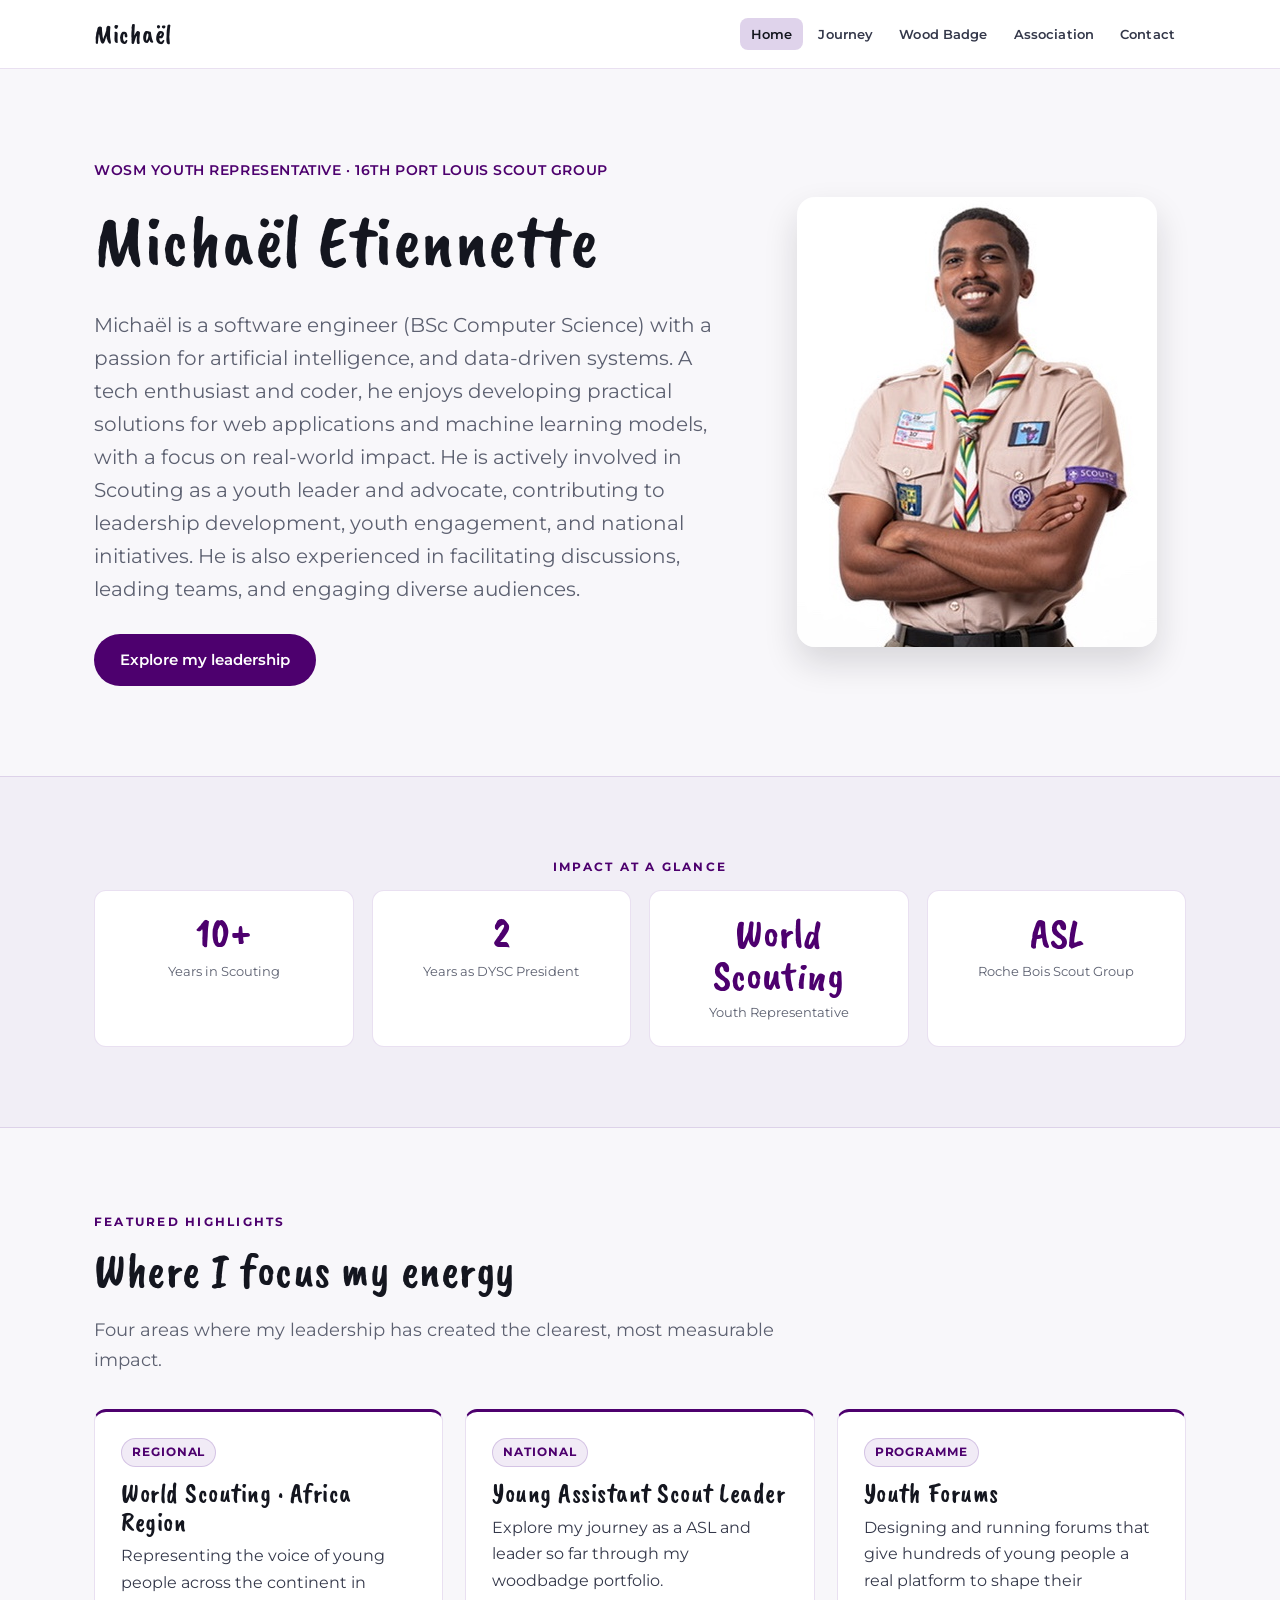
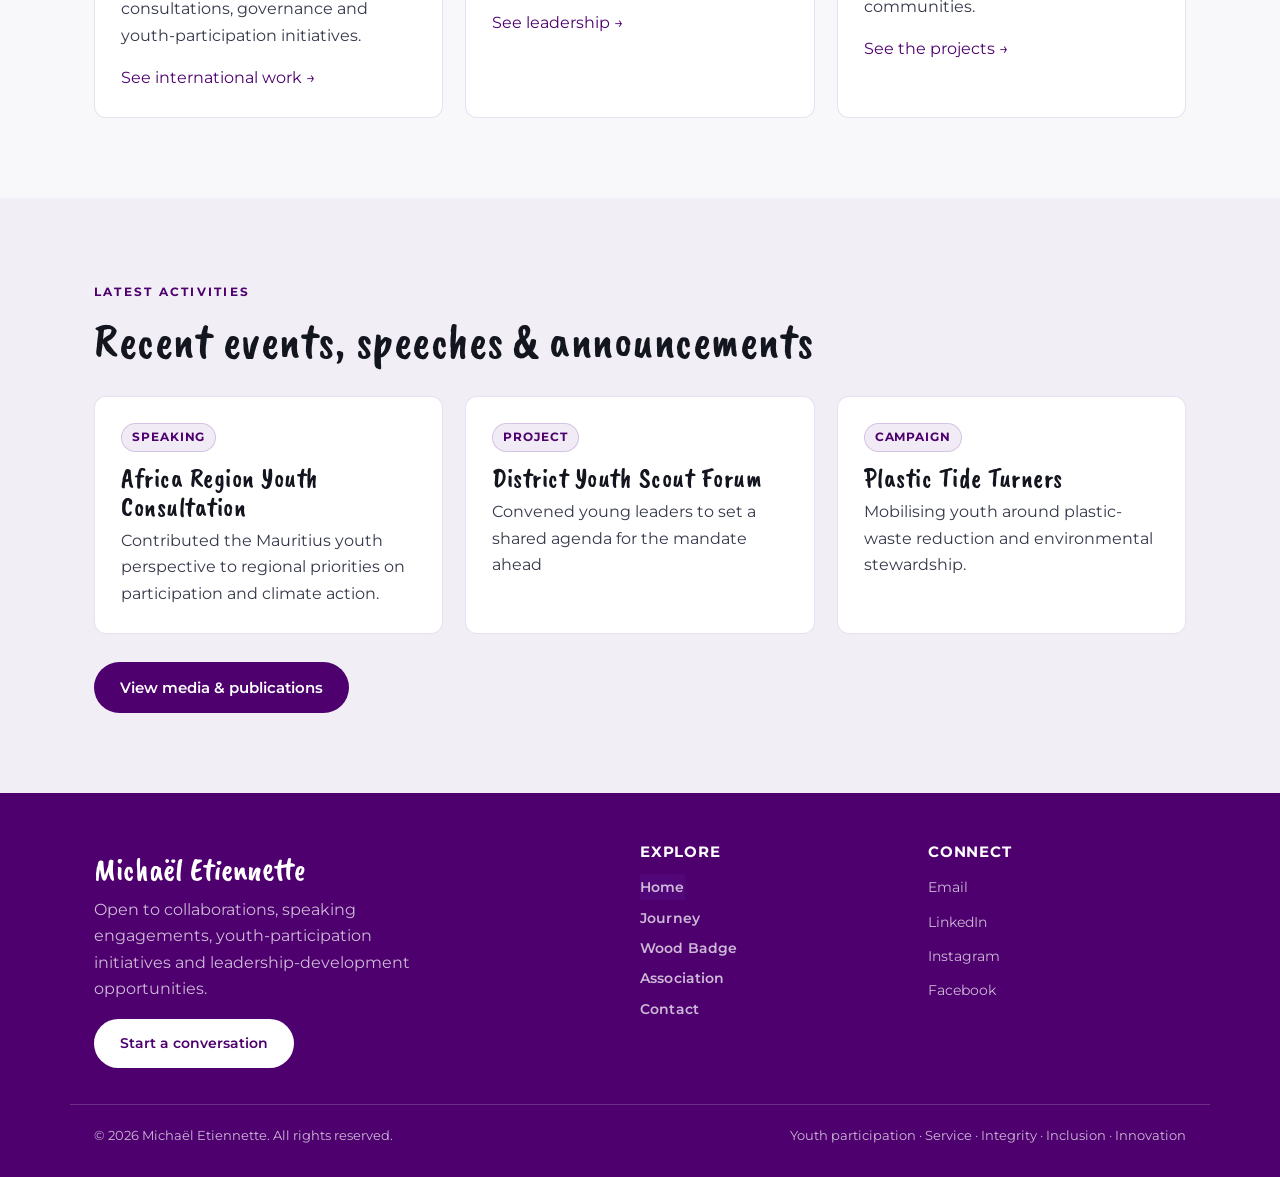
==== commit 0039222a: "1 zafer lor landing page" ====
--- a/index.html
+++ b/index.html
@@ -72,9 +72,8 @@
         </div>
         <div class="card feature">
           <span class="tag">National</span>
-          <h3>District Youth Scout Council</h3>
-          <p>Two years leading the DYSC as President — building structures that put youth
-             at the centre of decision-making.</p>
+          <h3>Young Assistant Scout Leader</h3>
+          <p>Explore my journey as a ASL and leader so far through my woodbadge portfolio.</p>
           <a href="wood-badge.html">See leadership →</a>
         </div>
         <div class="card feature">
